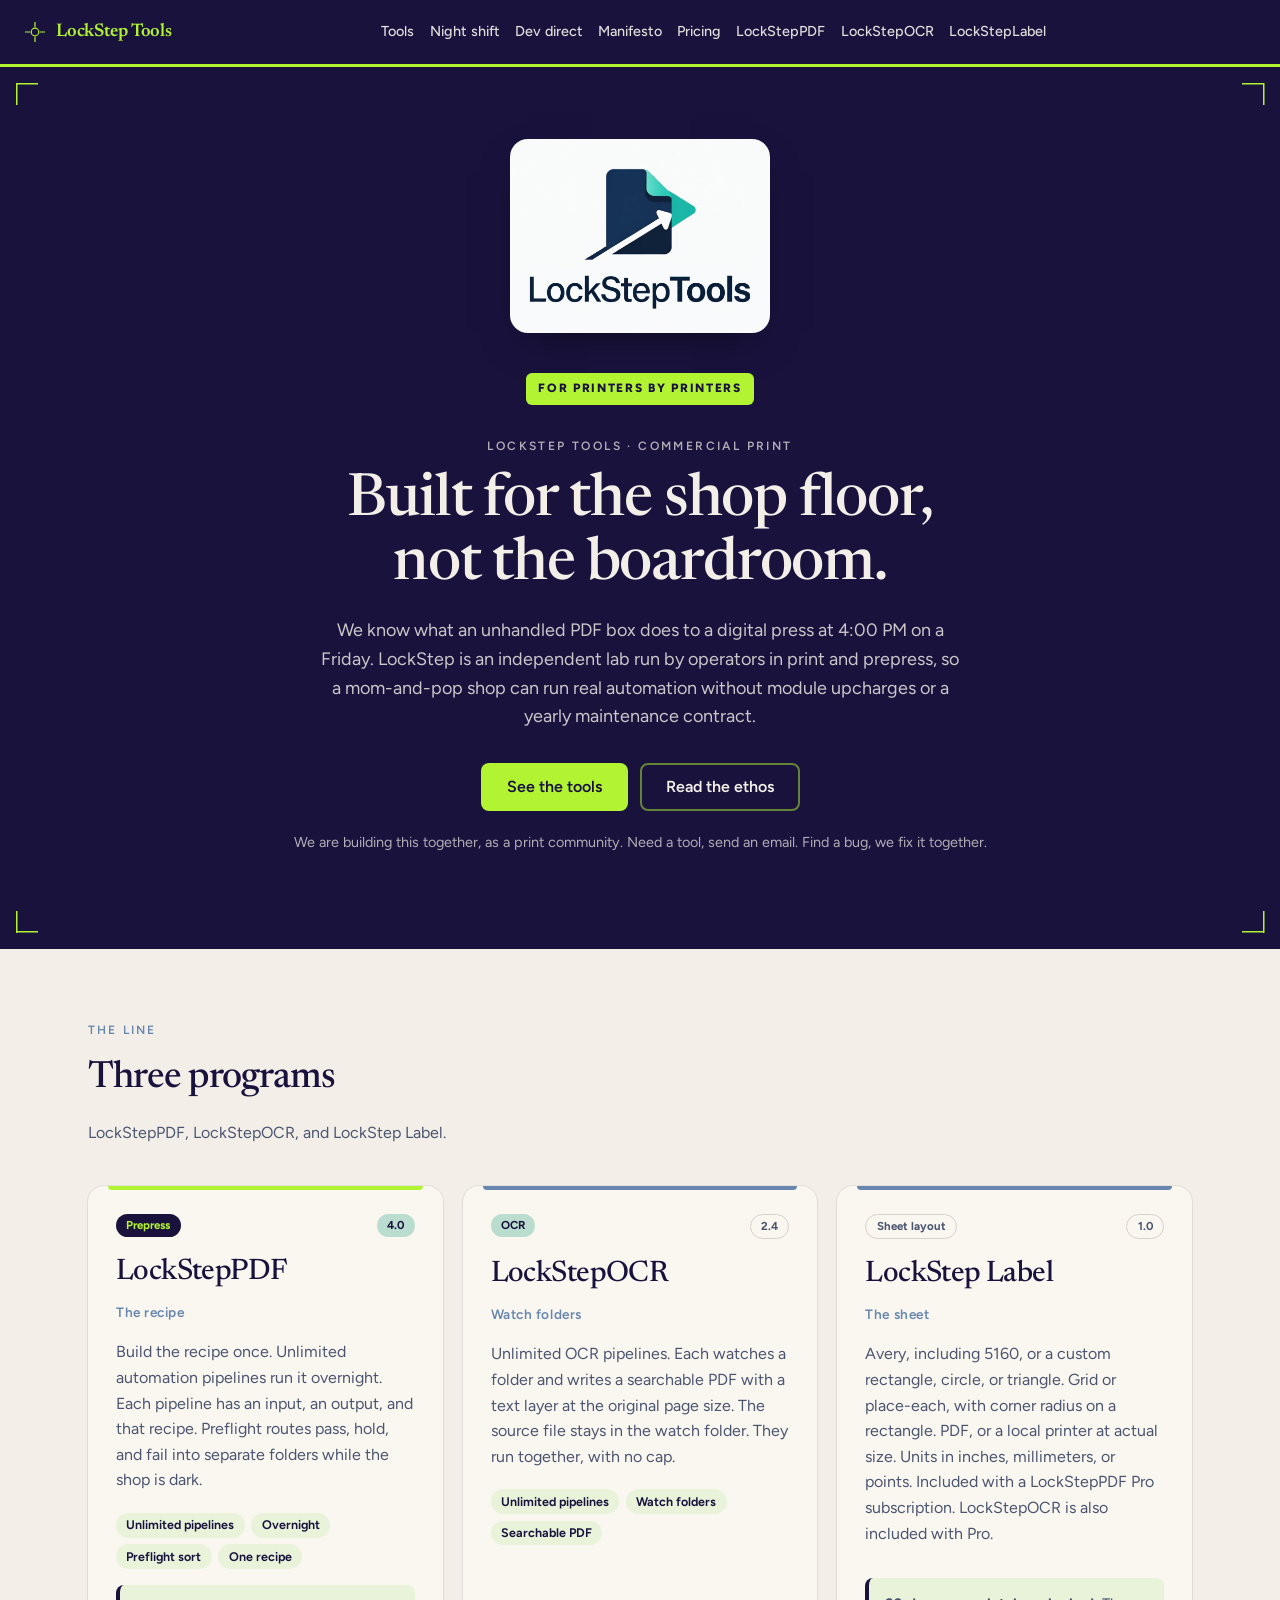
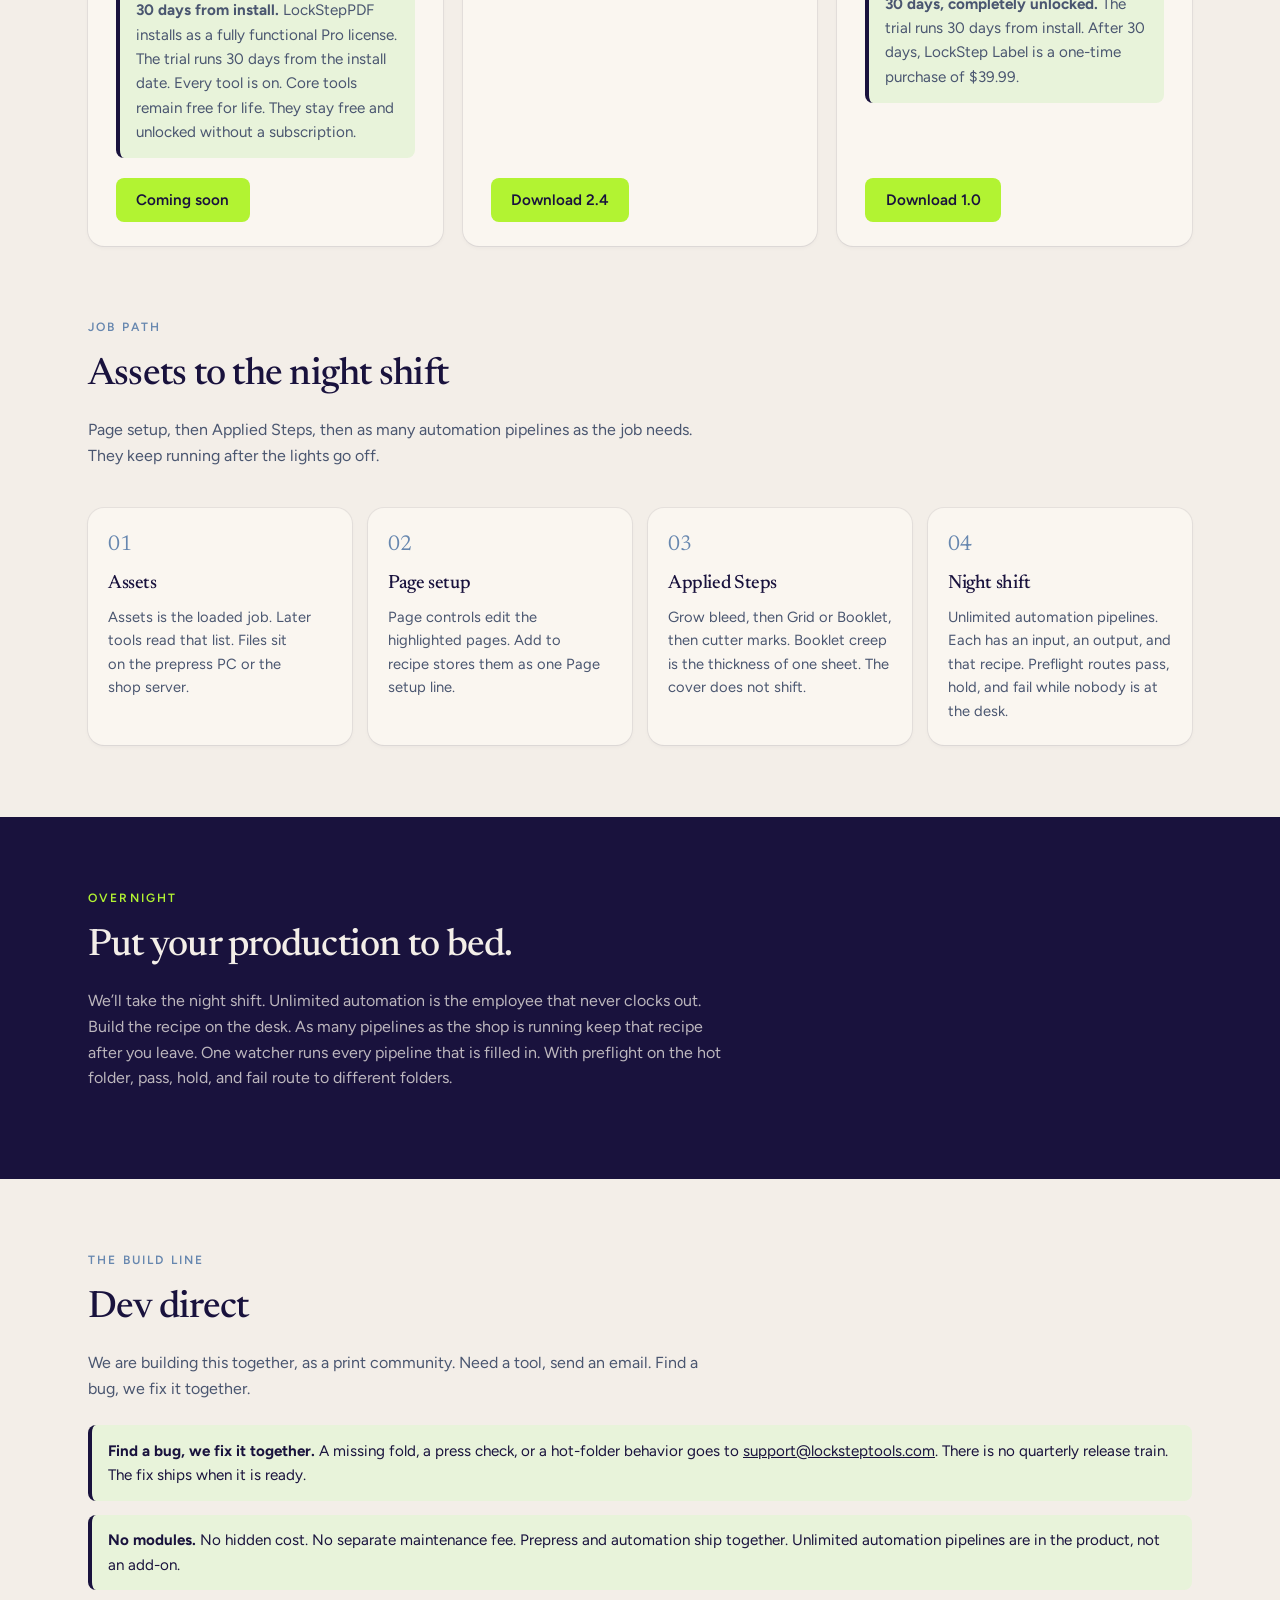
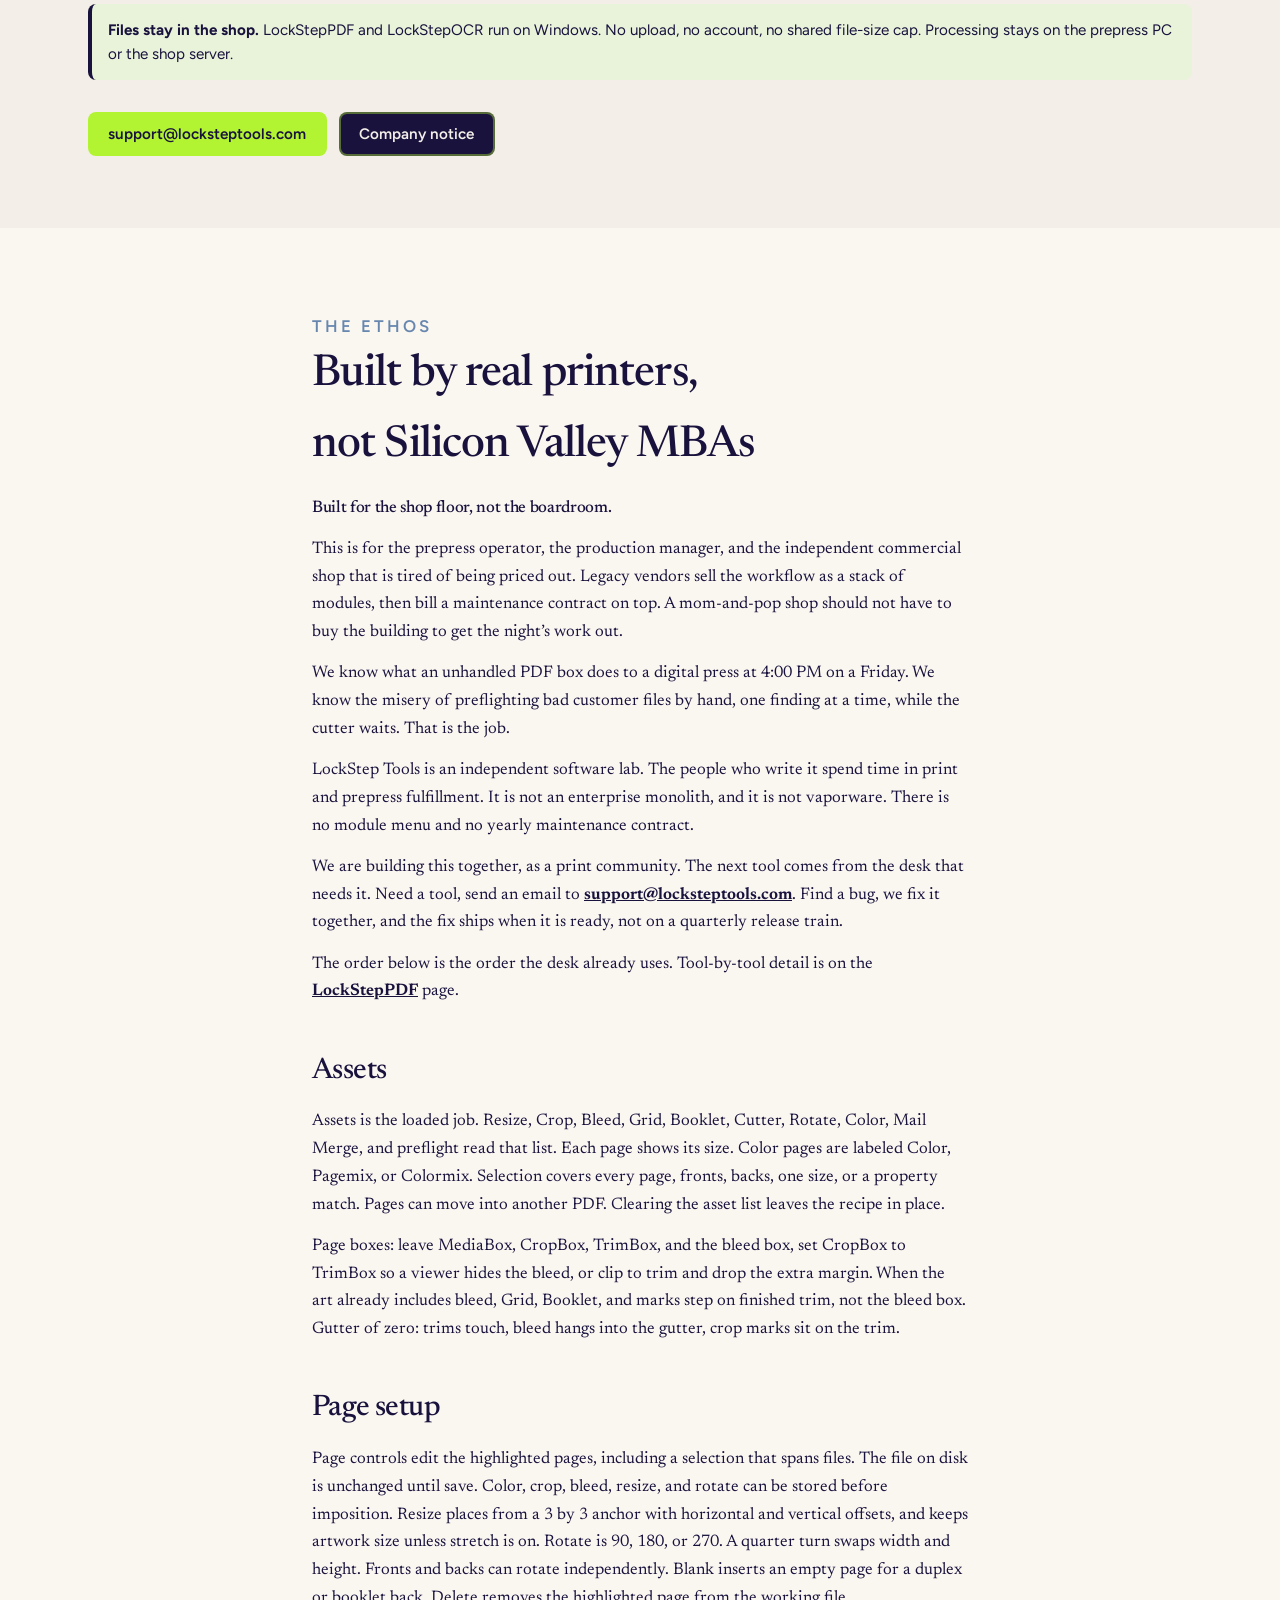
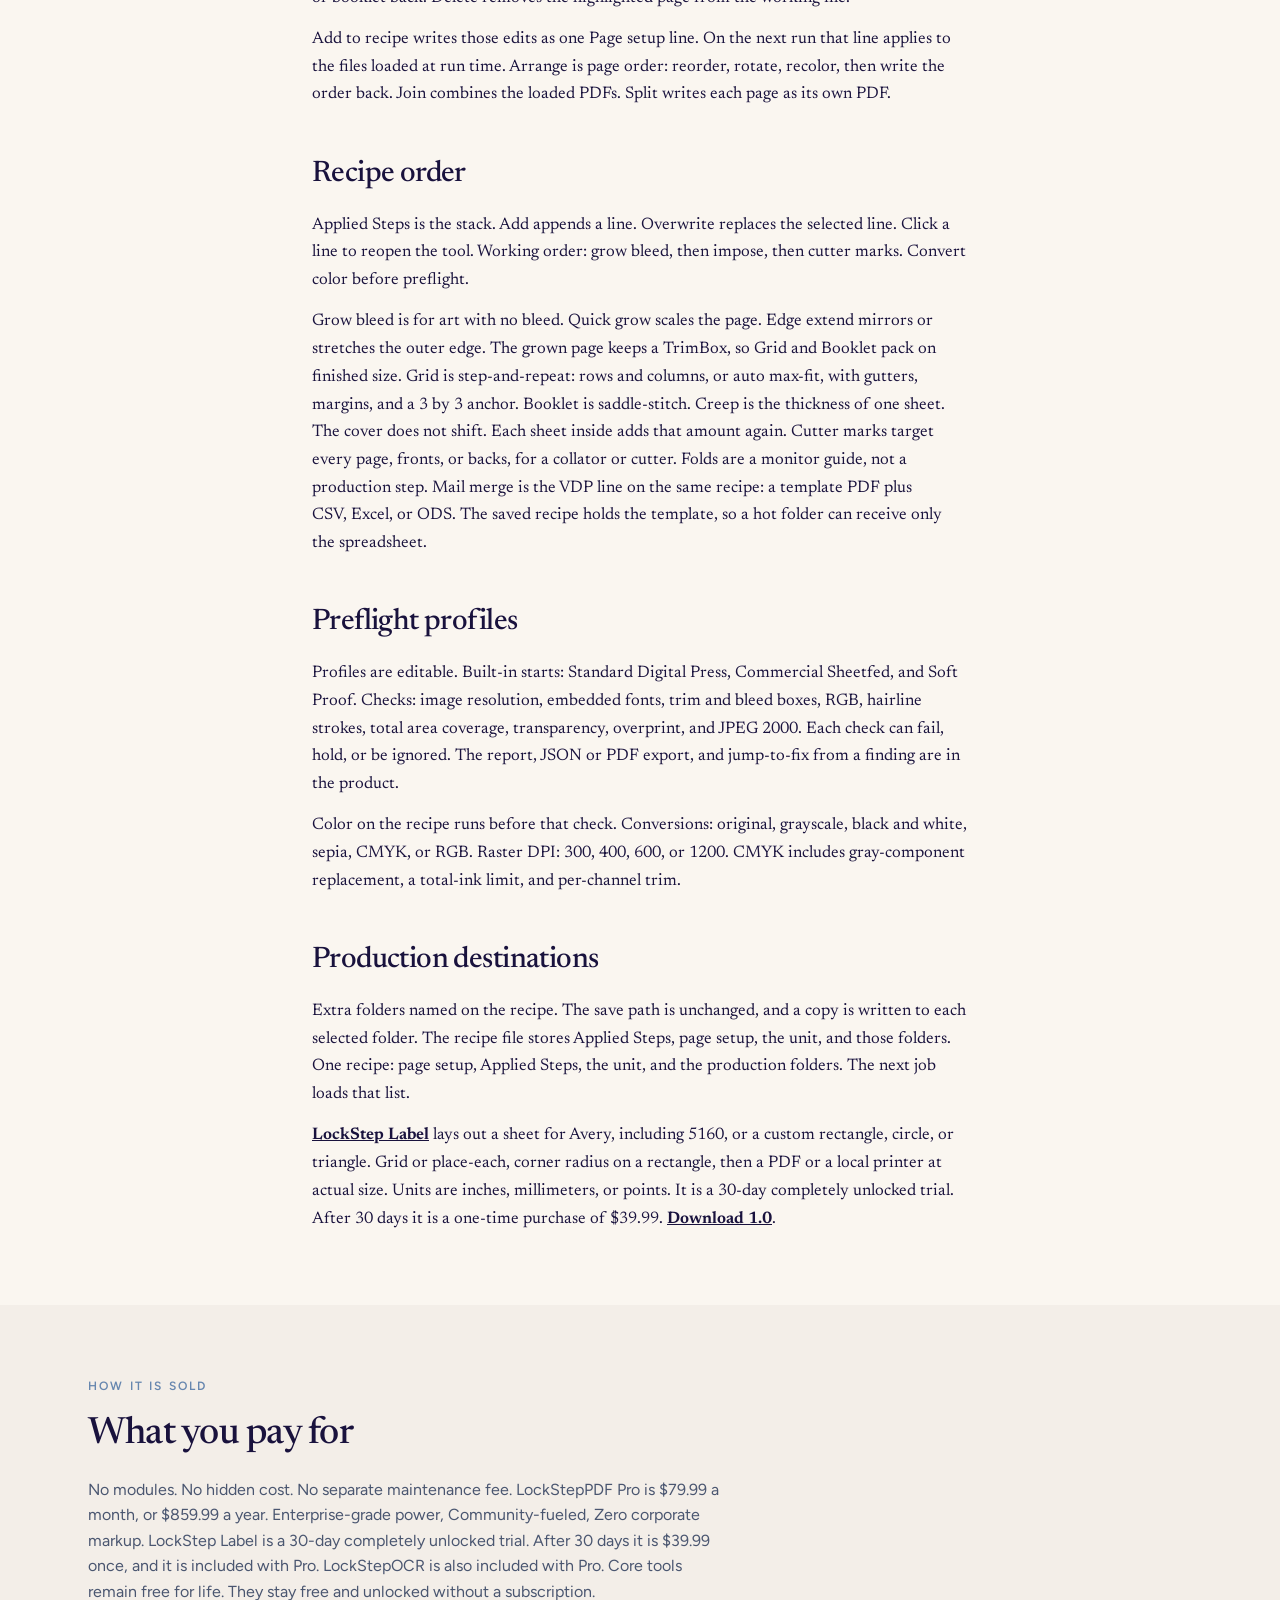
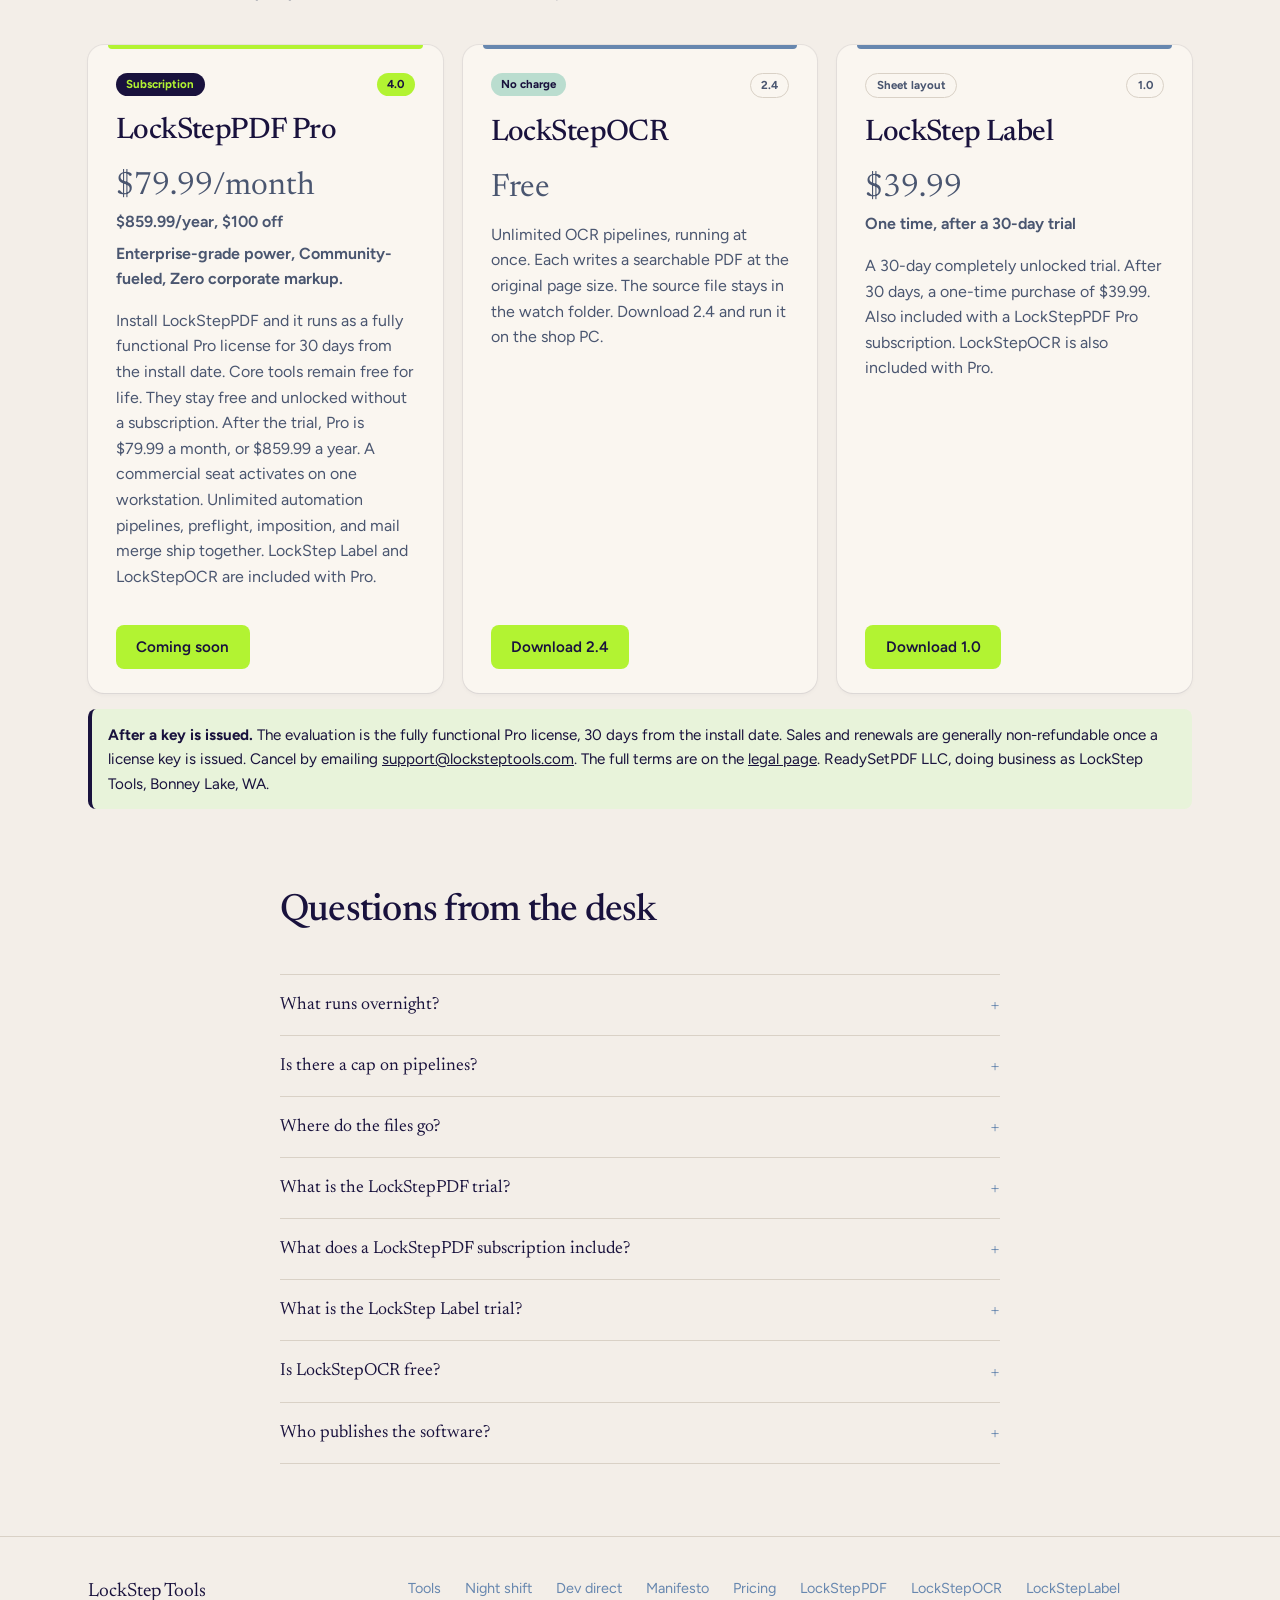
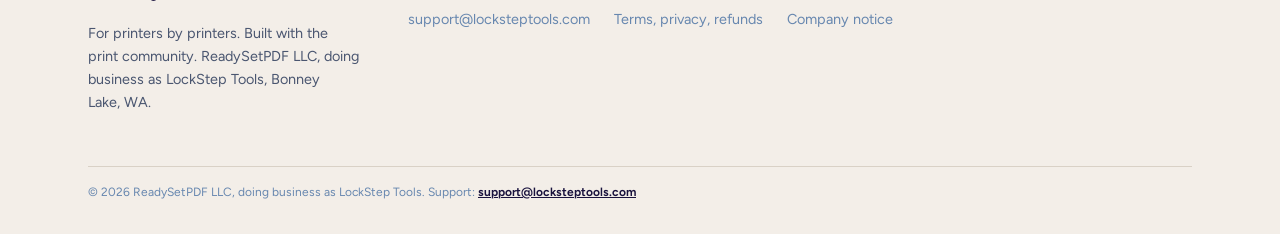
==== index.html @ b6f11dc0 "11.3.26A" ====
<!DOCTYPE html>
<html lang="en">
<head>
    <meta charset="UTF-8">
    <meta name="viewport" content="width=device-width, initial-scale=1.0">
    <title>LockStep Tools — Software for the Print Industry</title>
    <meta name="description" content="Built for the shop floor, not the boardroom. A print community building prepress software together. Need a tool, send an email. Find a bug, we fix it together.">
    <meta name="keywords" content="print industry software, prepress software, commercial print tools, LockStep Tools, LockStepPDF, LockStepOCR, imposition software, OCR for print shops">
    <meta name="author" content="LockStep Tools">
    <meta name="robots" content="index, follow, max-image-preview:large">
    <meta name="theme-color" content="#19123D">
    <meta name="google-site-verification" content="7j_TEK6WKBoPwYGm_FcRZWtwU9vM__-nwWVwKI1yAdY">
    <link rel="canonical" href="https://locksteptools.com/">
    <link rel="icon" type="image/svg+xml" href="favicon.svg">
    <link rel="preconnect" href="https://fonts.googleapis.com">
    <link rel="preconnect" href="https://fonts.gstatic.com" crossorigin>
    <link rel="stylesheet" href="https://fonts.googleapis.com/css2?family=Figtree:ital,wght@0,400;0,500;0,600;0,700;1,400&family=Newsreader:opsz,wght@6..72,400;6..72,500;6..72,600&display=swap">
    <link rel="stylesheet" href="assets/css/style.css">
    <meta property="og:title" content="LockStep Tools — Software for the Print Industry">
    <meta property="og:description" content="Built for the shop floor, with the print community. Need a tool, send an email. Find a bug, we fix it together.">
    <meta property="og:url" content="https://locksteptools.com/">
    <meta property="og:type" content="website">
    <meta property="og:site_name" content="LockStep Tools">
    <meta name="twitter:card" content="summary_large_image">
    <meta name="twitter:title" content="LockStep Tools — Software for the Print Industry">
    <meta name="twitter:description" content="Built for the shop floor, with the print community. Need a tool, send an email. Find a bug, we fix it together.">
    <script async src="https://www.googletagmanager.com/gtag/js?id=G-9R888JBBB0"></script>
    <script>
      window.dataLayer = window.dataLayer || [];
      function gtag(){dataLayer.push(arguments);}
      gtag('js', new Date());
      gtag('config', 'G-9R888JBBB0');
    </script>
    <script type="application/ld+json">
    {
      "@context": "https://schema.org",
      "@graph": [
        {
          "@type": "Organization",
          "@id": "https://locksteptools.com/#organization",
          "name": "LockStep Tools",
          "legalName": "ReadySetPDF LLC",
          "url": "https://locksteptools.com",
          "email": "support@locksteptools.com",
          "address": {
            "@type": "PostalAddress",
            "addressLocality": "Bonney Lake",
            "addressRegion": "WA",
            "addressCountry": "US"
          }
        },
        {
          "@type": "WebSite",
          "@id": "https://locksteptools.com/#website",
          "url": "https://locksteptools.com",
          "name": "LockStep Tools",
          "description": "Windows software for commercial print shops.",
          "publisher": { "@id": "https://locksteptools.com/#organization" },
          "inLanguage": "en-US"
        }
      ]
    }
    </script>
</head>
<body>
<a class="skip" href="#tools">Skip to content</a>

<header class="site-header">
    <div class="inner">
        <a class="brand" href="./">
            <svg width="22" height="22" viewBox="0 0 32 32" aria-hidden="true">
                <circle cx="16" cy="16" r="5.5" fill="none" stroke="currentColor" stroke-width="1.75"/>
                <path d="M16 1.5v7.5M16 23v7.5M1.5 16h7.5M23 16h7.5" stroke="currentColor" stroke-width="1.75"/>
            </svg>
            LockStep Tools
        </a>
        <nav class="nav-links" aria-label="Primary">
            <a href="#tools">Tools</a>
            <a href="#night-shift">Night shift</a>
            <a href="#dev-direct">Dev direct</a>
            <a href="#manifesto">Manifesto</a>
            <a href="#pricing">Pricing</a>
            <a href="pdf/">LockStepPDF</a>
            <a href="ocr/">LockStepOCR</a>
            <a href="label/">LockStepLabel</a>
        </nav>
        <div>
            <button class="menu-btn" type="button" aria-label="Open menu" aria-expanded="false" onclick="openDrawer()">
                <svg width="20" height="20" viewBox="0 0 24 24" fill="none" stroke="currentColor" stroke-width="2"><path d="M4 6h16M4 12h16M4 18h16"/></svg>
            </button>
        </div>
    </div>
</header>

<div class="drawer" id="drawer">
    <div class="drawer-bg" onclick="closeDrawer()"></div>
    <div class="drawer-panel">
        <h2>LockStep Tools</h2>
        <nav aria-label="Mobile">
            <a href="#tools" onclick="closeDrawer()">Tools</a>
            <a href="#night-shift" onclick="closeDrawer()">Night shift</a>
            <a href="#dev-direct" onclick="closeDrawer()">Dev direct</a>
            <a href="#manifesto" onclick="closeDrawer()">Manifesto</a>
            <a href="#pricing" onclick="closeDrawer()">Pricing</a>
            <a href="pdf/" onclick="closeDrawer()">LockStepPDF</a>
            <a href="ocr/" onclick="closeDrawer()">LockStepOCR</a>
            <a href="label/" onclick="closeDrawer()">LockStepLabel</a>
        </nav>
    </div>
</div>

<main id="top">
    <section class="hero">
        <div class="crop-frame">
            <div class="hero-inner">
                <div class="brand-lockup">
                    <img src="assets/img/locksteptools-logo.jpg" alt="LockStep Tools" width="260">
                </div>
                <p class="hook">For printers by printers</p>
                <p class="eyebrow" style="margin-top:1.25rem;">LockStep Tools · commercial print</p>
                <h1>Built for the shop floor, not the boardroom.</h1>
                <p class="lede">We know what an unhandled PDF box does to a digital press at 4:00 PM on a Friday. LockStep is an independent lab run by operators in print and prepress, so a mom-and-pop shop can run real automation without module upcharges or a yearly maintenance contract.</p>
                <div class="cta-row">
                    <a class="btn btn-lime btn-lg" href="#tools">See the tools</a>
                    <a class="btn btn-inverse btn-lg" href="#manifesto">Read the ethos</a>
                </div>
                <p class="meta-line">We are building this together, as a print community. Need a tool, send an email. Find a bug, we fix it together.</p>
            </div>
        </div>
    </section>

    <section class="section" id="tools">
        <div class="wrap">
            <p class="kicker">The line</p>
            <h2>Three programs</h2>
            <p class="sub">LockStepPDF, LockStepOCR, and LockStep Label.</p>
            <div class="suite">
                <article class="ticket">
                    <div class="row-between">
                        <span class="badge badge-navy">Prepress</span>
                        <span class="badge">4.0</span>
                    </div>
                    <h3>LockStepPDF</h3>
                    <p class="role">The recipe</p>
                    <p>Build the recipe once. Unlimited automation pipelines run it overnight. Each pipeline has an input, an output, and that recipe. Preflight routes pass, hold, and fail into separate folders while the shop is dark.</p>
                    <ul aria-label="What LockStepPDF is built to do">
                        <li>Unlimited pipelines</li>
                        <li>Overnight</li>
                        <li>Preflight sort</li>
                        <li>One recipe</li>
                    </ul>
                    <p class="dev-note"><strong>30 days from install.</strong> LockStepPDF installs as a fully functional Pro license. The trial runs 30 days from the install date. Every tool is on. Core tools remain free for life. They stay free and unlocked without a subscription.</p>
                    <div class="cta-row">
                        <button type="button" class="btn btn-lime" disabled aria-disabled="true">Coming soon</button>
                    </div>
                </article>
                <article class="ticket secondary">
                    <div class="row-between">
                        <span class="badge">OCR</span>
                        <span class="badge badge-outline">2.4</span>
                    </div>
                    <h3>LockStepOCR</h3>
                    <p class="role">Watch folders</p>
                    <p>Unlimited OCR pipelines. Each watches a folder and writes a searchable PDF with a text layer at the original page size. The source file stays in the watch folder. They run together, with no cap.</p>
                    <ul aria-label="LockStepOCR at a glance">
                        <li>Unlimited pipelines</li>
                        <li>Watch folders</li>
                        <li>Searchable PDF</li>
                    </ul>
                    <div class="cta-row">
                        <a class="btn btn-lime" href="https://github.com/pacnwtexan2112/ReadySetOCR/releases/download/LockStepOCR/LockStepOCR-Setup-2.4.0.exe">Download 2.4</a>
                    </div>
                </article>
                <article class="ticket secondary">
                    <div class="row-between">
                        <span class="badge badge-outline">Sheet layout</span>
                        <span class="badge badge-outline">1.0</span>
                    </div>
                    <h3>LockStep Label</h3>
                    <p class="role">The sheet</p>
                    <p>Avery, including 5160, or a custom rectangle, circle, or triangle. Grid or place-each, with corner radius on a rectangle. PDF, or a local printer at actual size. Units in inches, millimeters, or points. Included with a LockStepPDF Pro subscription. LockStepOCR is also included with Pro.</p>
                    <p class="dev-note"><strong>30 days, completely unlocked.</strong> The trial runs 30 days from install. After 30 days, LockStep Label is a one-time purchase of $39.99.</p>
                    <div class="cta-row">
                        <a class="btn btn-lime" href="https://github.com/pacnwtexan2112/LockStepLabel/releases/download/v1.0.0/LockStepLabel.exe">Download 1.0</a>
                    </div>
                </article>
            </div>
        </div>
    </section>

    <section class="section section-tight" id="night-shift">
        <div class="wrap">
            <p class="kicker">Job path</p>
            <h2>Assets to the night shift</h2>
            <p class="sub">Page setup, then Applied Steps, then as many automation pipelines as the job needs. They keep running after the lights go off.</p>
            <ol class="flow">
                <li>
                    <h3>Assets</h3>
                    <p>Assets is the loaded job. Later tools read that list. Files sit on the prepress PC or the shop server.</p>
                </li>
                <li>
                    <h3>Page setup</h3>
                    <p>Page controls edit the highlighted pages. Add to recipe stores them as one Page setup line.</p>
                </li>
                <li>
                    <h3>Applied Steps</h3>
                    <p>Grow bleed, then Grid or Booklet, then cutter marks. Booklet creep is the thickness of one sheet. The cover does not shift.</p>
                </li>
                <li>
                    <h3>Night shift</h3>
                    <p>Unlimited automation pipelines. Each has an input, an output, and that recipe. Preflight routes pass, hold, and fail while nobody is at the desk.</p>
                </li>
            </ol>
        </div>
    </section>

    <section class="band section">
        <div class="wrap">
            <p class="kicker">Overnight</p>
            <h2>Put your production to bed.</h2>
            <p class="sub">We’ll take the night shift. Unlimited automation is the employee that never clocks out. Build the recipe on the desk. As many pipelines as the shop is running keep that recipe after you leave. One watcher runs every pipeline that is filled in. With preflight on the hot folder, pass, hold, and fail route to different folders.</p>
        </div>
    </section>

    <section class="section" id="dev-direct">
        <div class="wrap">
            <p class="kicker">The build line</p>
            <h2>Dev direct</h2>
            <p class="sub">We are building this together, as a print community. Need a tool, send an email. Find a bug, we fix it together.</p>
            <div class="note-stack">
                <p class="dev-note"><strong>Find a bug, we fix it together.</strong> A missing fold, a press check, or a hot-folder behavior goes to <a href="mailto:support@locksteptools.com">support@locksteptools.com</a>. There is no quarterly release train. The fix ships when it is ready.</p>
                <p class="dev-note"><strong>No modules.</strong> No hidden cost. No separate maintenance fee. Prepress and automation ship together. Unlimited automation pipelines are in the product, not an add-on.</p>
                <p class="dev-note"><strong>Files stay in the shop.</strong> LockStepPDF and LockStepOCR run on Windows. No upload, no account, no shared file-size cap. Processing stays on the prepress PC or the shop server.</p>
            </div>
            <div class="cta-row" style="justify-content:flex-start;">
                <a class="btn btn-lime" href="mailto:support@locksteptools.com">support@locksteptools.com</a>
                <button class="btn btn-navy" type="button" onclick="openModal('company-modal')">Company notice</button>
            </div>
        </div>
    </section>

    <section class="section reading" id="manifesto">
        <div class="wrap reading-wrap">
            <p class="kicker">The ethos</p>
            <h2>Built by real printers, not Silicon Valley MBAs</h2>
            <p class="manifesto-lead">Built for the shop floor, not the boardroom.</p>
            <p>This is for the prepress operator, the production manager, and the independent commercial shop that is tired of being priced out. Legacy vendors sell the workflow as a stack of modules, then bill a maintenance contract on top. A mom-and-pop shop should not have to buy the building to get the night’s work out.</p>
            <p>We know what an unhandled PDF box does to a digital press at 4:00 PM on a Friday. We know the misery of preflighting bad customer files by hand, one finding at a time, while the cutter waits. That is the job.</p>
            <p>LockStep Tools is an independent software lab. The people who write it spend time in print and prepress fulfillment. It is not an enterprise monolith, and it is not vaporware. There is no module menu and no yearly maintenance contract.</p>
            <p>We are building this together, as a print community. The next tool comes from the desk that needs it. Need a tool, send an email to <a href="mailto:support@locksteptools.com">support@locksteptools.com</a>. Find a bug, we fix it together, and the fix ships when it is ready, not on a quarterly release train.</p>
            <p>The order below is the order the desk already uses. Tool-by-tool detail is on the <a href="pdf/#desk">LockStepPDF</a> page.</p>

            <h3>Assets</h3>
            <p>Assets is the loaded job. Resize, Crop, Bleed, Grid, Booklet, Cutter, Rotate, Color, Mail Merge, and preflight read that list. Each page shows its size. Color pages are labeled Color, Pagemix, or Colormix. Selection covers every page, fronts, backs, one size, or a property match. Pages can move into another PDF. Clearing the asset list leaves the recipe in place.</p>
            <p>Page boxes: leave MediaBox, CropBox, TrimBox, and the bleed box, set CropBox to TrimBox so a viewer hides the bleed, or clip to trim and drop the extra margin. When the art already includes bleed, Grid, Booklet, and marks step on finished trim, not the bleed box. Gutter of zero: trims touch, bleed hangs into the gutter, crop marks sit on the trim.</p>

            <h3>Page setup</h3>
            <p>Page controls edit the highlighted pages, including a selection that spans files. The file on disk is unchanged until save. Color, crop, bleed, resize, and rotate can be stored before imposition. Resize places from a 3 by 3 anchor with horizontal and vertical offsets, and keeps artwork size unless stretch is on. Rotate is 90, 180, or 270. A quarter turn swaps width and height. Fronts and backs can rotate independently. Blank inserts an empty page for a duplex or booklet back. Delete removes the highlighted page from the working file.</p>
            <p>Add to recipe writes those edits as one Page setup line. On the next run that line applies to the files loaded at run time. Arrange is page order: reorder, rotate, recolor, then write the order back. Join combines the loaded PDFs. Split writes each page as its own PDF.</p>

            <h3>Recipe order</h3>
            <p>Applied Steps is the stack. Add appends a line. Overwrite replaces the selected line. Click a line to reopen the tool. Working order: grow bleed, then impose, then cutter marks. Convert color before preflight.</p>
            <p>Grow bleed is for art with no bleed. Quick grow scales the page. Edge extend mirrors or stretches the outer edge. The grown page keeps a TrimBox, so Grid and Booklet pack on finished size. Grid is step-and-repeat: rows and columns, or auto max-fit, with gutters, margins, and a 3 by 3 anchor. Booklet is saddle-stitch. Creep is the thickness of one sheet. The cover does not shift. Each sheet inside adds that amount again. Cutter marks target every page, fronts, or backs, for a collator or cutter. Folds are a monitor guide, not a production step. Mail merge is the VDP line on the same recipe: a template PDF plus CSV, Excel, or ODS. The saved recipe holds the template, so a hot folder can receive only the spreadsheet.</p>

            <h3>Preflight profiles</h3>
            <p>Profiles are editable. Built-in starts: Standard Digital Press, Commercial Sheetfed, and Soft Proof. Checks: image resolution, embedded fonts, trim and bleed boxes, RGB, hairline strokes, total area coverage, transparency, overprint, and JPEG 2000. Each check can fail, hold, or be ignored. The report, JSON or PDF export, and jump-to-fix from a finding are in the product.</p>
            <p>Color on the recipe runs before that check. Conversions: original, grayscale, black and white, sepia, CMYK, or RGB. Raster DPI: 300, 400, 600, or 1200. CMYK includes gray-component replacement, a total-ink limit, and per-channel trim.</p>

            <h3>Production destinations</h3>
            <p>Extra folders named on the recipe. The save path is unchanged, and a copy is written to each selected folder. The recipe file stores Applied Steps, page setup, the unit, and those folders. One recipe: page setup, Applied Steps, the unit, and the production folders. The next job loads that list.</p>
            <p><a href="label/">LockStep Label</a> lays out a sheet for Avery, including 5160, or a custom rectangle, circle, or triangle. Grid or place-each, corner radius on a rectangle, then a PDF or a local printer at actual size. Units are inches, millimeters, or points. It is a 30-day completely unlocked trial. After 30 days it is a one-time purchase of $39.99. <a href="https://github.com/pacnwtexan2112/LockStepLabel/releases/download/v1.0.0/LockStepLabel.exe">Download 1.0</a>.</p>
        </div>
    </section>

    <section class="section" id="pricing">
        <div class="wrap">
            <p class="kicker">How it is sold</p>
            <h2>What you pay for</h2>
            <p class="sub">No modules. No hidden cost. No separate maintenance fee. LockStepPDF Pro is $79.99 a month, or $859.99 a year. Enterprise-grade power, Community-fueled, Zero corporate markup. LockStep Label is a 30-day completely unlocked trial. After 30 days it is $39.99 once, and it is included with Pro. LockStepOCR is also included with Pro. Core tools remain free for life. They stay free and unlocked without a subscription.</p>
            <div class="suite">
                <article class="ticket">
                    <div class="row-between">
                        <span class="badge badge-navy">Subscription</span>
                        <span class="badge badge-lime">4.0</span>
                    </div>
                    <h3>LockStepPDF Pro</h3>
                    <p class="price-tag">$79.99/month</p>
                    <p class="price-alt">$859.99/year, $100 off</p>
                    <p class="price-alt">Enterprise-grade power, Community-fueled, Zero corporate markup.</p>
                    <p>Install LockStepPDF and it runs as a fully functional Pro license for 30 days from the install date. Core tools remain free for life. They stay free and unlocked without a subscription. After the trial, Pro is $79.99 a month, or $859.99 a year. A commercial seat activates on one workstation. Unlimited automation pipelines, preflight, imposition, and mail merge ship together. LockStep Label and LockStepOCR are included with Pro.</p>
                    <div class="cta-row">
                        <button type="button" class="btn btn-lime" disabled aria-disabled="true">Coming soon</button>
                    </div>
                </article>
                <article class="ticket secondary">
                    <div class="row-between">
                        <span class="badge">No charge</span>
                        <span class="badge badge-outline">2.4</span>
                    </div>
                    <h3>LockStepOCR</h3>
                    <p class="price-tag">Free</p>
                    <p>Unlimited OCR pipelines, running at once. Each writes a searchable PDF at the original page size. The source file stays in the watch folder. Download 2.4 and run it on the shop PC.</p>
                    <div class="cta-row">
                        <a class="btn btn-lime" href="https://github.com/pacnwtexan2112/ReadySetOCR/releases/download/LockStepOCR/LockStepOCR-Setup-2.4.0.exe">Download 2.4</a>
                    </div>
                </article>
                <article class="ticket secondary">
                    <div class="row-between">
                        <span class="badge badge-outline">Sheet layout</span>
                        <span class="badge badge-outline">1.0</span>
                    </div>
                    <h3>LockStep Label</h3>
                    <p class="price-tag">$39.99</p>
                    <p class="price-alt">One time, after a 30-day trial</p>
                    <p>A 30-day completely unlocked trial. After 30 days, a one-time purchase of $39.99. Also included with a LockStepPDF Pro subscription. LockStepOCR is also included with Pro.</p>
                    <div class="cta-row">
                        <a class="btn btn-lime" href="https://github.com/pacnwtexan2112/LockStepLabel/releases/download/v1.0.0/LockStepLabel.exe">Download 1.0</a>
                    </div>
                </article>
            </div>
            <p class="dev-note"><strong>After a key is issued.</strong> The evaluation is the fully functional Pro license, 30 days from the install date. Sales and renewals are generally non-refundable once a license key is issued. Cancel by emailing <a href="mailto:support@locksteptools.com">support@locksteptools.com</a>. The full terms are on the <a href="legal/">legal page</a>. ReadySetPDF LLC, doing business as LockStep Tools, Bonney Lake, WA.</p>
        </div>
    </section>

    <section class="section" id="faq" style="padding-top:0;">
        <div class="wrap" style="max-width:768px;">
            <h2>Questions from the desk</h2>
            <div class="faq-list">
                <details>
                    <summary>What runs overnight?</summary>
                    <p>Unlimited automation pipelines. Each has an input, an output, and a saved recipe. One watcher runs every pipeline that is filled in. Preflight can route pass, hold, and fail to different folders after the shift ends.</p>
                </details>
                <details>
                    <summary>Is there a cap on pipelines?</summary>
                    <p>No. LockStepPDF runs unlimited automation pipelines at the same time. LockStepOCR runs unlimited OCR pipelines the same way. They are not sold as modules.</p>
                </details>
                <details>
                    <summary>Where do the files go?</summary>
                    <p>Onto the prepress PC or the shop server. LockStepPDF and LockStepOCR do not upload the job. There is no account and no shared file-size cap.</p>
                </details>
                <details>
                    <summary>What is the LockStepPDF trial?</summary>
                    <p>LockStepPDF installs as a fully functional Pro license. It runs for 30 days from the install date. Every tool is on: prepress, preflight, and unlimited automation pipelines. A commercial seat is one workstation. Core tools remain free for life. They stay free and unlocked without a subscription.</p>
                </details>
                <details>
                    <summary>What does a LockStepPDF subscription include?</summary>
                    <p>LockStepPDF Pro is $79.99 a month, or $859.99 a year ($100 off). Enterprise-grade power, Community-fueled, Zero corporate markup. The prepress recipe and unlimited automation pipelines ship together. LockStep Label and LockStepOCR are included with Pro. On its own, LockStep Label is a 30-day completely unlocked trial. After 30 days it is a one-time purchase of $39.99. Core tools remain free for life. They stay free and unlocked without a subscription. Email support@locksteptools.com.</p>
                </details>
                <details>
                    <summary>What is the LockStep Label trial?</summary>
                    <p>LockStep Label 1.0 is a 30-day completely unlocked trial. After 30 days it is available for a one-time purchase of $39.99. It is also included with a LockStepPDF Pro subscription. <a href="https://github.com/pacnwtexan2112/LockStepLabel/releases/download/v1.0.0/LockStepLabel.exe">Download 1.0</a>.</p>
                </details>
                <details>
                    <summary>Is LockStepOCR free?</summary>
                    <p>Yes. Version 2.4 is a free download, with unlimited OCR pipelines. Each pipeline writes a searchable PDF at the original page size and leaves the source file in the watch folder.</p>
                </details>
                <details>
                    <summary>Who publishes the software?</summary>
                    <p>ReadySetPDF LLC, doing business as LockStep Tools, Bonney Lake, WA. Support goes to support@locksteptools.com. Terms, privacy, and refunds are on the legal page.</p>
                </details>
            </div>
        </div>
    </section>
</main>

<footer>
    <div class="wrap">
        <div class="foot-top">
            <div>
                <p style="font-family:var(--font-display);font-size:1.2rem;margin:0;">LockStep Tools</p>
                <p style="color:var(--muted);font-size:0.9rem;max-width:28rem;margin-bottom:0;">For printers by printers. Built with the print community. ReadySetPDF LLC, doing business as LockStep Tools, Bonney Lake, WA.</p>
            </div>
            <nav class="foot-nav" aria-label="Footer">
                <a href="#tools">Tools</a>
                <a href="#night-shift">Night shift</a>
                <a href="#dev-direct">Dev direct</a>
                <a href="#manifesto">Manifesto</a>
                <a href="#pricing">Pricing</a>
                <a href="pdf/">LockStepPDF</a>
                <a href="ocr/">LockStepOCR</a>
                <a href="label/">LockStepLabel</a>
                <a href="mailto:support@locksteptools.com">support@locksteptools.com</a>
                <a href="legal/">Terms, privacy, refunds</a>
                <button type="button" onclick="openModal('company-modal')">Company notice</button>
            </nav>
        </div>
        <p class="foot-copy">© 2026 ReadySetPDF LLC, doing business as LockStep Tools. Support: <a href="mailto:support@locksteptools.com">support@locksteptools.com</a></p>
    </div>
</footer>

<div class="modal" id="company-modal" role="dialog" aria-modal="true" aria-labelledby="company-title">
    <div class="modal-content">
        <div class="modal-header">
            <h3 id="company-title">ReadySetPDF LLC, doing business as LockStep Tools</h3>
            <button class="close" type="button" aria-label="Close" onclick="closeModal('company-modal')">&times;</button>
        </div>
        <div class="tab-panel active">
            <p>ReadySetPDF LLC, doing business as LockStep Tools, Bonney Lake, WA, United States.</p>
            <p>Support: <a href="mailto:support@locksteptools.com">support@locksteptools.com</a></p>
            <p>A commercial seat activates on one workstation. LockStepPDF installs as a fully functional Pro license for 30 days from the install date. Core tools remain free for life. They stay free and unlocked without a subscription. Processing stays on your hardware. Sales are generally non-refundable once a license key is issued.</p>
            <p><a href="legal/#terms">Terms</a> · <a href="legal/#privacy">Privacy</a> · <a href="legal/#refunds">Refunds</a></p>
        </div>
    </div>
</div>

<script src="assets/js/site.js"></script>
</body>
</html>
---- assets/css/style.css ----
/* LockStep Tools — shared theme
   Navy, lime, cream. Crop marks. Figtree + Newsreader. */

:root {
    --navy: #19123D;
    --navy-2: #241b52;
    --lime: #B2F332;
    --cream: #F3EEE8;
    --steel: #6787AF;
    --mint: #BADDCF;
    --pale: #E8F3DA;
    --paper: #FAF6F0;
    --muted: #4A5670;
    --border: #D9D1C6;
    --font-sans: "Figtree", ui-sans-serif, system-ui, sans-serif;
    --font-display: "Newsreader", "Iowan Old Style", Palatino, Georgia, serif;
    --shadow: 0 0 0 1px rgb(25 18 61 / 0.06), 0 1px 2px -1px rgb(25 18 61 / 0.06), 0 2px 4px rgb(25 18 61 / 0.04);
    --shadow-hover: 0 0 0 1px rgb(25 18 61 / 0.1), 0 8px 24px -8px rgb(25 18 61 / 0.16);
    --ease: cubic-bezier(0.22, 1, 0.36, 1);
}

* { box-sizing: border-box; }

html {
    -webkit-font-smoothing: antialiased;
    scroll-behavior: smooth;
}

body {
    margin: 0;
    background: var(--cream);
    color: var(--navy);
    font-family: var(--font-sans);
    line-height: 1.6;
}

h1, h2, h3, h4 {
    font-family: var(--font-display);
    text-wrap: balance;
    font-weight: 500;
    letter-spacing: -0.02em;
}

p, li { text-wrap: pretty; }

a { color: inherit; }

img { max-width: 100%; height: auto; display: block; }

button, summary { font-family: inherit; cursor: pointer; }

:focus-visible {
    outline: 2px solid var(--lime);
    outline-offset: 3px;
}

.skip {
    position: absolute;
    left: -999px;
    top: 0;
}

.skip:focus {
    left: 1rem;
    top: 1rem;
    z-index: 80;
    background: var(--lime);
    color: var(--navy);
    padding: 0.5rem 0.75rem;
    border-radius: 6px;
    font-weight: 600;
}

.wrap {
    max-width: 1152px;
    margin: 0 auto;
    padding: 0 1.5rem;
}

.sr-only {
    position: absolute;
    width: 1px;
    height: 1px;
    padding: 0;
    margin: -1px;
    overflow: hidden;
    clip: rect(0, 0, 0, 0);
    white-space: nowrap;
    border: 0;
}

/* Header */

.site-header {
    position: sticky;
    top: 0;
    z-index: 40;
    background: var(--navy);
    color: var(--cream);
    border-bottom: 3px solid var(--lime);
}

.site-header .inner {
    max-width: 1280px;
    margin: 0 auto;
    height: 64px;
    padding: 0 1.5rem;
    display: flex;
    align-items: center;
    justify-content: space-between;
    gap: 1rem;
}

.brand {
    display: inline-flex;
    align-items: center;
    gap: 0.65rem;
    color: var(--lime);
    font-family: var(--font-display);
    font-size: 1.15rem;
    font-weight: 600;
    text-decoration: none;
    letter-spacing: -0.02em;
}

.brand svg { display: block; flex: 0 0 auto; }

.nav-links {
    display: flex;
    gap: 0.95rem;
    font-size: 0.9rem;
    font-weight: 500;
}

.nav-links a {
    color: rgba(243, 238, 232, 0.92);
    text-decoration: none;
    white-space: nowrap;
}

.nav-links a:hover,
.nav-links a[aria-current="page"] { color: var(--lime); }

.menu-btn {
    display: none;
    width: 44px;
    height: 44px;
    border-radius: 8px;
    border: 2px solid rgba(178, 243, 50, 0.5);
    background: transparent;
    color: var(--cream);
    align-items: center;
    justify-content: center;
}

.drawer { display: none; position: fixed; inset: 0; z-index: 50; }
.drawer.open { display: block; }
.drawer-bg { position: absolute; inset: 0; background: rgba(25, 18, 61, 0.7); }

.drawer-panel {
    position: absolute;
    top: 0;
    right: 0;
    bottom: 0;
    width: min(20rem, 88vw);
    background: var(--navy);
    color: var(--cream);
    padding: 1.5rem;
}

.drawer-panel h2 { color: var(--lime); margin: 0 0 1.5rem; }

.drawer-panel nav { display: flex; flex-direction: column; gap: 0.25rem; }

.drawer-panel a {
    color: var(--cream);
    text-decoration: none;
    padding: 0.75rem;
    border-radius: 8px;
}

.drawer-panel a:hover,
.drawer-panel a[aria-current="page"] {
    background: rgba(243, 238, 232, 0.08);
    color: var(--lime);
}

/* Buttons and badges */

.btn {
    display: inline-flex;
    align-items: center;
    justify-content: center;
    gap: 0.5rem;
    height: 44px;
    padding: 0 1.15rem;
    border-radius: 8px;
    font-weight: 600;
    font-size: 0.95rem;
    text-decoration: none;
    border: 2px solid transparent;
    transition: background 0.15s var(--ease), color 0.15s var(--ease), border-color 0.15s var(--ease), transform 0.15s var(--ease);
}

.btn:active { transform: scale(0.96); }
.btn-lime { background: var(--lime); color: var(--navy); }
.btn-lime:hover { filter: brightness(0.96); }
.btn-navy { background: var(--navy); color: var(--cream); border-color: rgba(178, 243, 50, 0.4); }
.btn-navy:hover { background: var(--navy-2); }
.btn-outline { background: transparent; color: var(--navy); border-color: var(--border); }
.btn-outline:hover { background: #E7E0D6; }
.btn-inverse { background: transparent; color: var(--cream); border-color: rgba(178, 243, 50, 0.5); }
.btn-inverse:hover { background: var(--lime); color: var(--navy); }
.btn-lg { height: 48px; padding: 0 1.5rem; font-size: 1rem; }
.btn-sm { height: 36px; padding: 0 0.9rem; font-size: 0.85rem; }
.btn-soon,
.btn-soon:hover,
.btn-soon:active {
    background: #C8C2B8;
    color: #5C564E;
    border-color: #C8C2B8;
    cursor: not-allowed;
    pointer-events: none;
    filter: none;
    transform: none;
}

button.btn {
    appearance: none;
    line-height: 1.2;
}

button.btn:disabled,
button.btn[aria-disabled="true"] {
    opacity: 1;
    cursor: not-allowed;
}

button.btn.btn-lime:disabled,
button.btn.btn-lime[aria-disabled="true"] {
    background: var(--lime);
    color: var(--navy);
    filter: none;
}

.badge {
    display: inline-flex;
    align-items: center;
    border-radius: 999px;
    padding: 0.15rem 0.65rem;
    font-size: 0.72rem;
    font-weight: 700;
    background: var(--mint);
    color: var(--navy);
    white-space: nowrap;
}

.badge-navy { background: var(--navy); color: var(--lime); }
.badge-outline { background: transparent; border: 1px solid var(--border); color: var(--muted); }
.badge-lime { background: var(--lime); color: var(--navy); }

/* Hero */

.hero { background: var(--navy); color: var(--cream); }

.crop-frame {
    padding: 4.5rem 1.5rem 5rem;
    background-image:
        linear-gradient(var(--lime), var(--lime)), linear-gradient(var(--lime), var(--lime)),
        linear-gradient(var(--lime), var(--lime)), linear-gradient(var(--lime), var(--lime)),
        linear-gradient(var(--lime), var(--lime)), linear-gradient(var(--lime), var(--lime)),
        linear-gradient(var(--lime), var(--lime)), linear-gradient(var(--lime), var(--lime));
    background-repeat: no-repeat;
    background-size: 22px 1.5px, 1.5px 22px, 22px 1.5px, 1.5px 22px, 22px 1.5px, 1.5px 22px, 22px 1.5px, 1.5px 22px;
    background-position:
        left 16px top 16px, left 16px top 16px,
        right 16px top 16px, right 16px top 16px,
        left 16px bottom 16px, left 16px bottom 16px,
        right 16px bottom 16px, right 16px bottom 16px;
}

.hero-inner { max-width: 820px; margin: 0 auto; text-align: center; }
.hero-inner.left { text-align: left; margin: 0; max-width: 40rem; }

.brand-lockup {
    display: flex;
    justify-content: center;
    margin: 0 auto 1.75rem;
}

.brand-lockup img {
    width: 260px;
    max-width: min(260px, 78vw);
    height: auto;
    background: #fff;
    border-radius: 18px;
    box-shadow: 0 16px 40px -18px rgb(0 0 0 / 0.55);
}

.hook {
    display: inline-block;
    background: var(--lime);
    color: var(--navy);
    padding: 0.4rem 0.8rem;
    border-radius: 6px;
    font-size: 0.75rem;
    font-weight: 800;
    letter-spacing: 0.14em;
    text-transform: uppercase;
}

.eyebrow {
    font-size: 0.75rem;
    font-weight: 600;
    letter-spacing: 0.2em;
    text-transform: uppercase;
    color: rgba(243, 238, 232, 0.7);
    margin: 0 0 0.75rem;
}

.hero h1 {
    font-size: clamp(2.15rem, 5vw, 3.7rem);
    line-height: 1.08;
    margin: 0.85rem 0 0;
    color: var(--cream);
}

.lede {
    font-size: 1.125rem;
    color: rgba(243, 238, 232, 0.82);
    max-width: 40rem;
    margin: 1.15rem auto 0;
}

.hero-inner.left .lede { margin-left: 0; }

.cta-row {
    display: flex;
    flex-wrap: wrap;
    justify-content: center;
    gap: 0.75rem;
    margin-top: 2rem;
}

.hero-inner.left .cta-row { justify-content: flex-start; }

.meta-line {
    margin-top: 1.25rem;
    font-size: 0.9rem;
    color: rgba(243, 238, 232, 0.7);
}

.meta-line a { color: var(--lime); font-weight: 600; text-decoration: none; }
.meta-line a:hover { text-decoration: underline; }

/* Sections */

.section { padding: 4.5rem 0; }
.section-tight { padding-top: 0; }

.kicker {
    font-size: 0.75rem;
    font-weight: 600;
    letter-spacing: 0.18em;
    text-transform: uppercase;
    color: var(--steel);
    margin: 0 0 0.5rem;
}

h2 { font-size: clamp(1.75rem, 3vw, 2.35rem); margin: 0; }

.sub { color: var(--muted); max-width: 40rem; margin-top: 0.75rem; }

.reading { background: var(--paper); }
.reading-wrap { max-width: 44rem; }
.reading h2 { font-size: clamp(2rem, 4vw, 2.75rem); }
.reading h3 {
    font-size: clamp(1.45rem, 2.4vw, 1.85rem);
    margin: 2.6rem 0 0;
}
.reading p { font-size: 1.05rem; margin: 0.85rem 0 0; }
.reading .sub { font-size: 1.08rem; max-width: none; color: var(--muted); }
.reading a { color: var(--navy); font-weight: 650; }

.grid-2 {
    display: grid;
    gap: 1.25rem;
    grid-template-columns: 1fr 1fr;
    margin-top: 2.5rem;
}

.grid-3 {
    display: grid;
    gap: 1.25rem;
    grid-template-columns: repeat(3, 1fr);
    margin-top: 2.5rem;
}

.card {
    background: var(--paper);
    border-radius: 16px;
    padding: 1.75rem;
    box-shadow: var(--shadow);
}

.card h3 { margin: 0.85rem 0 0; font-size: 1.35rem; }
.card p { color: var(--muted); font-size: 0.95rem; }
.card p:last-child { margin-bottom: 0; }

.row-between {
    display: flex;
    align-items: flex-start;
    justify-content: space-between;
    gap: 0.75rem;
}

.icon-box {
    width: 40px;
    height: 40px;
    border-radius: 8px;
    background: var(--pale);
    display: flex;
    align-items: center;
    justify-content: center;
    color: var(--navy);
    flex: 0 0 auto;
}

.icon-box svg { width: 20px; height: 20px; }

/* Company page */

.suite {
    display: grid;
    grid-template-columns: repeat(3, 1fr);
    gap: 1.25rem;
    margin-top: 2.5rem;
}

.ticket {
    background: var(--paper);
    border-radius: 16px;
    padding: 1.75rem 1.75rem 1.5rem;
    box-shadow: var(--shadow);
    display: flex;
    flex-direction: column;
    min-height: 100%;
    position: relative;
}

.ticket::before {
    content: "";
    position: absolute;
    left: 1.25rem;
    right: 1.25rem;
    top: 0;
    height: 4px;
    border-radius: 0 0 4px 4px;
    background: var(--lime);
}

.ticket.secondary::before { background: var(--steel); }
.ticket.pending::before { background: var(--border); }

.dev-note {
    margin: 1rem 0 0;
    padding: 0.85rem 1rem;
    background: var(--pale);
    border-left: 4px solid var(--navy);
    border-radius: 8px;
    color: var(--navy);
    font-size: 0.95rem;
}

.dev-note strong { font-weight: 700; }

.ticket h3 { margin: 0.75rem 0 0; font-size: 1.85rem; }

.ticket .role {
    margin: 0.35rem 0 0;
    color: var(--steel);
    font-size: 0.85rem;
    font-weight: 600;
    letter-spacing: 0.04em;
}

.ticket p { color: var(--muted); }

.ticket ul {
    margin: 0.25rem 0 0;
    padding: 0;
    list-style: none;
    display: flex;
    flex-wrap: wrap;
    gap: 0.4rem;
}

.ticket li {
    background: var(--pale);
    color: var(--navy);
    border-radius: 999px;
    padding: 0.15rem 0.65rem;
    font-size: 0.78rem;
    font-weight: 650;
}

.ticket .cta-row { margin-top: auto; padding-top: 1.25rem; justify-content: flex-start; }

.flow {
    list-style: none;
    padding: 0;
    margin: 2.5rem 0 0;
    display: grid;
    grid-template-columns: repeat(4, 1fr);
    gap: 1rem;
    counter-reset: step;
}

.flow li {
    background: var(--paper);
    border-radius: 16px;
    padding: 1.25rem 1.25rem 1.35rem;
    box-shadow: var(--shadow);
}

.flow li::before {
    counter-increment: step;
    content: counter(step, decimal-leading-zero);
    display: block;
    font-family: var(--font-display);
    font-size: 1.35rem;
    color: var(--steel);
    margin-bottom: 0.35rem;
}

.flow h3 { margin: 0; font-size: 1.2rem; }
.flow p { margin: 0.4rem 0 0; color: var(--muted); font-size: 0.92rem; }

.principles {
    display: grid;
    grid-template-columns: 1fr 1fr;
    gap: 1.25rem 2rem;
    margin-top: 2rem;
}

.principles h3 { margin: 0; font-size: 1.25rem; }
.principles p { margin: 0.35rem 0 0; color: var(--muted); }

.band {
    background: var(--navy);
    color: var(--cream);
}

.band h2 { color: var(--cream); }
.band .kicker { color: var(--lime); }
.band .sub { color: rgba(243, 238, 232, 0.75); }

.band-grid {
    display: grid;
    grid-template-columns: 1.2fr 0.8fr;
    gap: 2rem;
    align-items: end;
}

/* ROI, shots, FAQ, forms — product pages */

.roi {
    background: var(--pale);
    border-left: 4px solid var(--steel);
    border-radius: 16px;
    padding: 2rem;
}

.stats {
    display: grid;
    grid-template-columns: repeat(4, 1fr);
    gap: 1.5rem;
    margin-top: 2rem;
}

.stats dt { font-family: var(--font-display); font-size: 1.25rem; }
.stats dd { margin: 0.25rem 0 0; font-size: 0.9rem; color: var(--muted); }

.shots { background: var(--navy); color: var(--cream); padding: 4.5rem 0; }
.shots h2 { color: var(--lime); text-align: center; }
.shots .sub { margin: 0.75rem auto 0; text-align: center; color: rgba(243, 238, 232, 0.75); }
.shots figure { margin: 2.5rem 0 0; }
.shots img {
    width: 100%;
    border-radius: 10px;
    outline: 1px solid rgba(243, 238, 232, 0.15);
    outline-offset: -1px;
}
.shots figcaption {
    text-align: center;
    margin-top: 0.75rem;
    font-size: 0.9rem;
    color: rgba(243, 238, 232, 0.7);
}

.faq-list {
    margin-top: 2rem;
    border-top: 1px solid var(--border);
}

details { border-bottom: 1px solid var(--border); padding: 1rem 0; }

summary {
    list-style: none;
    font-family: var(--font-display);
    font-size: 1.1rem;
    display: flex;
    justify-content: space-between;
    gap: 1rem;
    align-items: center;
}

summary::-webkit-details-marker { display: none; }
summary::after { content: "+"; color: var(--steel); font-size: 1.25rem; line-height: 1; }
details[open] summary::after { content: "–"; }
details p { color: var(--muted); font-size: 0.95rem; margin: 0.75rem 0 0; }

.cta-box {
    background: var(--paper);
    border-radius: 16px;
    padding: 3rem 2rem;
    text-align: center;
    box-shadow: var(--shadow);
}

.cta-box .sub { margin-left: auto; margin-right: auto; }
.cta-box .cta-row { justify-content: center; }

.dl-form {
    display: flex;
    flex-wrap: wrap;
    justify-content: center;
    align-items: center;
    gap: 0.75rem;
    margin-top: 2rem;
}

.dl-form input[type="email"] {
    height: 48px;
    min-width: min(100%, 280px);
    flex: 1 1 220px;
    max-width: 360px;
    border-radius: 8px;
    border: 2px solid rgba(243, 238, 232, 0.35);
    background: rgba(243, 238, 232, 0.08);
    color: var(--cream);
    padding: 0 0.9rem;
    font: inherit;
}

.dl-form input[type="email"]::placeholder { color: rgba(243, 238, 232, 0.55); }
.dl-form.on-light { justify-content: center; }
.dl-form.on-light input[type="email"] { background: #fff; color: var(--navy); border-color: var(--border); }
.dl-form.on-light input[type="email"]::placeholder { color: var(--muted); }
.dl-form button:disabled { opacity: 0.7; cursor: wait; }

.dl-note {
    font-size: 0.88rem;
    margin: 0.35rem 0 0;
    width: 100%;
    color: var(--steel);
}

.text-link { color: var(--navy); font-weight: 650; }

/* Footer and modal */

footer { border-top: 1px solid var(--border); }

.foot-top {
    display: flex;
    justify-content: space-between;
    gap: 2rem;
    padding: 2.5rem 0;
}

.foot-nav {
    display: flex;
    flex-wrap: wrap;
    align-content: flex-start;
    gap: 0.5rem 1.5rem;
    font-size: 0.9rem;
}

.foot-nav a,
.foot-nav button {
    color: var(--steel);
    text-decoration: none;
    background: none;
    border: none;
    padding: 0;
    font-size: 0.9rem;
}

.foot-nav a:hover,
.foot-nav button:hover { color: var(--navy); }

.foot-copy {
    border-top: 1px solid var(--border);
    padding: 1rem 0 1.25rem;
    font-size: 0.75rem;
    color: var(--steel);
}

.foot-copy a { color: var(--navy); font-weight: 650; }

section[id] { scroll-margin-top: 4.75rem; }

#manifesto p:not(.kicker),
#manifesto li {
    font-family: var(--font-display);
    line-height: 1.65;
}

.manifesto-lead {
    font-family: var(--font-display);
    font-size: clamp(1.55rem, 2.8vw, 2.05rem);
    line-height: 1.35;
    font-weight: 500;
    letter-spacing: -0.02em;
    margin: 1.25rem 0 0;
    max-width: 38rem;
}

.price-tag {
    font-family: var(--font-display);
    font-size: 2rem;
    line-height: 1.1;
    margin: 0.85rem 0 0;
}

.price-alt {
    margin: 0.35rem 0 0;
    color: var(--steel);
    font-weight: 650;
}

.note-stack { display: grid; gap: 0.85rem; margin-top: 1.5rem; }
.note-stack .dev-note { margin: 0; }

.modal {
    display: none;
    position: fixed;
    inset: 0;
    z-index: 60;
    background: rgba(25, 18, 61, 0.75);
    align-items: center;
    justify-content: center;
    padding: 1rem;
}

.modal.open { display: flex; }

.modal-content {
    background: var(--cream);
    width: min(720px, 100%);
    max-height: 85vh;
    overflow: hidden;
    border-radius: 16px;
    display: flex;
    flex-direction: column;
    position: relative;
}

.modal-header {
    background: var(--navy);
    color: var(--cream);
    padding: 0.9rem 3rem 0.9rem 1.25rem;
}

.modal-header h3 { margin: 0; font-size: 1.15rem; color: var(--cream); }

.close {
    position: absolute;
    top: 0.55rem;
    right: 0.7rem;
    background: none;
    border: none;
    color: var(--cream);
    font-size: 1.6rem;
    line-height: 1;
    width: 44px;
    height: 44px;
}

.close:hover { color: var(--lime); }

.modal-tabs { display: flex; background: #E7E0D6; border-bottom: 1px solid var(--border); }

.tab-btn {
    padding: 0.75rem 1.25rem;
    border: none;
    background: none;
    font-weight: 600;
    color: var(--muted);
}

.tab-btn.active { background: var(--cream); color: var(--navy); border-bottom: 3px solid var(--lime); }

.tab-panel { display: none; padding: 1.5rem; overflow-y: auto; background: var(--paper); font-size: 0.95rem; }
.tab-panel.active { display: block; }
.tab-panel a { color: var(--navy); font-weight: 650; }

@media (max-width: 900px) {
    .nav-links, .desk-download { display: none; }
    .menu-btn { display: inline-flex; }
}

@media (max-width: 980px) {
    .suite, .band-grid, .grid-2 { grid-template-columns: 1fr; }
    .grid-3, .flow { grid-template-columns: 1fr 1fr; }
    .stats { grid-template-columns: 1fr 1fr; }
}

@media (max-width: 680px) {
    .grid-3, .flow, .principles, .stats { grid-template-columns: 1fr; }
    .foot-top { flex-direction: column; }
    .crop-frame { padding: 3.25rem 1rem 3.5rem; }
    .cta-row .btn { width: 100%; }
    .hero-inner.left .cta-row { justify-content: stretch; }
    .section { padding: 3.25rem 0; }
}

@media (prefers-reduced-motion: reduce) {
    html { scroll-behavior: auto; }
    .btn { transition: none; }
}
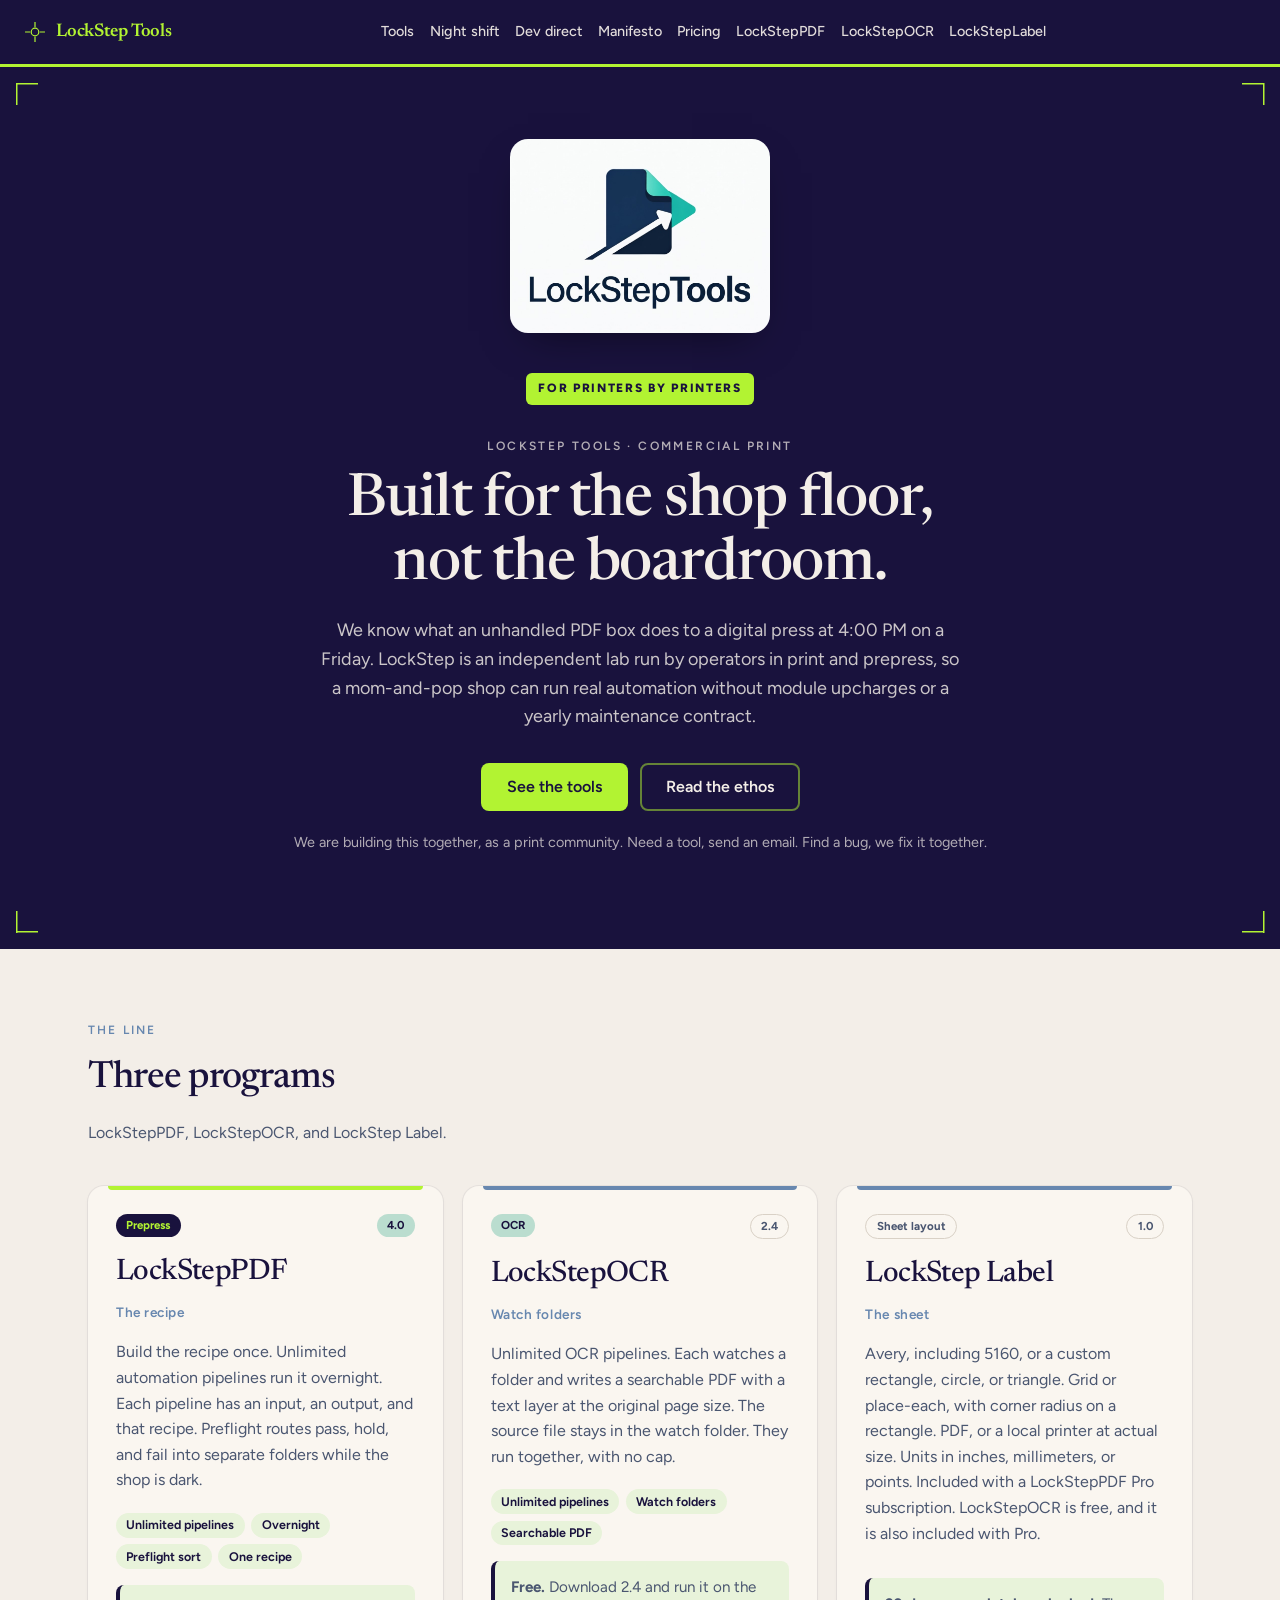
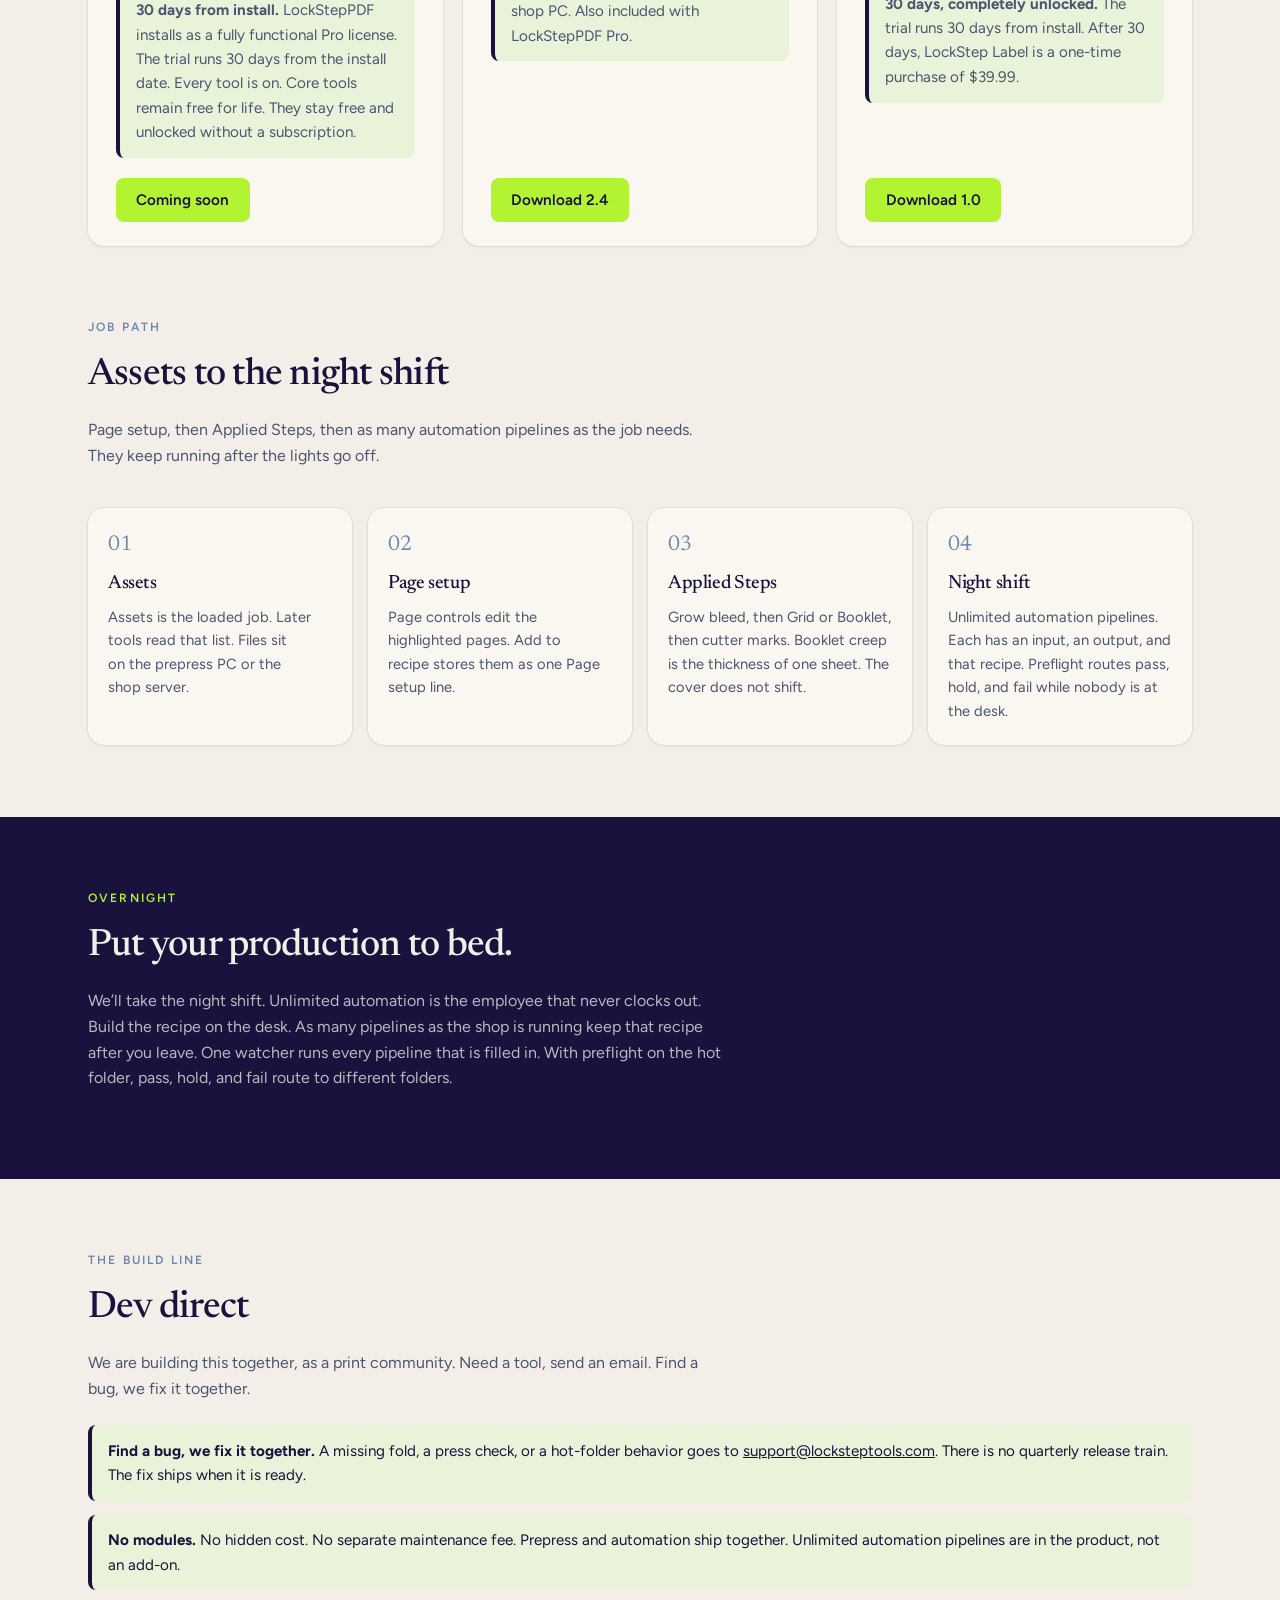
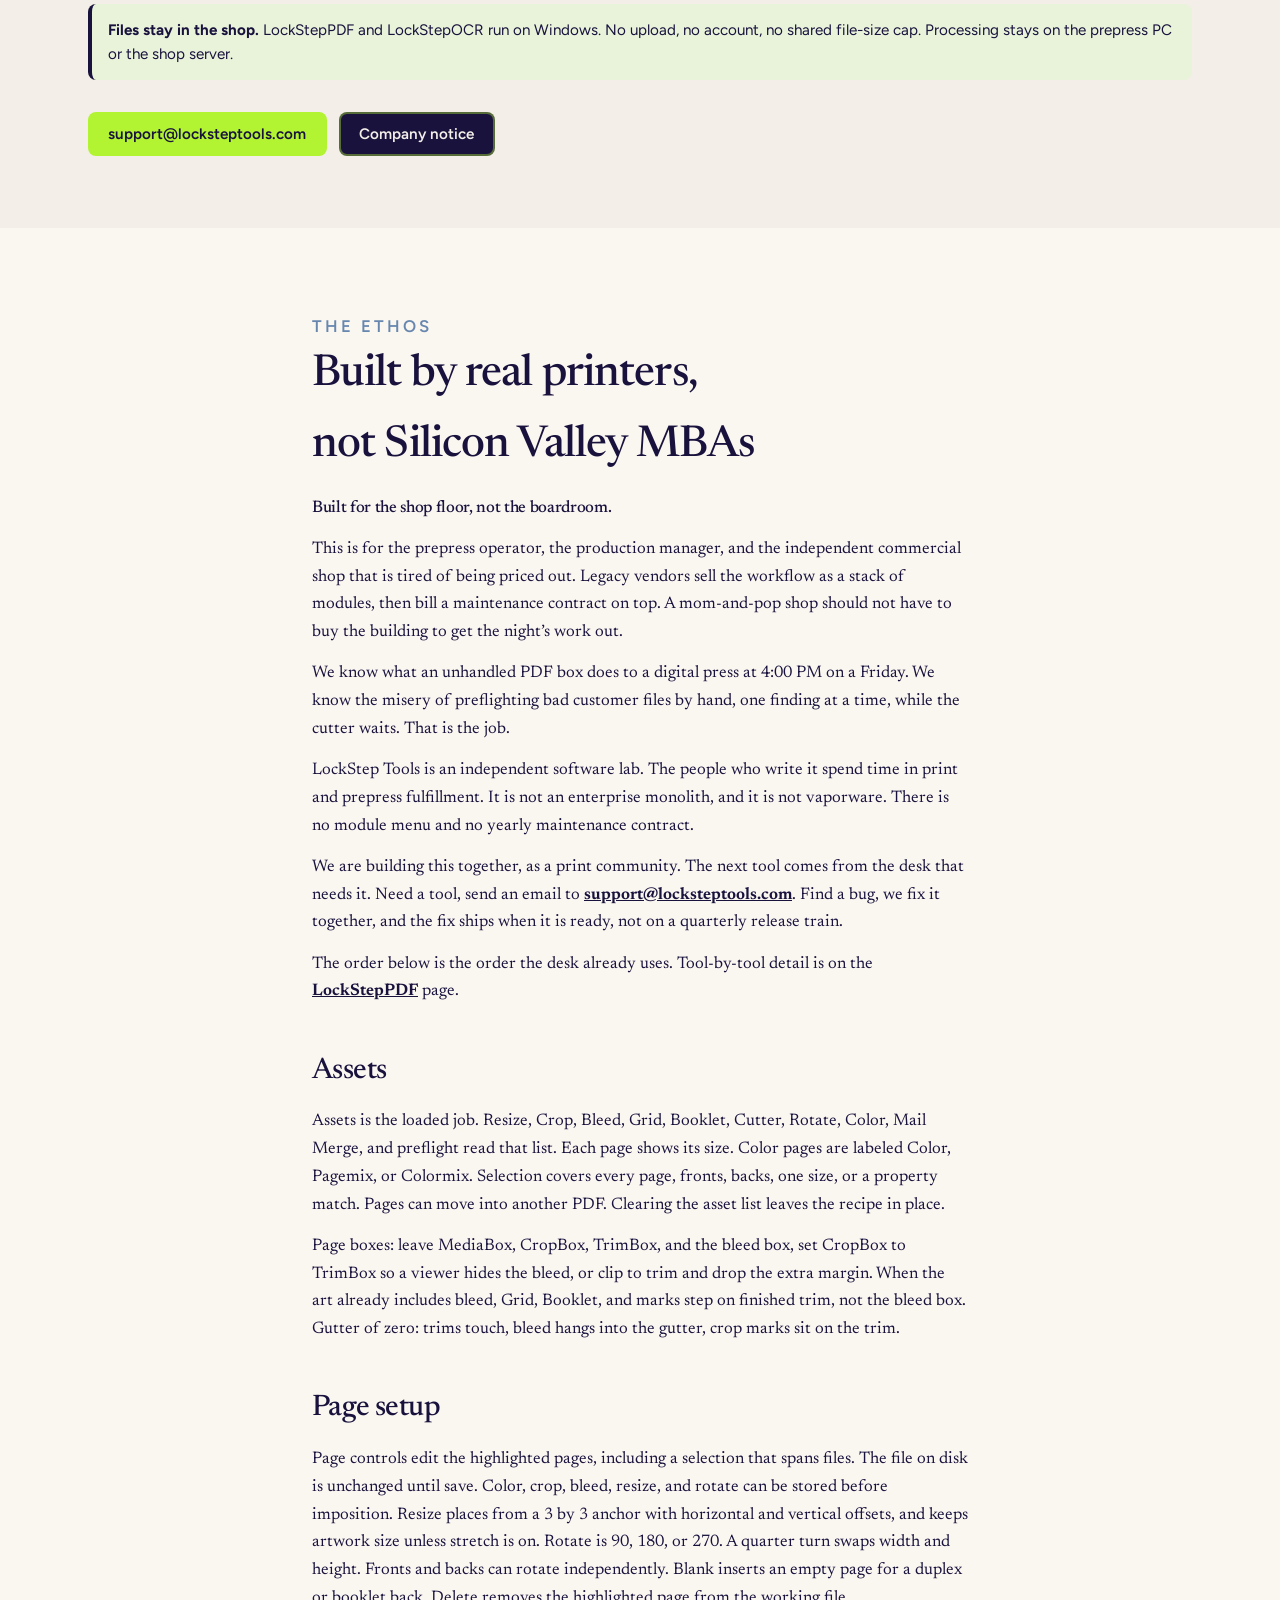
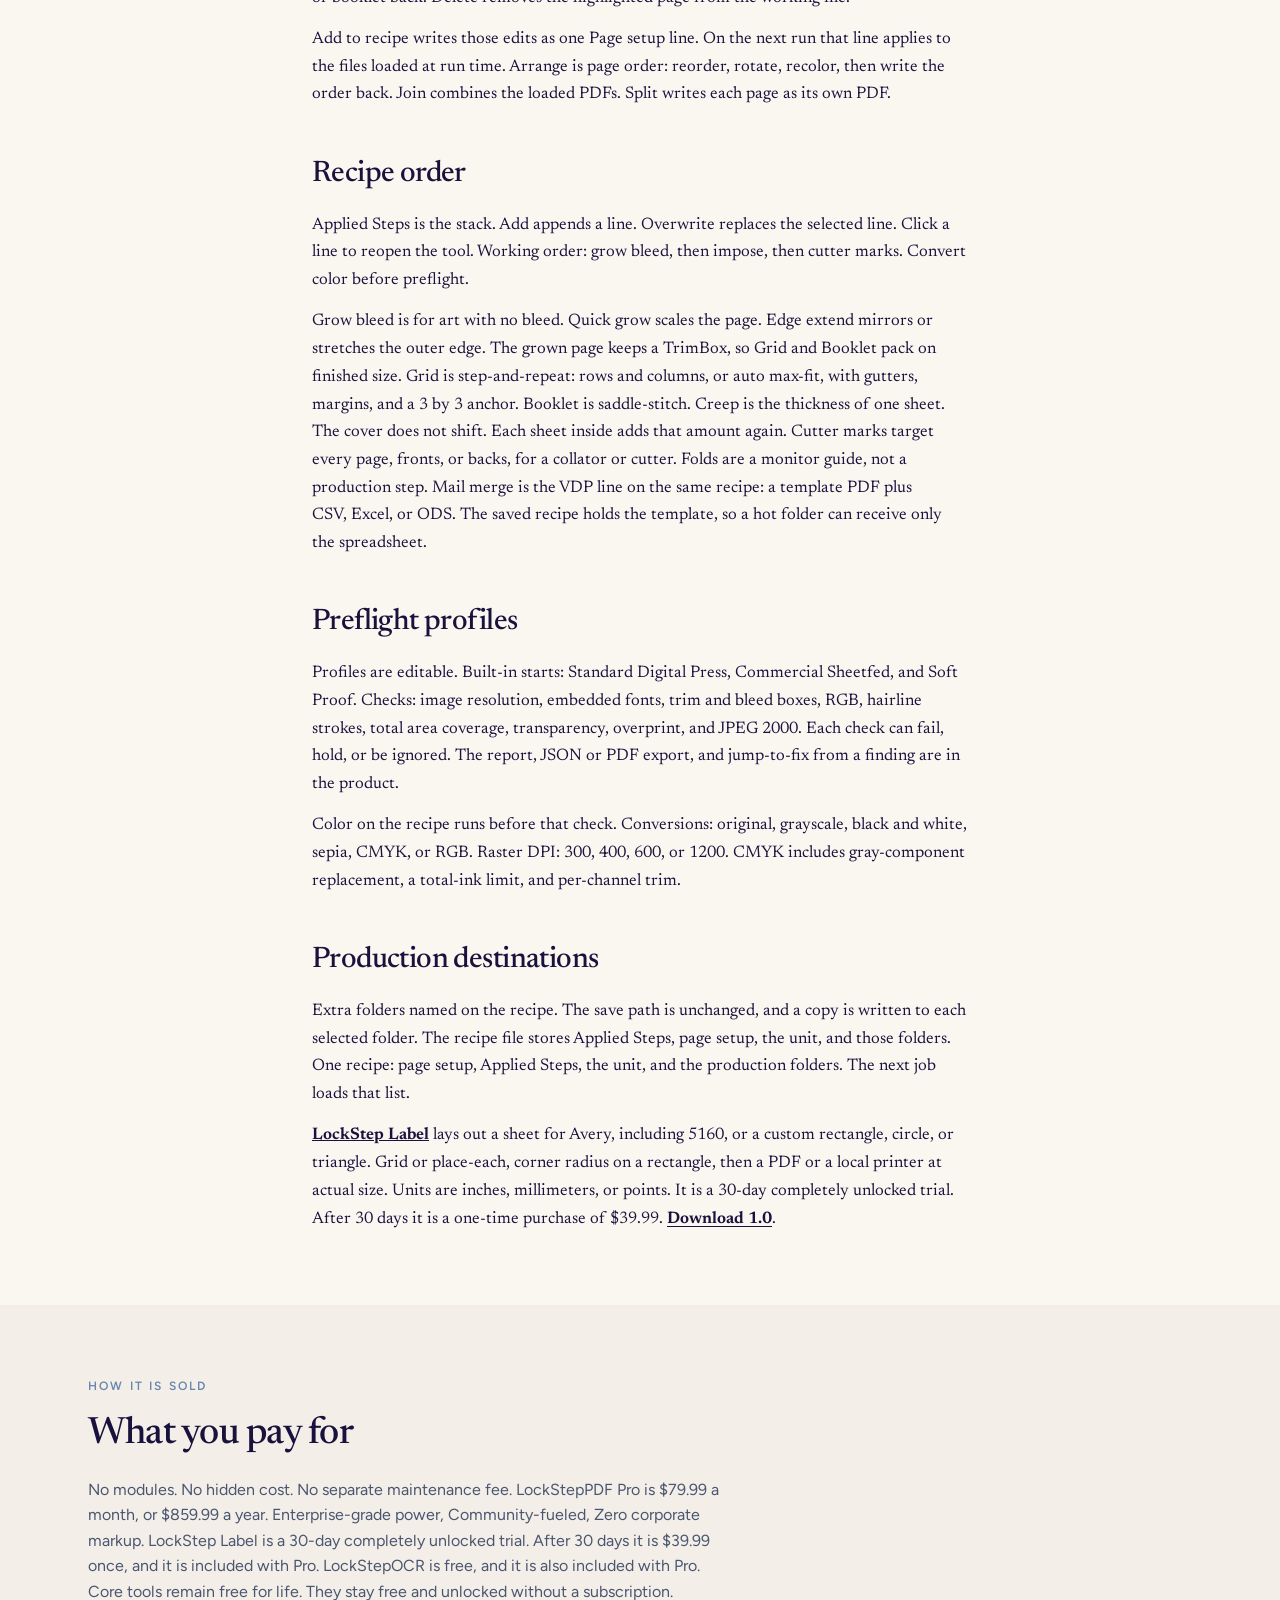
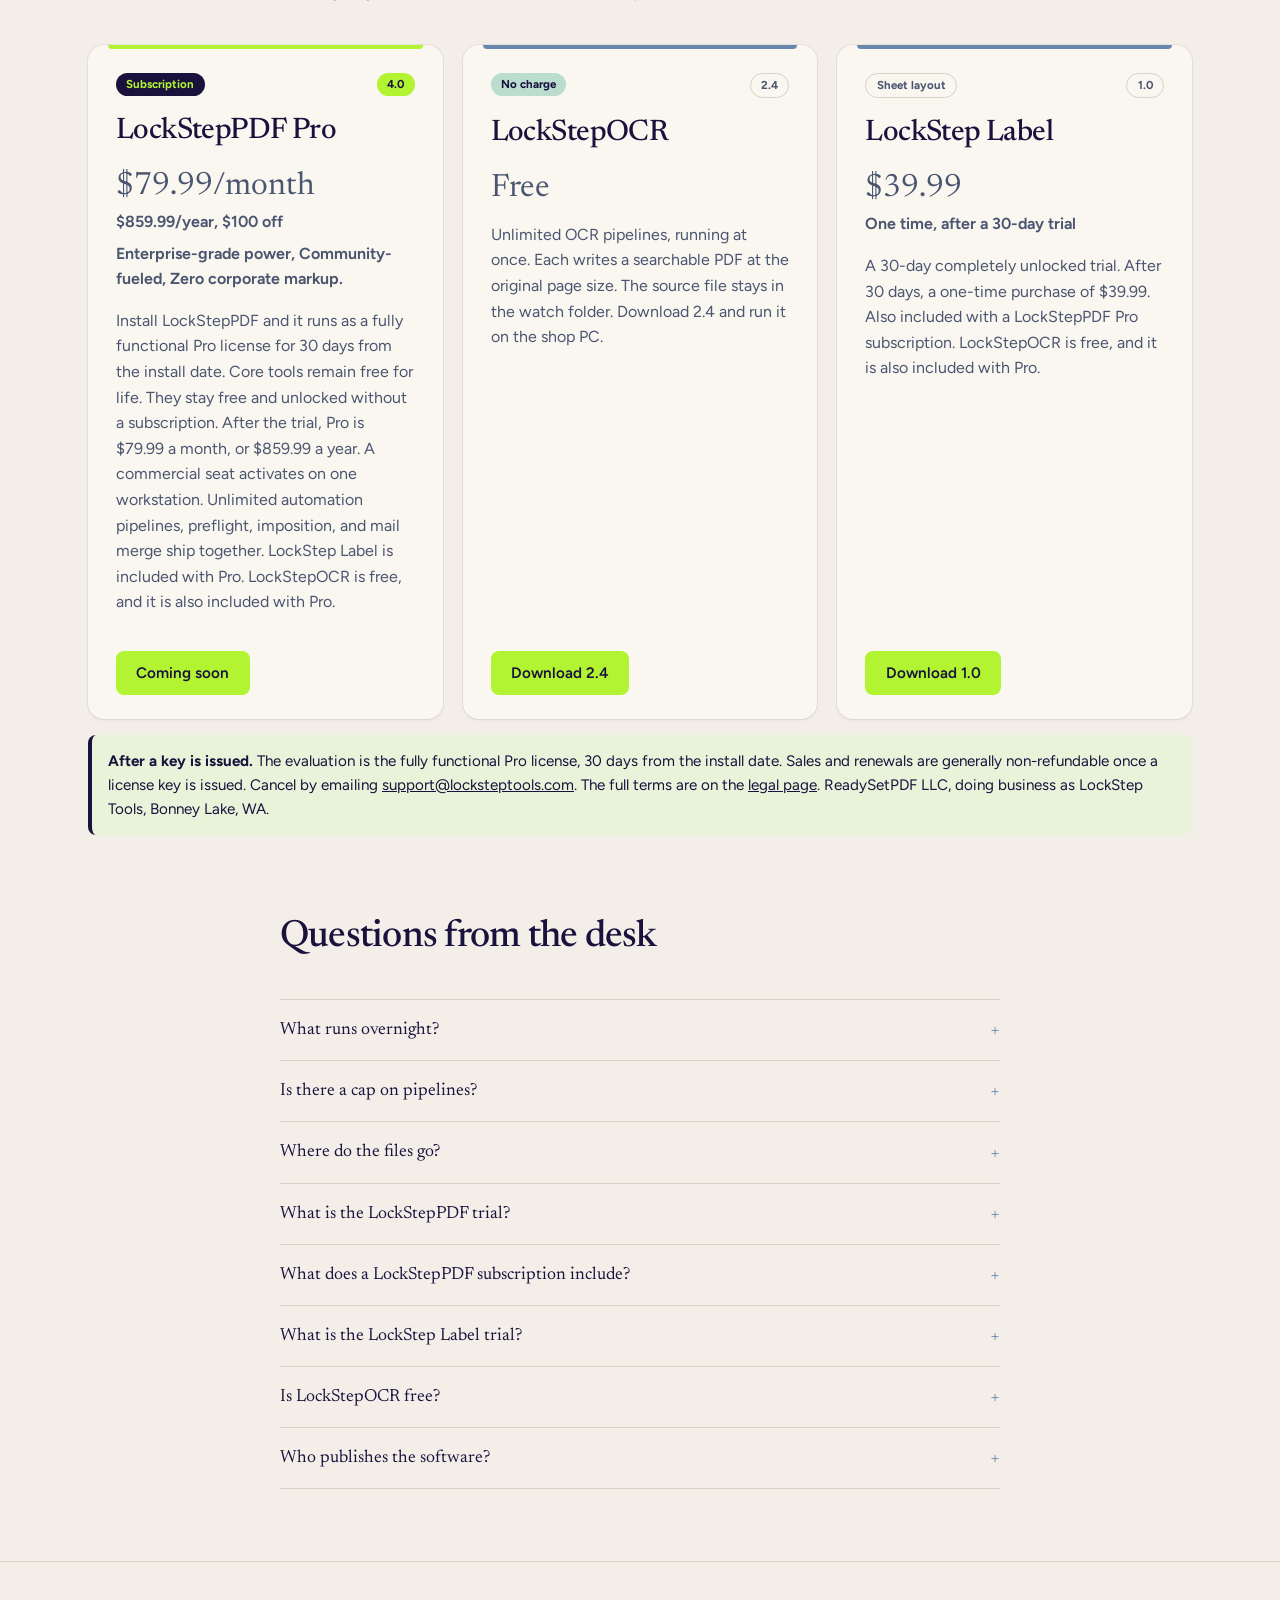
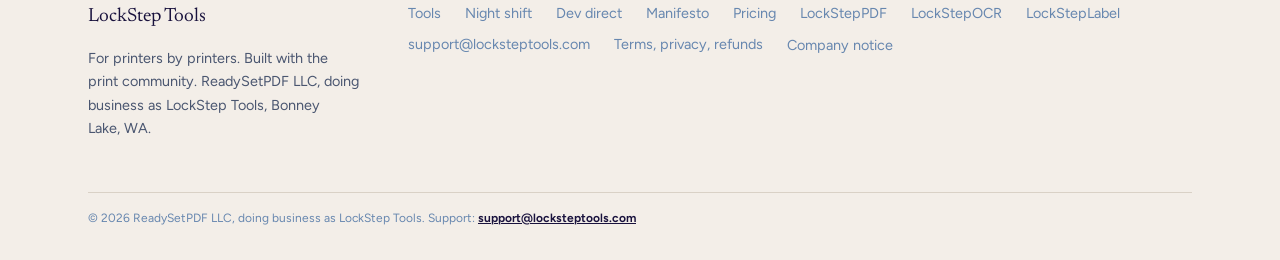
==== commit 1bde38e5: "11.3.26B" ====
--- a/index.html
+++ b/index.html
@@ -167,8 +167,9 @@
                         <li>Watch folders</li>
                         <li>Searchable PDF</li>
                     </ul>
-                    <div class="cta-row">
-                        <a class="btn btn-lime" href="https://github.com/pacnwtexan2112/ReadySetOCR/releases/download/LockStepOCR/LockStepOCR-Setup-2.4.0.exe">Download 2.4</a>
+                    <p class="dev-note"><strong>Free.</strong> Download 2.4 and run it on the shop PC. Also included with LockStepPDF Pro.</p>
+                    <div class="cta-row">
+                        <button type="button" class="btn btn-lime js-download" data-app="LockStepOCR">Download 2.4</button>
                     </div>
                 </article>
                 <article class="ticket secondary">
@@ -178,10 +179,10 @@
                     </div>
                     <h3>LockStep Label</h3>
                     <p class="role">The sheet</p>
-                    <p>Avery, including 5160, or a custom rectangle, circle, or triangle. Grid or place-each, with corner radius on a rectangle. PDF, or a local printer at actual size. Units in inches, millimeters, or points. Included with a LockStepPDF Pro subscription. LockStepOCR is also included with Pro.</p>
+                    <p>Avery, including 5160, or a custom rectangle, circle, or triangle. Grid or place-each, with corner radius on a rectangle. PDF, or a local printer at actual size. Units in inches, millimeters, or points. Included with a LockStepPDF Pro subscription. LockStepOCR is free, and it is also included with Pro.</p>
                     <p class="dev-note"><strong>30 days, completely unlocked.</strong> The trial runs 30 days from install. After 30 days, LockStep Label is a one-time purchase of $39.99.</p>
                     <div class="cta-row">
-                        <a class="btn btn-lime" href="https://github.com/pacnwtexan2112/LockStepLabel/releases/download/v1.0.0/LockStepLabel.exe">Download 1.0</a>
+                        <button type="button" class="btn btn-lime js-download" data-app="LockStep Label">Download 1.0</button>
                     </div>
                 </article>
             </div>
@@ -268,7 +269,7 @@
 
             <h3>Production destinations</h3>
             <p>Extra folders named on the recipe. The save path is unchanged, and a copy is written to each selected folder. The recipe file stores Applied Steps, page setup, the unit, and those folders. One recipe: page setup, Applied Steps, the unit, and the production folders. The next job loads that list.</p>
-            <p><a href="label/">LockStep Label</a> lays out a sheet for Avery, including 5160, or a custom rectangle, circle, or triangle. Grid or place-each, corner radius on a rectangle, then a PDF or a local printer at actual size. Units are inches, millimeters, or points. It is a 30-day completely unlocked trial. After 30 days it is a one-time purchase of $39.99. <a href="https://github.com/pacnwtexan2112/LockStepLabel/releases/download/v1.0.0/LockStepLabel.exe">Download 1.0</a>.</p>
+            <p><a href="label/">LockStep Label</a> lays out a sheet for Avery, including 5160, or a custom rectangle, circle, or triangle. Grid or place-each, corner radius on a rectangle, then a PDF or a local printer at actual size. Units are inches, millimeters, or points. It is a 30-day completely unlocked trial. After 30 days it is a one-time purchase of $39.99. <button type="button" class="text-link js-download" data-app="LockStep Label">Download 1.0</button>.</p>
         </div>
     </section>
 
@@ -276,7 +277,7 @@
         <div class="wrap">
             <p class="kicker">How it is sold</p>
             <h2>What you pay for</h2>
-            <p class="sub">No modules. No hidden cost. No separate maintenance fee. LockStepPDF Pro is $79.99 a month, or $859.99 a year. Enterprise-grade power, Community-fueled, Zero corporate markup. LockStep Label is a 30-day completely unlocked trial. After 30 days it is $39.99 once, and it is included with Pro. LockStepOCR is also included with Pro. Core tools remain free for life. They stay free and unlocked without a subscription.</p>
+            <p class="sub">No modules. No hidden cost. No separate maintenance fee. LockStepPDF Pro is $79.99 a month, or $859.99 a year. Enterprise-grade power, Community-fueled, Zero corporate markup. LockStep Label is a 30-day completely unlocked trial. After 30 days it is $39.99 once, and it is included with Pro. LockStepOCR is free, and it is also included with Pro. Core tools remain free for life. They stay free and unlocked without a subscription.</p>
             <div class="suite">
                 <article class="ticket">
                     <div class="row-between">
@@ -287,7 +288,7 @@
                     <p class="price-tag">$79.99/month</p>
                     <p class="price-alt">$859.99/year, $100 off</p>
                     <p class="price-alt">Enterprise-grade power, Community-fueled, Zero corporate markup.</p>
-                    <p>Install LockStepPDF and it runs as a fully functional Pro license for 30 days from the install date. Core tools remain free for life. They stay free and unlocked without a subscription. After the trial, Pro is $79.99 a month, or $859.99 a year. A commercial seat activates on one workstation. Unlimited automation pipelines, preflight, imposition, and mail merge ship together. LockStep Label and LockStepOCR are included with Pro.</p>
+                    <p>Install LockStepPDF and it runs as a fully functional Pro license for 30 days from the install date. Core tools remain free for life. They stay free and unlocked without a subscription. After the trial, Pro is $79.99 a month, or $859.99 a year. A commercial seat activates on one workstation. Unlimited automation pipelines, preflight, imposition, and mail merge ship together. LockStep Label is included with Pro. LockStepOCR is free, and it is also included with Pro.</p>
                     <div class="cta-row">
                         <button type="button" class="btn btn-lime" disabled aria-disabled="true">Coming soon</button>
                     </div>
@@ -301,7 +302,7 @@
                     <p class="price-tag">Free</p>
                     <p>Unlimited OCR pipelines, running at once. Each writes a searchable PDF at the original page size. The source file stays in the watch folder. Download 2.4 and run it on the shop PC.</p>
                     <div class="cta-row">
-                        <a class="btn btn-lime" href="https://github.com/pacnwtexan2112/ReadySetOCR/releases/download/LockStepOCR/LockStepOCR-Setup-2.4.0.exe">Download 2.4</a>
+                        <button type="button" class="btn btn-lime js-download" data-app="LockStepOCR">Download 2.4</button>
                     </div>
                 </article>
                 <article class="ticket secondary">
@@ -312,9 +313,9 @@
                     <h3>LockStep Label</h3>
                     <p class="price-tag">$39.99</p>
                     <p class="price-alt">One time, after a 30-day trial</p>
-                    <p>A 30-day completely unlocked trial. After 30 days, a one-time purchase of $39.99. Also included with a LockStepPDF Pro subscription. LockStepOCR is also included with Pro.</p>
-                    <div class="cta-row">
-                        <a class="btn btn-lime" href="https://github.com/pacnwtexan2112/LockStepLabel/releases/download/v1.0.0/LockStepLabel.exe">Download 1.0</a>
+                    <p>A 30-day completely unlocked trial. After 30 days, a one-time purchase of $39.99. Also included with a LockStepPDF Pro subscription. LockStepOCR is free, and it is also included with Pro.</p>
+                    <div class="cta-row">
+                        <button type="button" class="btn btn-lime js-download" data-app="LockStep Label">Download 1.0</button>
                     </div>
                 </article>
             </div>
@@ -344,11 +345,11 @@
                 </details>
                 <details>
                     <summary>What does a LockStepPDF subscription include?</summary>
-                    <p>LockStepPDF Pro is $79.99 a month, or $859.99 a year ($100 off). Enterprise-grade power, Community-fueled, Zero corporate markup. The prepress recipe and unlimited automation pipelines ship together. LockStep Label and LockStepOCR are included with Pro. On its own, LockStep Label is a 30-day completely unlocked trial. After 30 days it is a one-time purchase of $39.99. Core tools remain free for life. They stay free and unlocked without a subscription. Email support@locksteptools.com.</p>
+                    <p>LockStepPDF Pro is $79.99 a month, or $859.99 a year ($100 off). Enterprise-grade power, Community-fueled, Zero corporate markup. The prepress recipe and unlimited automation pipelines ship together. LockStep Label is included with Pro. LockStepOCR is free, and it is also included with Pro. On its own, LockStep Label is a 30-day completely unlocked trial. After 30 days it is a one-time purchase of $39.99. Core tools remain free for life. They stay free and unlocked without a subscription. Email support@locksteptools.com.</p>
                 </details>
                 <details>
                     <summary>What is the LockStep Label trial?</summary>
-                    <p>LockStep Label 1.0 is a 30-day completely unlocked trial. After 30 days it is available for a one-time purchase of $39.99. It is also included with a LockStepPDF Pro subscription. <a href="https://github.com/pacnwtexan2112/LockStepLabel/releases/download/v1.0.0/LockStepLabel.exe">Download 1.0</a>.</p>
+                    <p>LockStep Label 1.0 is a 30-day completely unlocked trial. After 30 days it is available for a one-time purchase of $39.99. It is also included with a LockStepPDF Pro subscription. <button type="button" class="text-link js-download" data-app="LockStep Label">Download 1.0</button>.</p>
                 </details>
                 <details>
                     <summary>Is LockStepOCR free?</summary>
--- a/assets/css/style.css
+++ b/assets/css/style.css
@@ -806,6 +806,63 @@
 .tab-panel.active { display: block; }
 .tab-panel a { color: var(--navy); font-weight: 650; }
 
+button.text-link {
+    background: none;
+    border: 0;
+    padding: 0;
+    font: inherit;
+    font-weight: 650;
+    color: var(--navy);
+    text-decoration: underline;
+    text-underline-offset: 0.15em;
+}
+
+.download-gate .modal-content { width: min(440px, 100%); }
+
+.download-gate form {
+    display: grid;
+    gap: 0.7rem;
+    padding: 1.2rem 1.3rem 1.35rem;
+    background: var(--cream);
+}
+
+.download-gate .gate-note {
+    margin: 0 0 0.2rem;
+    color: var(--muted);
+    font-size: 0.95rem;
+}
+
+.download-gate label {
+    font-size: 0.72rem;
+    font-weight: 700;
+    letter-spacing: 0.12em;
+    text-transform: uppercase;
+    color: var(--steel);
+}
+
+.download-gate input[type="email"] {
+    width: 100%;
+    height: 48px;
+    border: 1px solid var(--border);
+    border-radius: 8px;
+    padding: 0 0.85rem;
+    font: inherit;
+    color: var(--navy);
+    background: var(--paper);
+}
+
+.download-gate .gate-status {
+    min-height: 1.3em;
+    margin: 0;
+    font-size: 0.9rem;
+    font-weight: 650;
+}
+
+.download-gate .gate-status.is-error { color: #8c2f2f; }
+.download-gate .gate-status.is-ok { color: var(--navy); }
+
+.download-gate .btn { width: 100%; }
+
 @media (max-width: 900px) {
     .nav-links, .desk-download { display: none; }
     .menu-btn { display: inline-flex; }
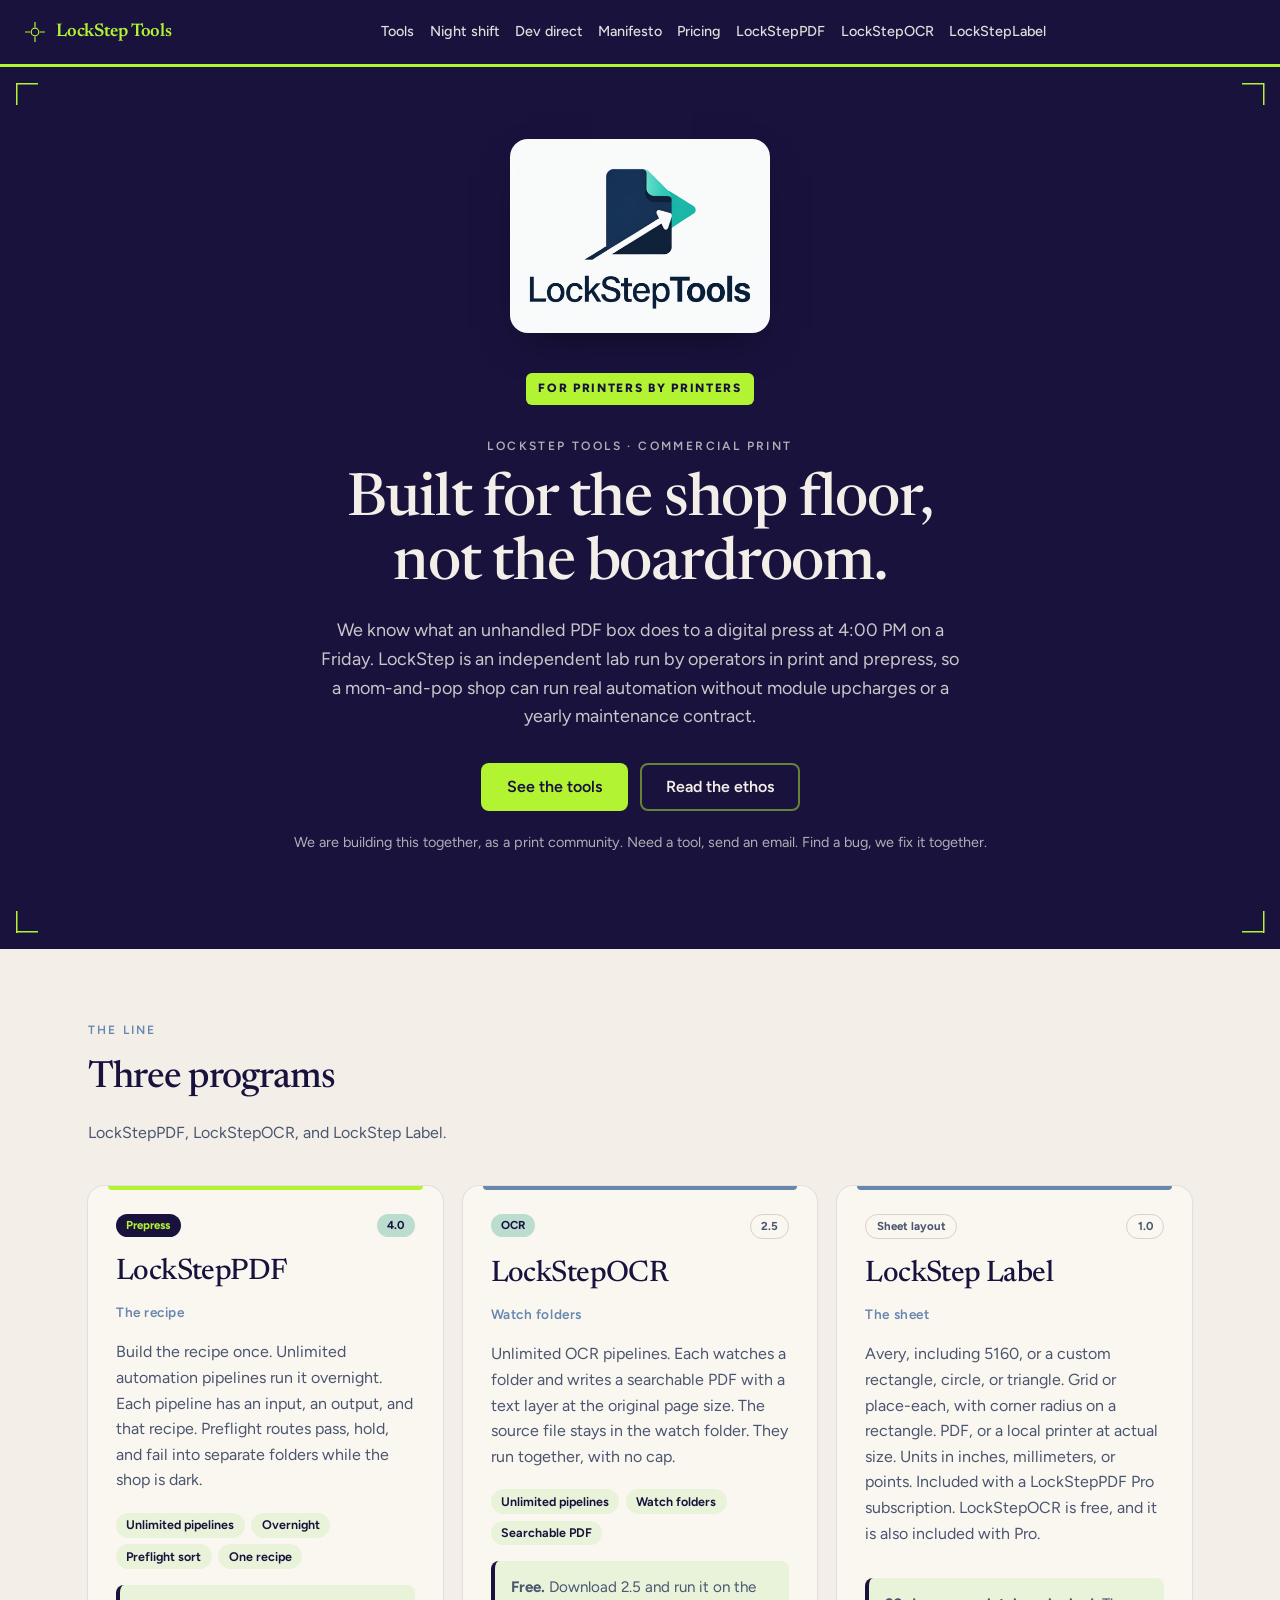
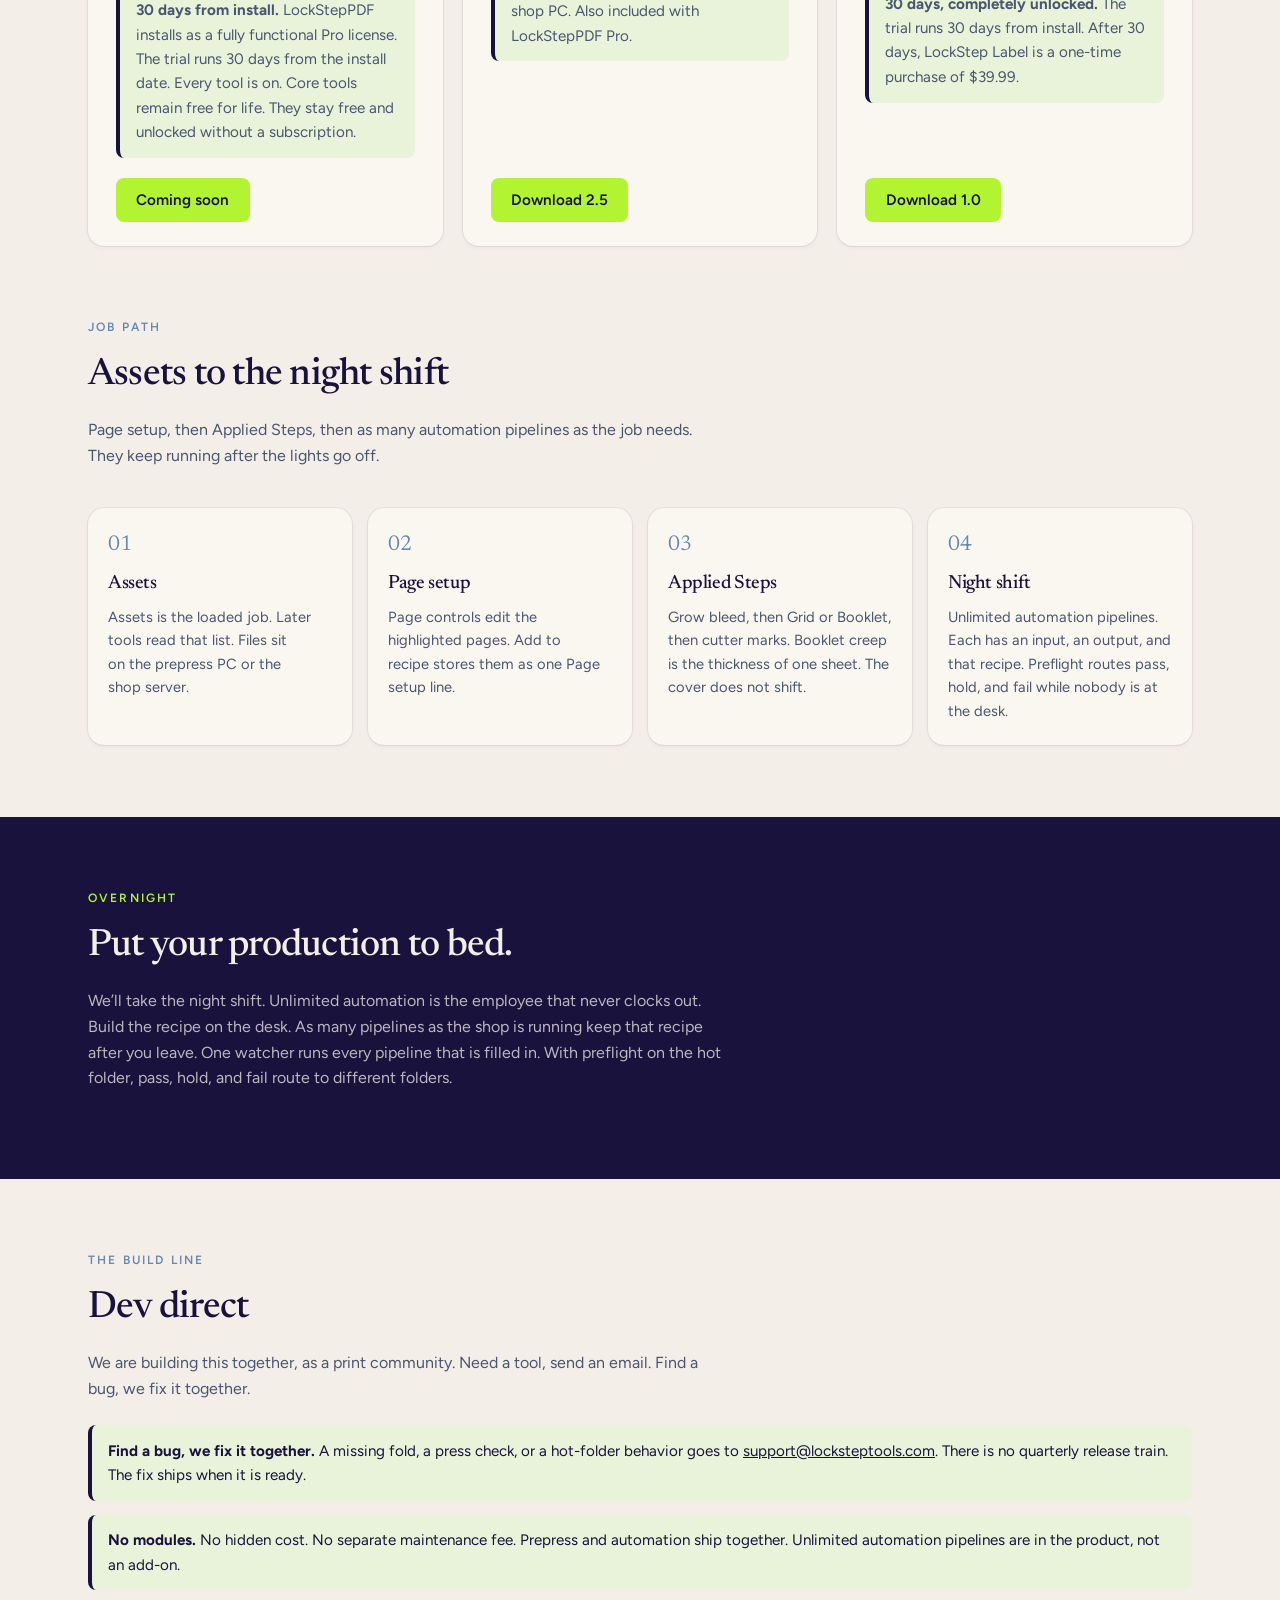
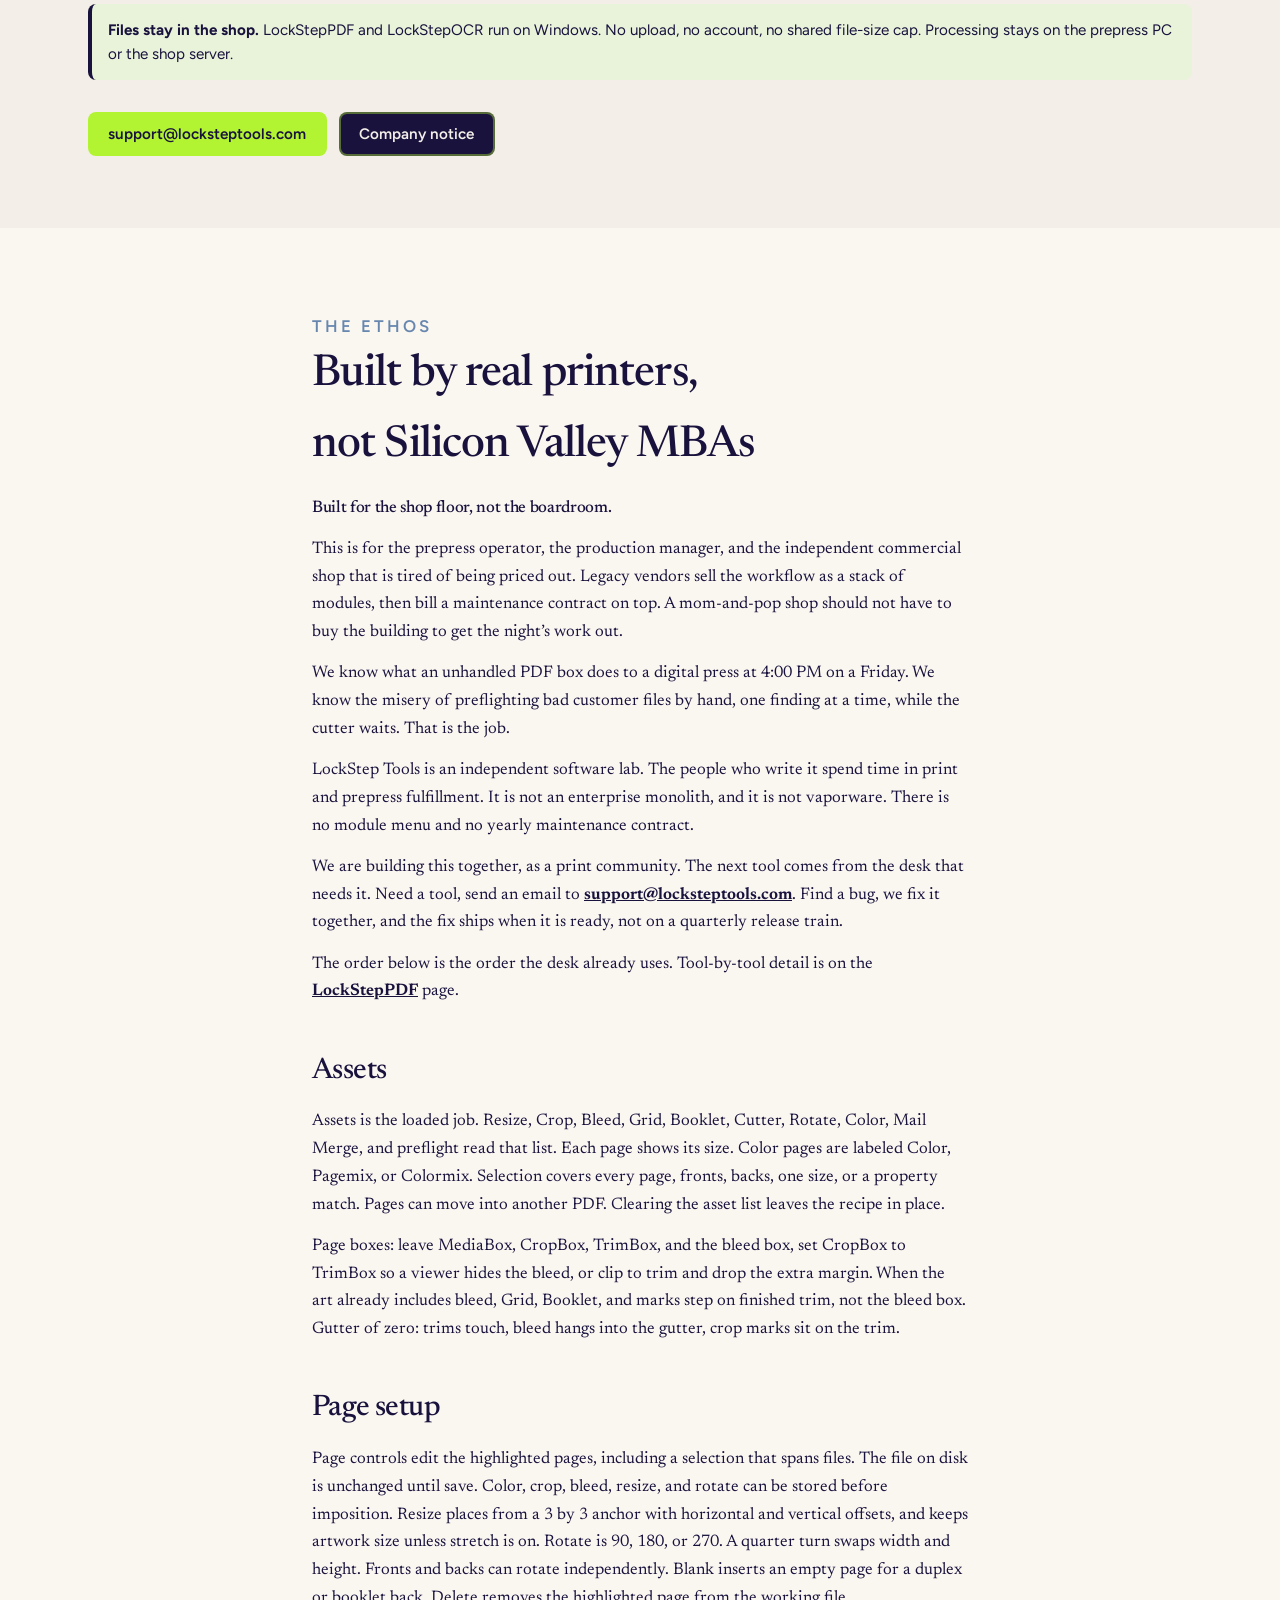
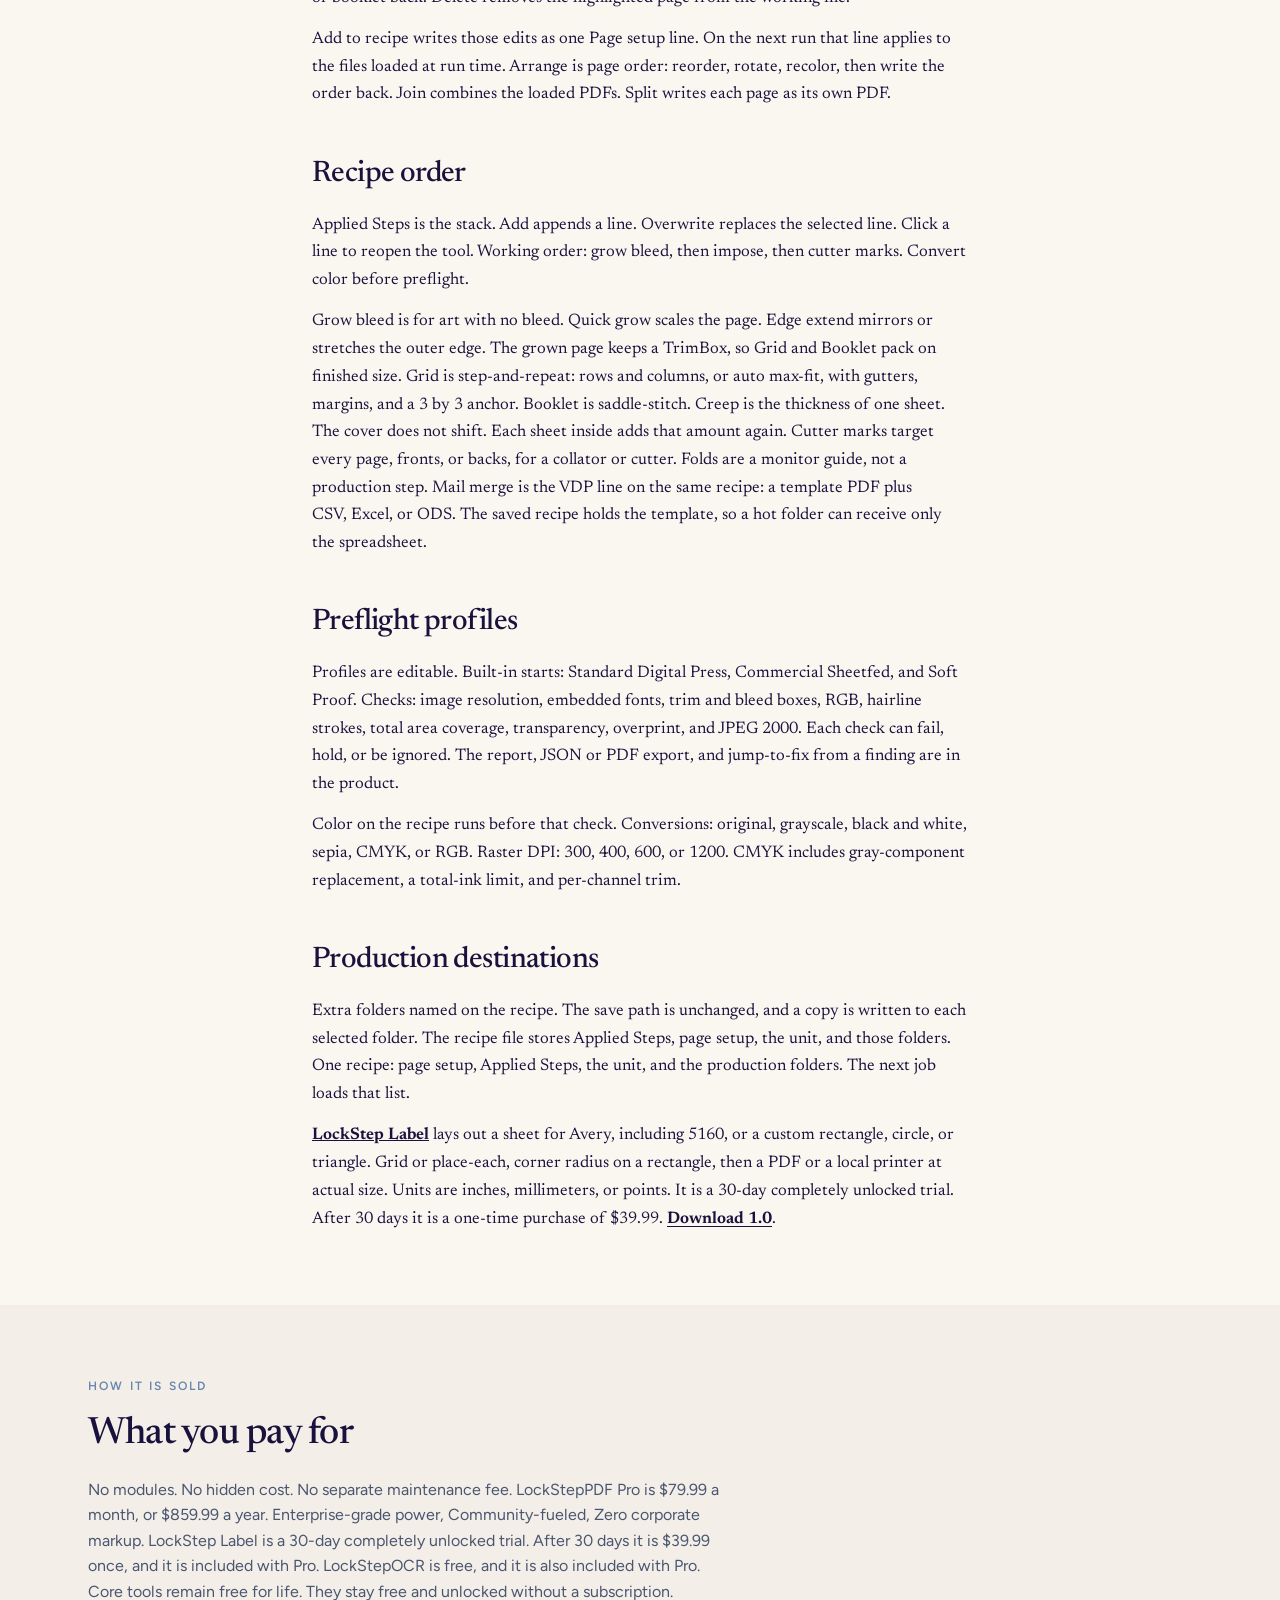
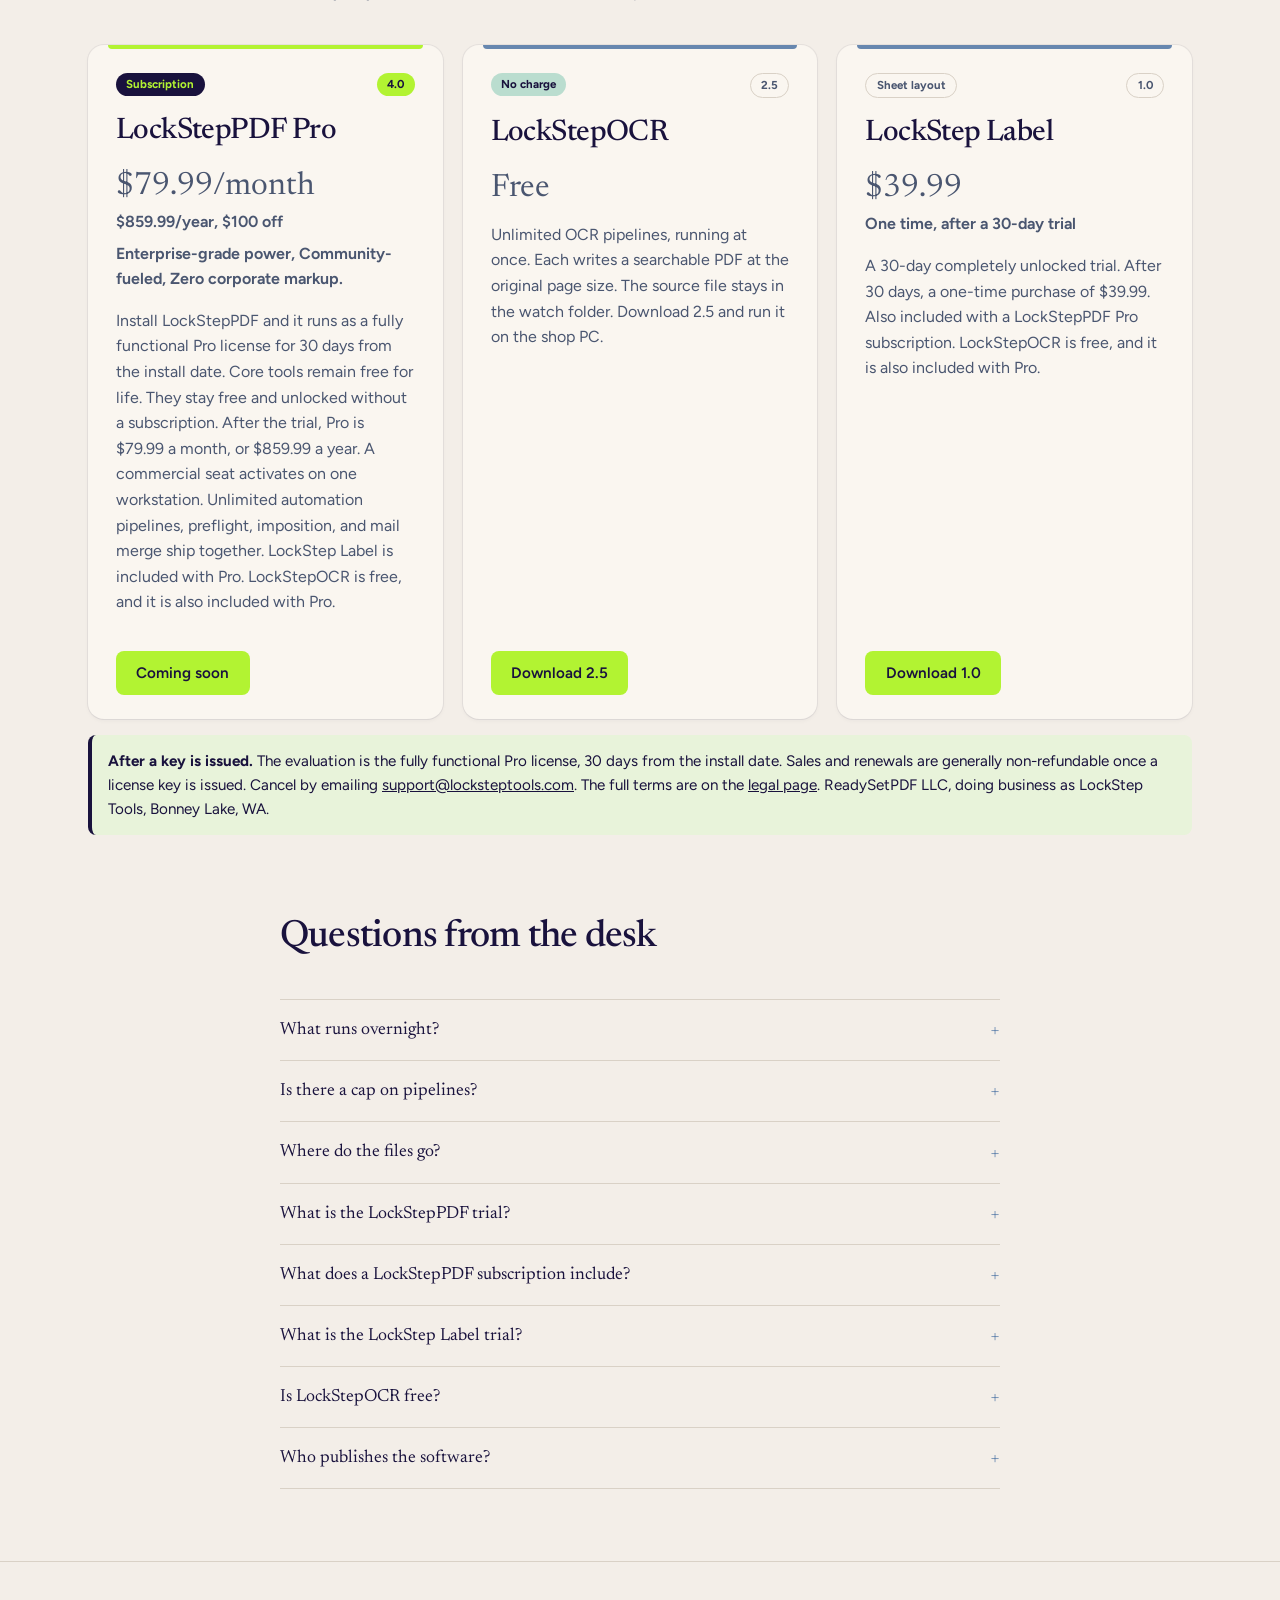
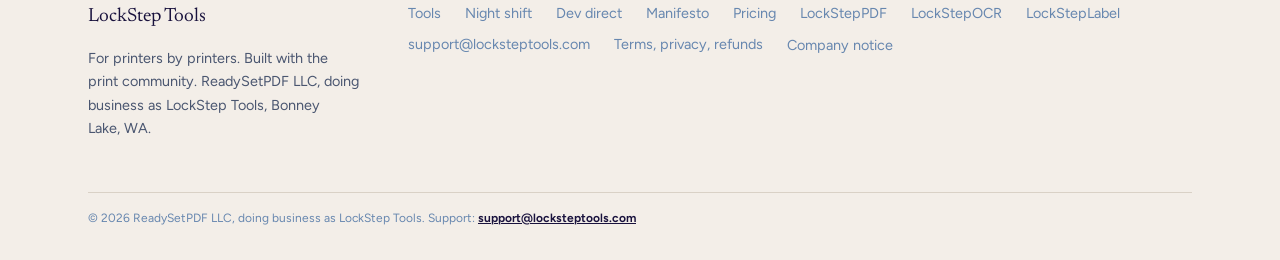
==== commit 57c53d0b: "11.3.26C" ====
--- a/index.html
+++ b/index.html
@@ -15,7 +15,7 @@
     <link rel="preconnect" href="https://fonts.googleapis.com">
     <link rel="preconnect" href="https://fonts.gstatic.com" crossorigin>
     <link rel="stylesheet" href="https://fonts.googleapis.com/css2?family=Figtree:ital,wght@0,400;0,500;0,600;0,700;1,400&family=Newsreader:opsz,wght@6..72,400;6..72,500;6..72,600&display=swap">
-    <link rel="stylesheet" href="assets/css/style.css">
+    <link rel="stylesheet" href="assets/css/style.css?v=25">
     <meta property="og:title" content="LockStep Tools — Software for the Print Industry">
     <meta property="og:description" content="Built for the shop floor, with the print community. Need a tool, send an email. Find a bug, we fix it together.">
     <meta property="og:url" content="https://locksteptools.com/">
@@ -24,12 +24,12 @@
     <meta name="twitter:card" content="summary_large_image">
     <meta name="twitter:title" content="LockStep Tools — Software for the Print Industry">
     <meta name="twitter:description" content="Built for the shop floor, with the print community. Need a tool, send an email. Find a bug, we fix it together.">
-    <script async src="https://www.googletagmanager.com/gtag/js?id=G-9R888JBBB0"></script>
+    <script async src="https://www.googletagmanager.com/gtag/js?id=G-634LT4NJEN"></script>
     <script>
       window.dataLayer = window.dataLayer || [];
       function gtag(){dataLayer.push(arguments);}
       gtag('js', new Date());
-      gtag('config', 'G-9R888JBBB0');
+      gtag('config', 'G-634LT4NJEN');
     </script>
     <script type="application/ld+json">
     {
@@ -157,7 +157,7 @@
                 <article class="ticket secondary">
                     <div class="row-between">
                         <span class="badge">OCR</span>
-                        <span class="badge badge-outline">2.4</span>
+                        <span class="badge badge-outline">2.5</span>
                     </div>
                     <h3>LockStepOCR</h3>
                     <p class="role">Watch folders</p>
@@ -167,9 +167,9 @@
                         <li>Watch folders</li>
                         <li>Searchable PDF</li>
                     </ul>
-                    <p class="dev-note"><strong>Free.</strong> Download 2.4 and run it on the shop PC. Also included with LockStepPDF Pro.</p>
-                    <div class="cta-row">
-                        <button type="button" class="btn btn-lime js-download" data-app="LockStepOCR">Download 2.4</button>
+                    <p class="dev-note"><strong>Free.</strong> Download 2.5 and run it on the shop PC. Also included with LockStepPDF Pro.</p>
+                    <div class="cta-row">
+                        <button type="button" class="btn btn-lime js-download" data-app="LockStepOCR">Download 2.5</button>
                     </div>
                 </article>
                 <article class="ticket secondary">
@@ -296,13 +296,13 @@
                 <article class="ticket secondary">
                     <div class="row-between">
                         <span class="badge">No charge</span>
-                        <span class="badge badge-outline">2.4</span>
+                        <span class="badge badge-outline">2.5</span>
                     </div>
                     <h3>LockStepOCR</h3>
                     <p class="price-tag">Free</p>
-                    <p>Unlimited OCR pipelines, running at once. Each writes a searchable PDF at the original page size. The source file stays in the watch folder. Download 2.4 and run it on the shop PC.</p>
-                    <div class="cta-row">
-                        <button type="button" class="btn btn-lime js-download" data-app="LockStepOCR">Download 2.4</button>
+                    <p>Unlimited OCR pipelines, running at once. Each writes a searchable PDF at the original page size. The source file stays in the watch folder. Download 2.5 and run it on the shop PC.</p>
+                    <div class="cta-row">
+                        <button type="button" class="btn btn-lime js-download" data-app="LockStepOCR">Download 2.5</button>
                     </div>
                 </article>
                 <article class="ticket secondary">
@@ -353,7 +353,7 @@
                 </details>
                 <details>
                     <summary>Is LockStepOCR free?</summary>
-                    <p>Yes. Version 2.4 is a free download, with unlimited OCR pipelines. Each pipeline writes a searchable PDF at the original page size and leaves the source file in the watch folder.</p>
+                    <p>Yes. Version 2.5 is a free download, with unlimited OCR pipelines. Each pipeline writes a searchable PDF at the original page size and leaves the source file in the watch folder.</p>
                 </details>
                 <details>
                     <summary>Who publishes the software?</summary>
@@ -404,6 +404,6 @@
     </div>
 </div>
 
-<script src="assets/js/site.js"></script>
+<script src="assets/js/site.js?v=25"></script>
 </body>
 </html>
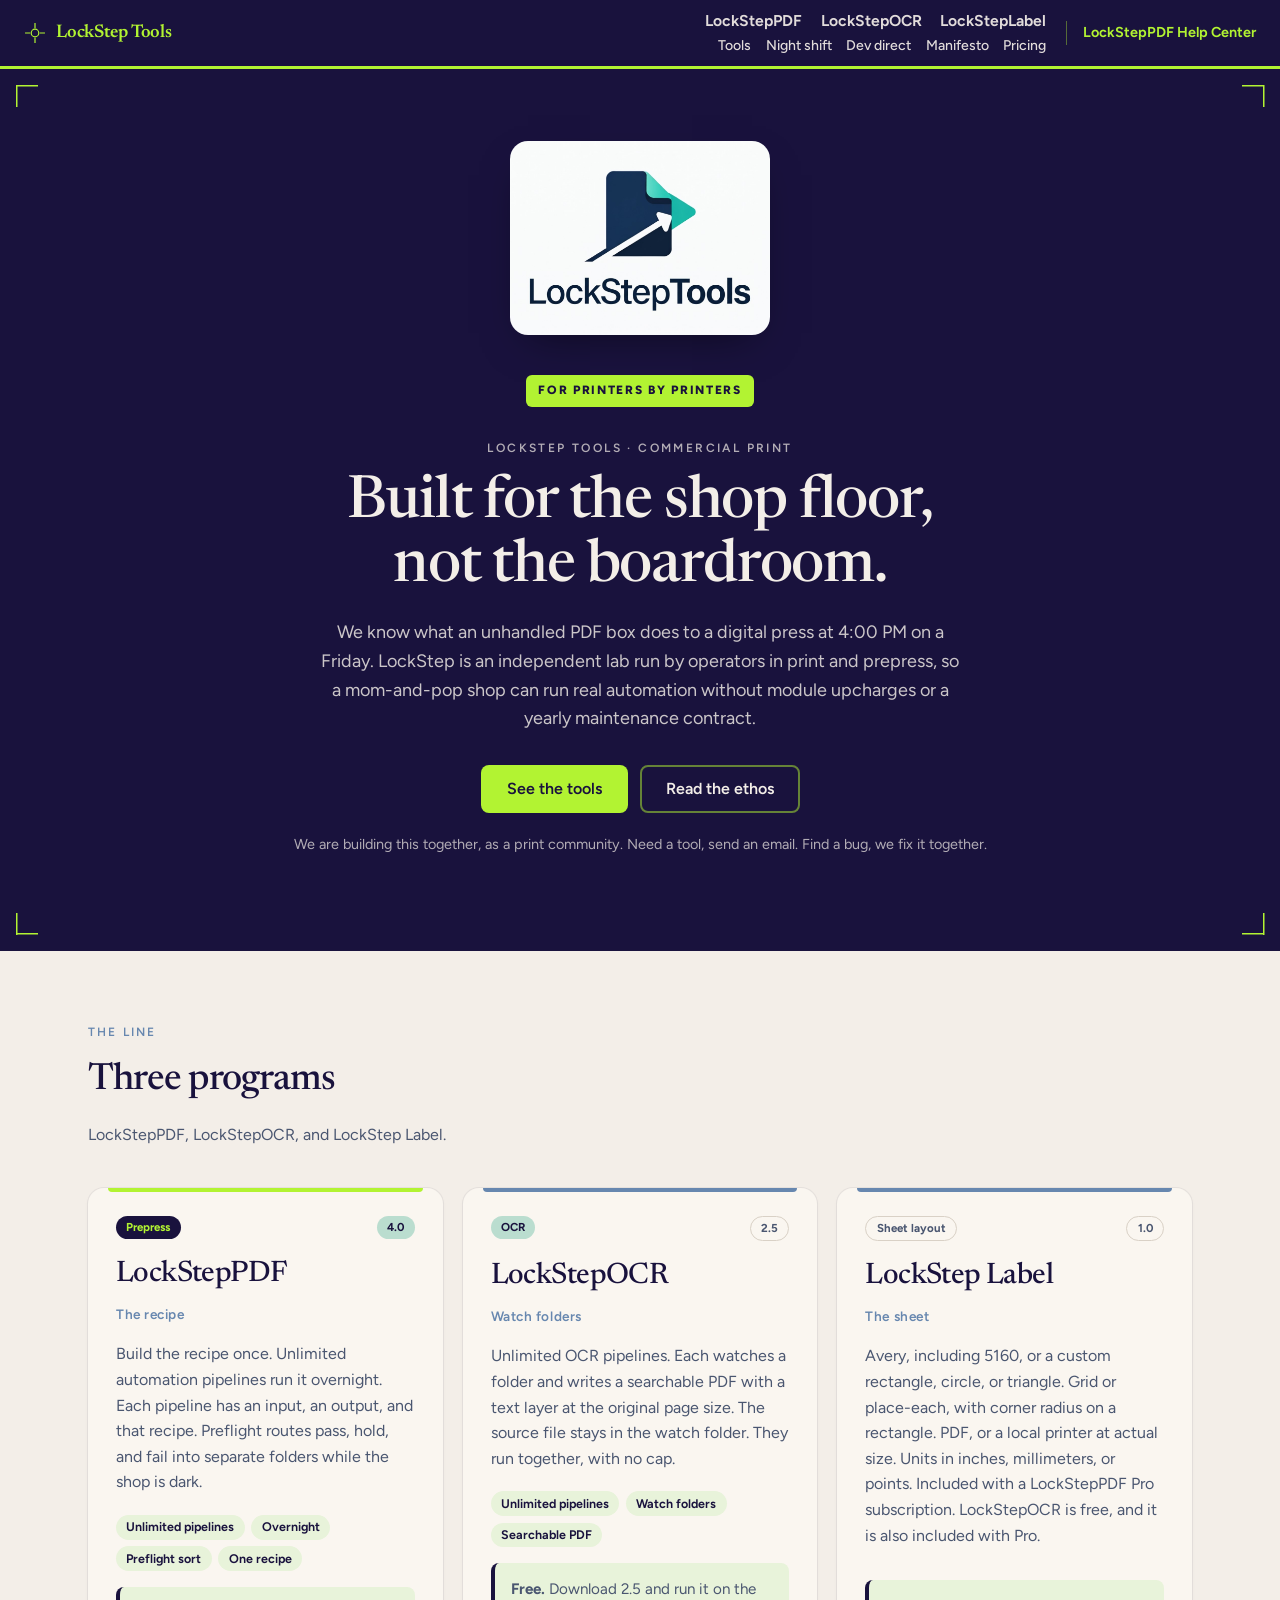
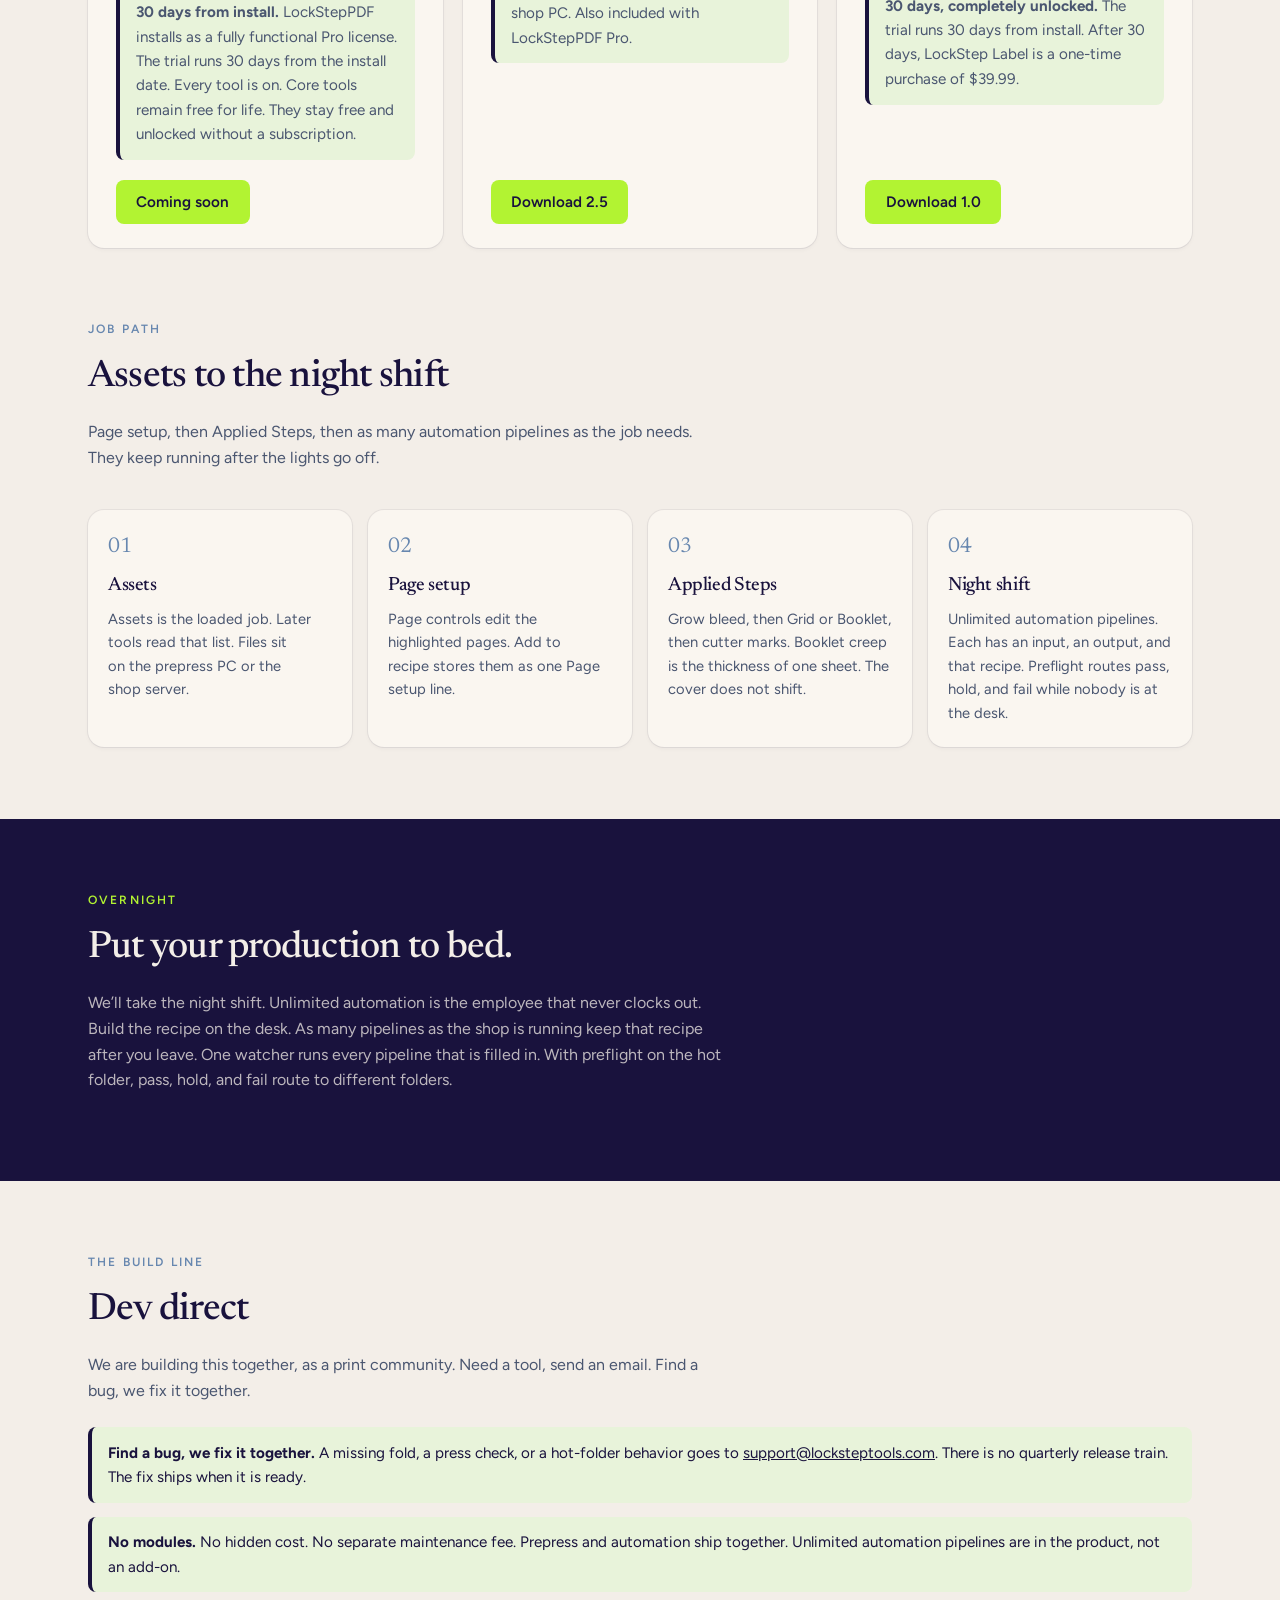
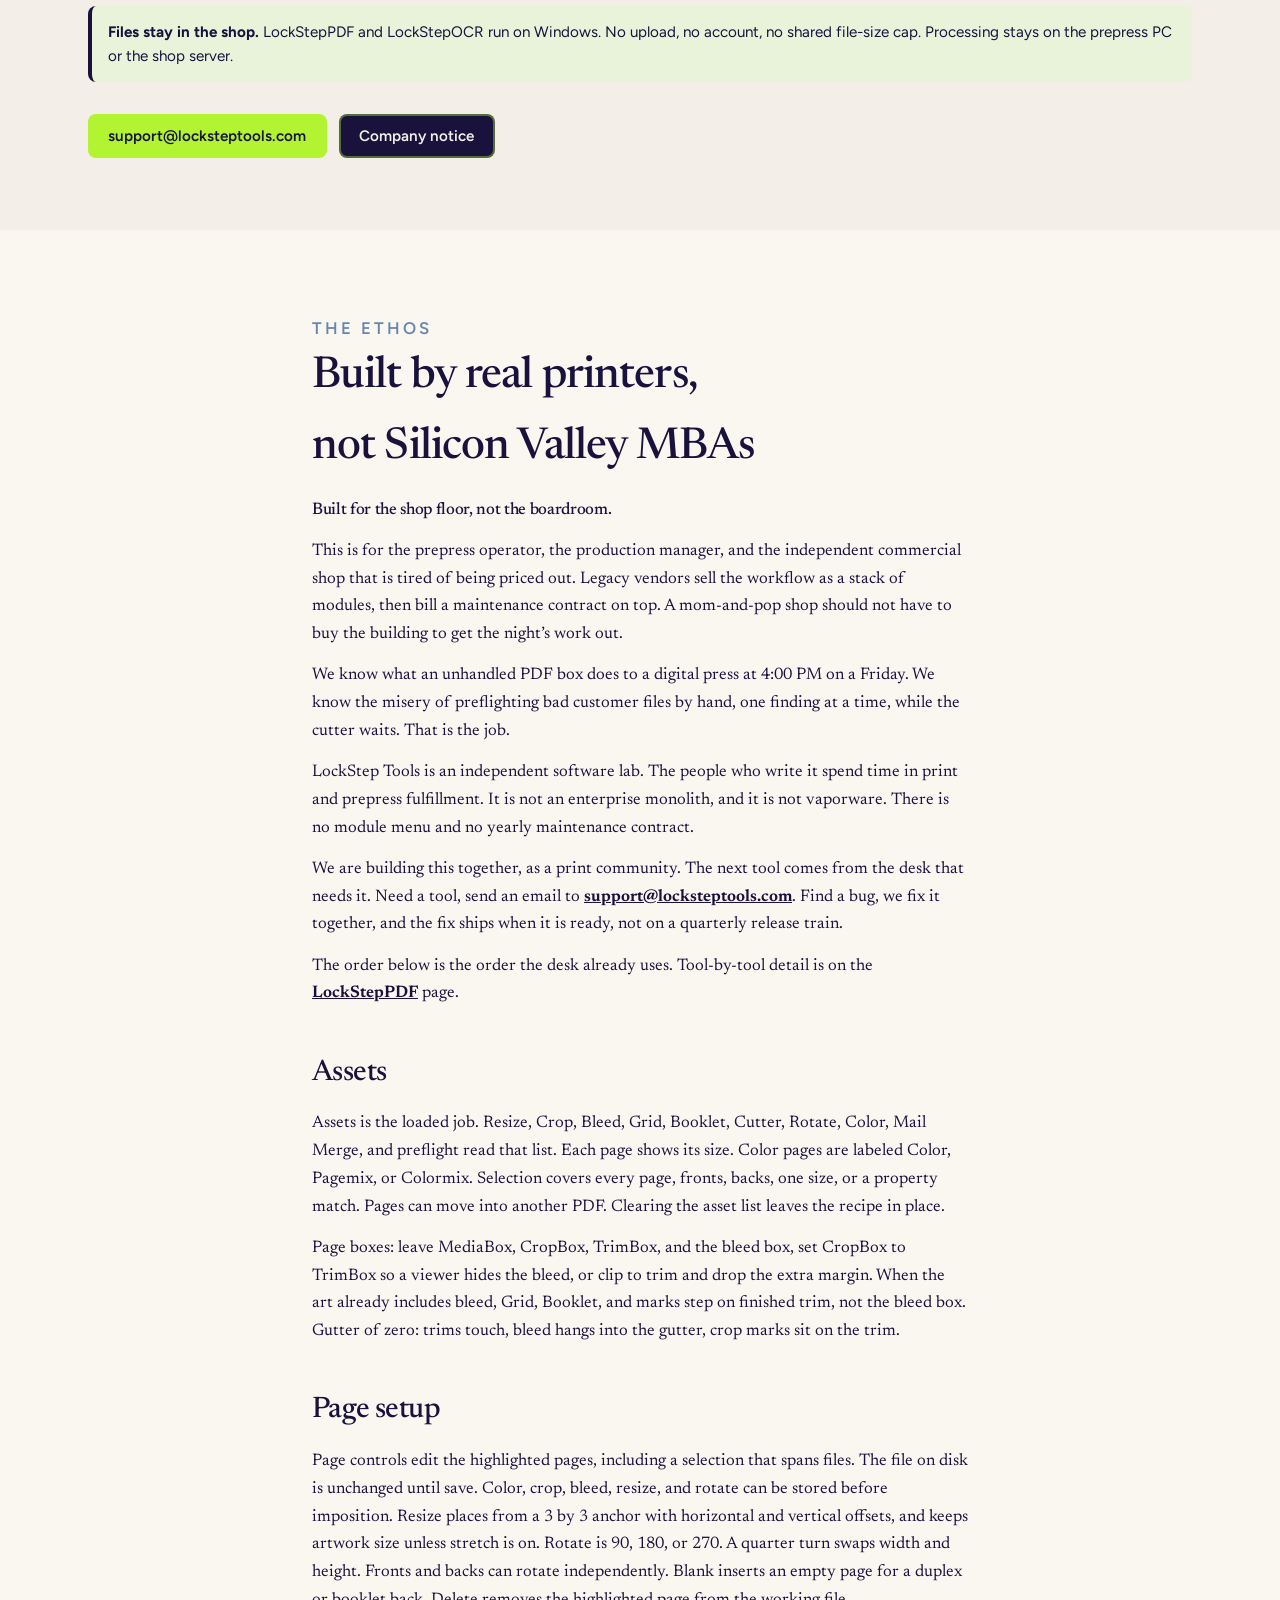
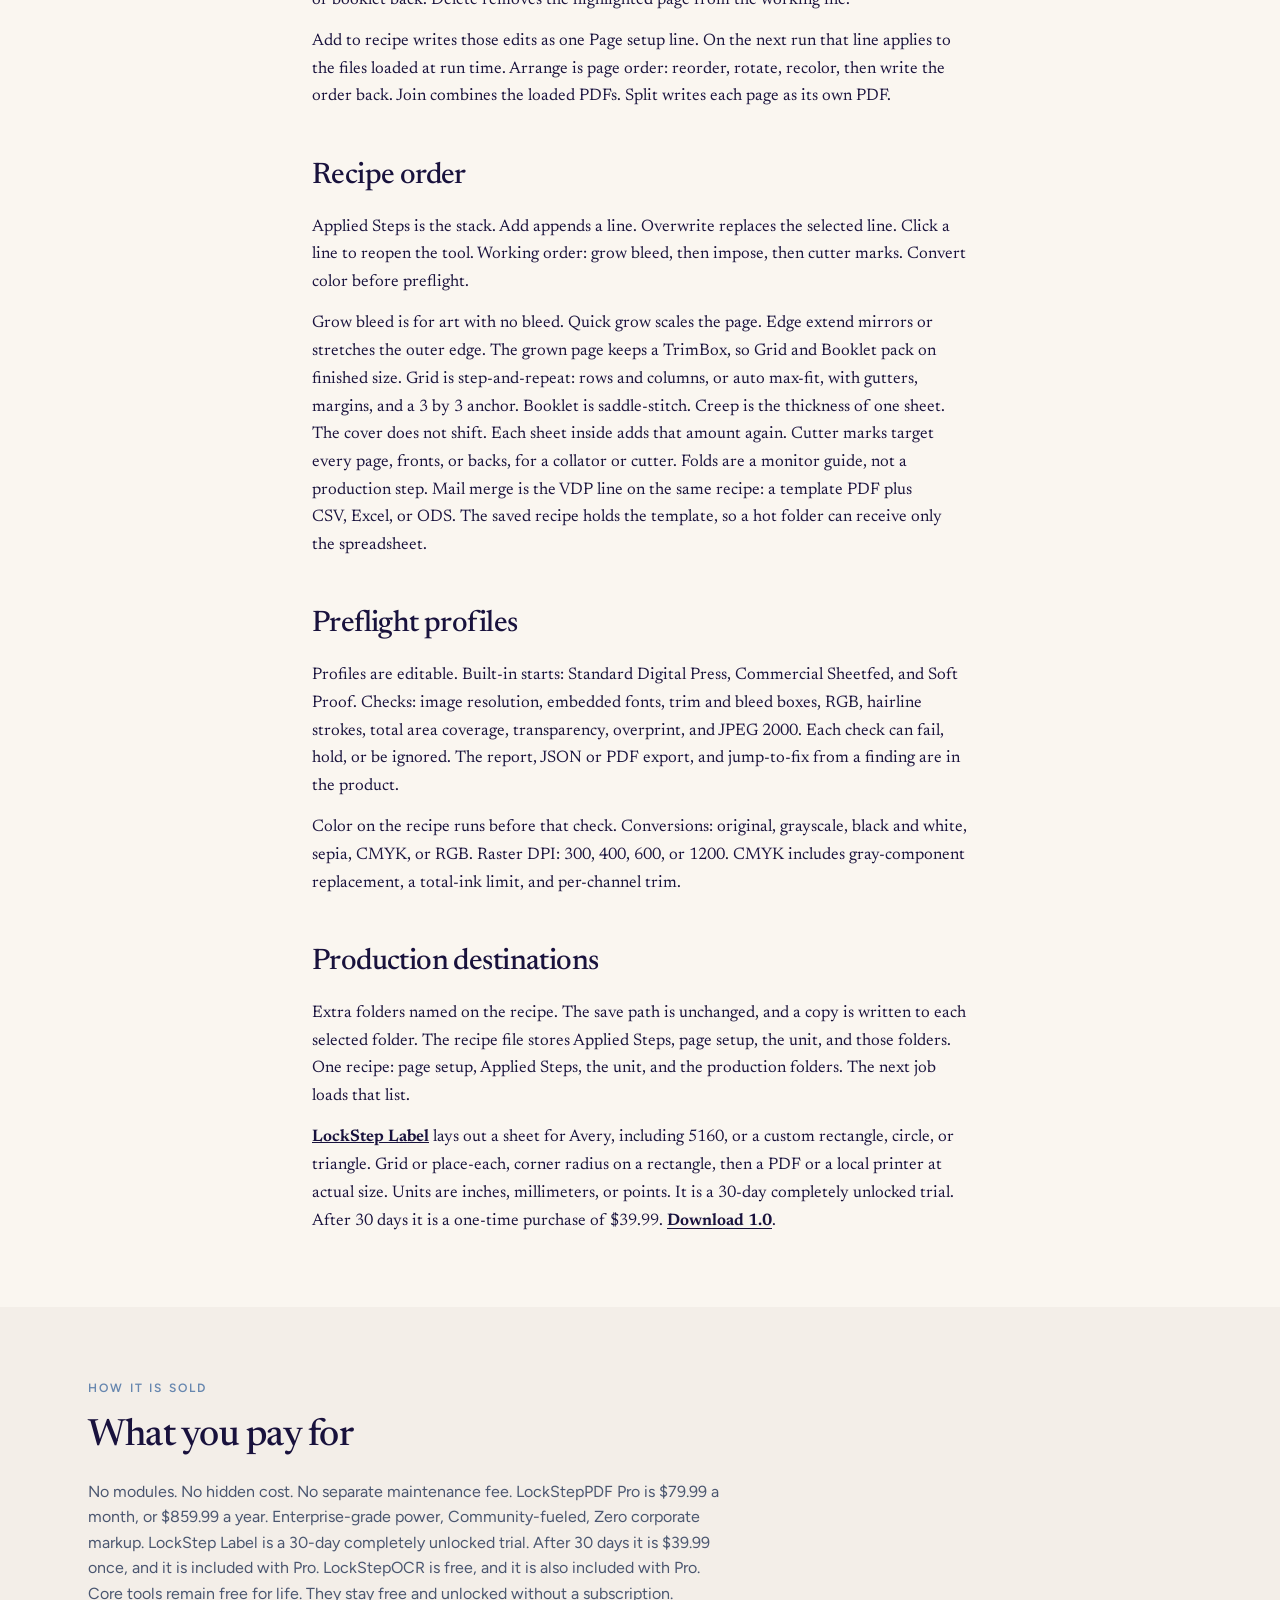
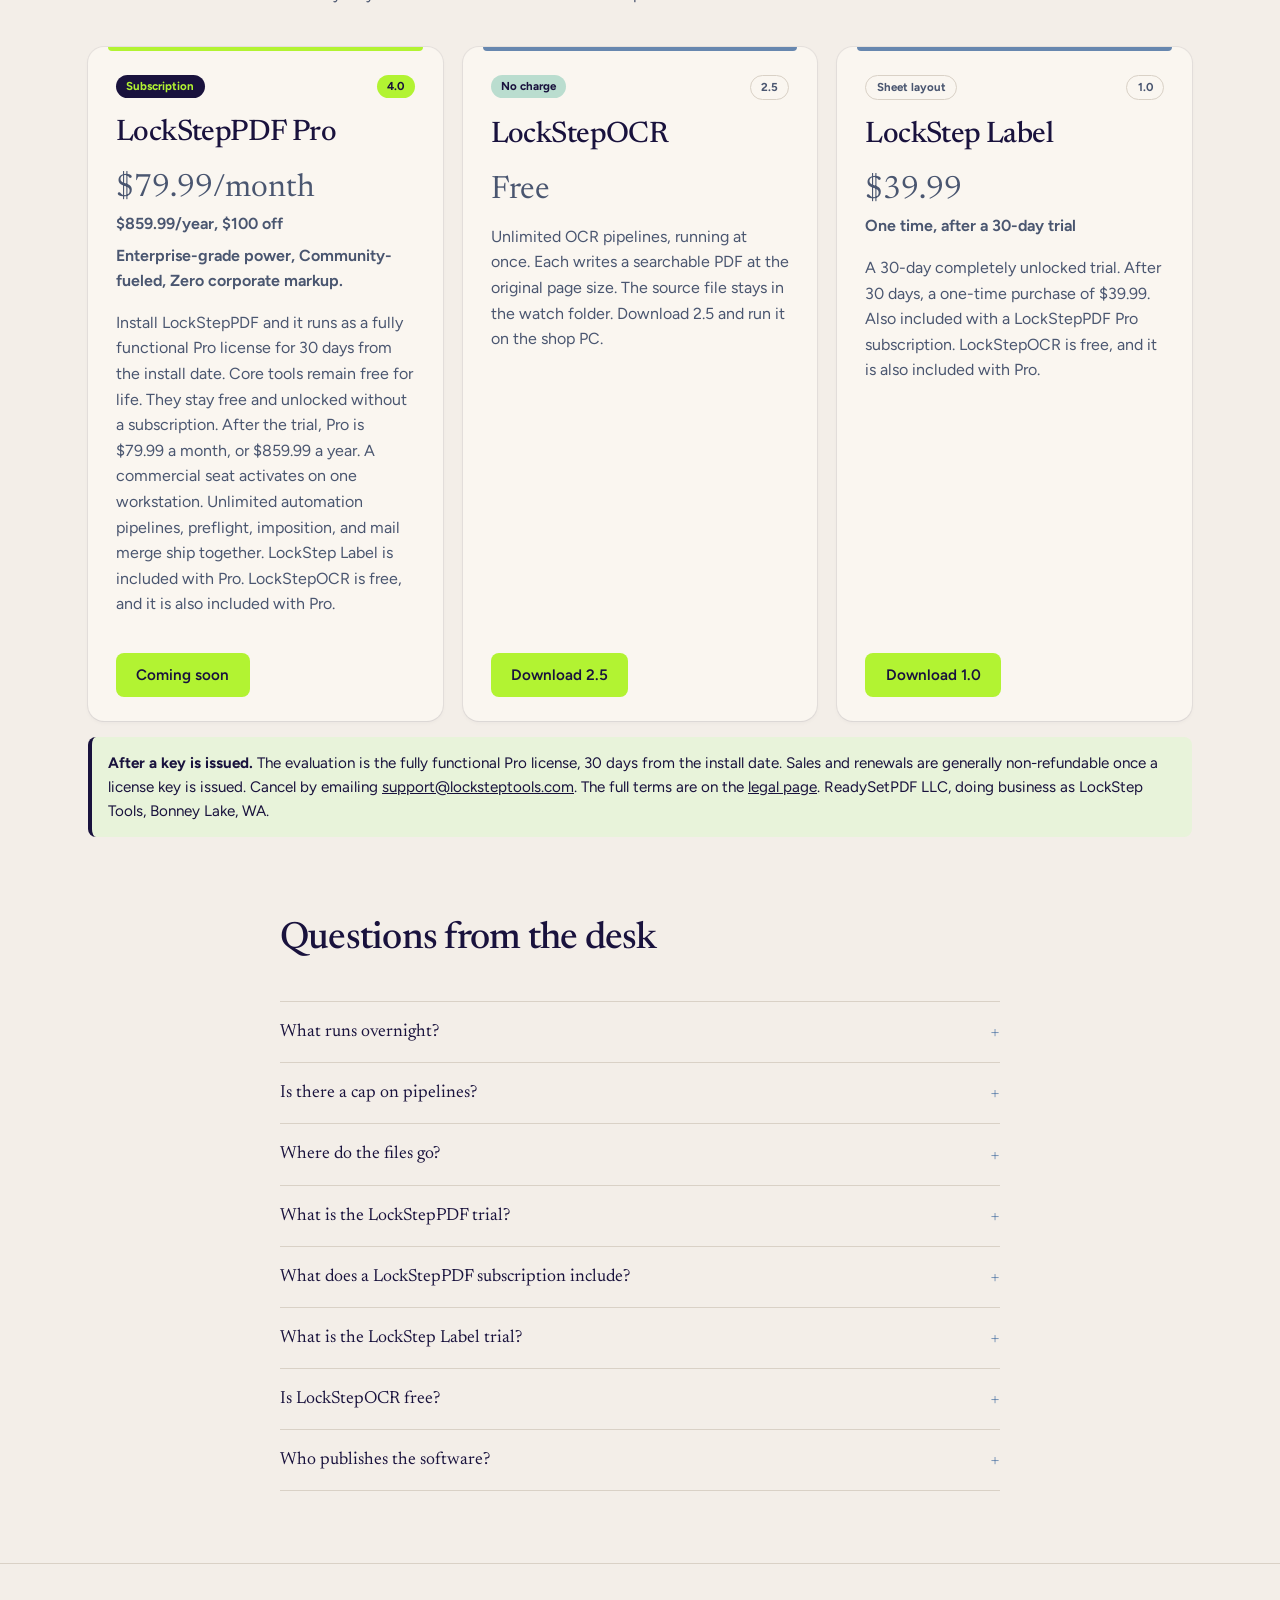
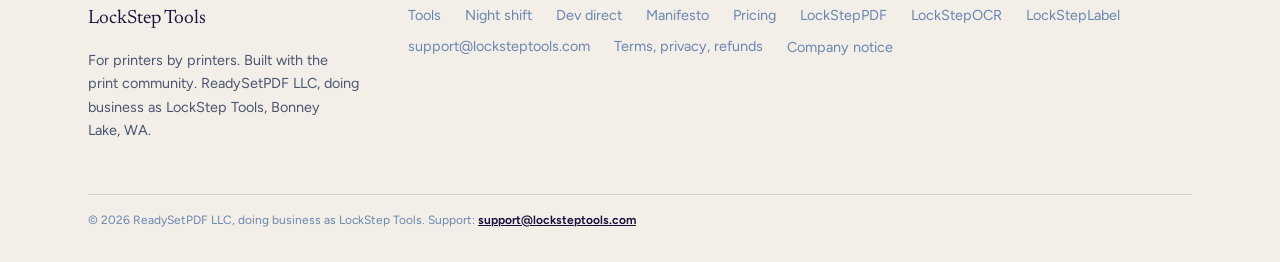
==== commit 6916c132: "11.3.26D" ====
--- a/index.html
+++ b/index.html
@@ -15,7 +15,7 @@
     <link rel="preconnect" href="https://fonts.googleapis.com">
     <link rel="preconnect" href="https://fonts.gstatic.com" crossorigin>
     <link rel="stylesheet" href="https://fonts.googleapis.com/css2?family=Figtree:ital,wght@0,400;0,500;0,600;0,700;1,400&family=Newsreader:opsz,wght@6..72,400;6..72,500;6..72,600&display=swap">
-    <link rel="stylesheet" href="assets/css/style.css?v=25">
+    <link rel="stylesheet" href="assets/css/style.css?v=26">
     <meta property="og:title" content="LockStep Tools — Software for the Print Industry">
     <meta property="og:description" content="Built for the shop floor, with the print community. Need a tool, send an email. Find a bug, we fix it together.">
     <meta property="og:url" content="https://locksteptools.com/">
@@ -74,17 +74,22 @@
             </svg>
             LockStep Tools
         </a>
-        <nav class="nav-links" aria-label="Primary">
-            <a href="#tools">Tools</a>
-            <a href="#night-shift">Night shift</a>
-            <a href="#dev-direct">Dev direct</a>
-            <a href="#manifesto">Manifesto</a>
-            <a href="#pricing">Pricing</a>
-            <a href="pdf/">LockStepPDF</a>
-            <a href="ocr/">LockStepOCR</a>
-            <a href="label/">LockStepLabel</a>
-        </nav>
-        <div>
+        <div class="header-nav">
+            <nav class="nav-links nav-products" aria-label="Products">
+                <a href="pdf/">LockStepPDF</a>
+                <a href="ocr/">LockStepOCR</a>
+                <a href="label/">LockStepLabel</a>
+            </nav>
+            <nav class="nav-links nav-sections" aria-label="Site">
+                <a href="#tools">Tools</a>
+                <a href="#night-shift">Night shift</a>
+                <a href="#dev-direct">Dev direct</a>
+                <a href="#manifesto">Manifesto</a>
+                <a href="#pricing">Pricing</a>
+            </nav>
+        </div>
+        <div class="header-side">
+            <a class="nav-help" href="pdf/help/">LockStepPDF Help Center</a>
             <button class="menu-btn" type="button" aria-label="Open menu" aria-expanded="false" onclick="openDrawer()">
                 <svg width="20" height="20" viewBox="0 0 24 24" fill="none" stroke="currentColor" stroke-width="2"><path d="M4 6h16M4 12h16M4 18h16"/></svg>
             </button>
@@ -97,14 +102,16 @@
     <div class="drawer-panel">
         <h2>LockStep Tools</h2>
         <nav aria-label="Mobile">
+            <a href="pdf/" onclick="closeDrawer()">LockStepPDF</a>
+            <a href="ocr/" onclick="closeDrawer()">LockStepOCR</a>
+            <a href="label/" onclick="closeDrawer()">LockStepLabel</a>
+            <a class="drawer-help" href="pdf/help/" onclick="closeDrawer()">LockStepPDF Help Center</a>
+            <span class="drawer-rule"></span>
             <a href="#tools" onclick="closeDrawer()">Tools</a>
             <a href="#night-shift" onclick="closeDrawer()">Night shift</a>
             <a href="#dev-direct" onclick="closeDrawer()">Dev direct</a>
             <a href="#manifesto" onclick="closeDrawer()">Manifesto</a>
             <a href="#pricing" onclick="closeDrawer()">Pricing</a>
-            <a href="pdf/" onclick="closeDrawer()">LockStepPDF</a>
-            <a href="ocr/" onclick="closeDrawer()">LockStepOCR</a>
-            <a href="label/" onclick="closeDrawer()">LockStepLabel</a>
         </nav>
     </div>
 </div>
--- a/assets/css/style.css
+++ b/assets/css/style.css
@@ -103,17 +103,17 @@
 .site-header .inner {
     max-width: 1280px;
     margin: 0 auto;
-    height: 64px;
-    padding: 0 1.5rem;
+    min-height: 64px;
+    padding: 0.5rem 1.5rem;
     display: flex;
     align-items: center;
-    justify-content: space-between;
-    gap: 1rem;
+    gap: 1.25rem;
 }
 
 .brand {
     display: inline-flex;
     align-items: center;
+    flex: 0 0 auto;
     gap: 0.65rem;
     color: var(--lime);
     font-family: var(--font-display);
@@ -125,12 +125,53 @@
 
 .brand svg { display: block; flex: 0 0 auto; }
 
+.header-nav {
+    display: flex;
+    flex-direction: column;
+    align-items: flex-end;
+    gap: 0.15rem;
+    margin-left: auto;
+}
+
+.header-side {
+    display: flex;
+    align-items: center;
+    gap: 0.75rem;
+    flex: 0 0 auto;
+}
+
 .nav-links {
     display: flex;
     gap: 0.95rem;
     font-size: 0.9rem;
     font-weight: 500;
 }
+
+.nav-products {
+    gap: 1.15rem;
+    font-size: 0.98rem;
+    font-weight: 650;
+}
+
+.nav-sections {
+    gap: 0.9rem;
+    font-size: 0.88rem;
+}
+
+.nav-sections a { color: rgba(243, 238, 232, 0.92); }
+
+.nav-help {
+    color: var(--lime);
+    font-size: 0.9rem;
+    font-weight: 650;
+    text-decoration: none;
+    white-space: nowrap;
+    padding-left: 1rem;
+    border-left: 1px solid rgba(178, 243, 50, 0.4);
+}
+
+.nav-help:hover,
+.nav-help[aria-current="page"] { color: var(--cream); }
 
 .nav-links a {
     color: rgba(243, 238, 232, 0.92);
@@ -183,6 +224,14 @@
 .drawer-panel a[aria-current="page"] {
     background: rgba(243, 238, 232, 0.08);
     color: var(--lime);
+}
+
+.drawer-panel a.drawer-help { color: var(--lime); }
+
+.drawer-rule {
+    height: 1px;
+    margin: 0.35rem 0.75rem;
+    background: rgba(243, 238, 232, 0.16);
 }
 
 /* Buttons and badges */
@@ -709,7 +758,7 @@
 
 .foot-copy a { color: var(--navy); font-weight: 650; }
 
-section[id] { scroll-margin-top: 4.75rem; }
+section[id] { scroll-margin-top: 6.25rem; }
 
 #manifesto p:not(.kicker),
 #manifesto li {
@@ -863,9 +912,10 @@
 
 .download-gate .btn { width: 100%; }
 
-@media (max-width: 900px) {
-    .nav-links, .desk-download { display: none; }
+@media (max-width: 980px) {
+    .header-nav, .nav-help, .desk-download { display: none; }
     .menu-btn { display: inline-flex; }
+    .header-side { margin-left: auto; }
 }
 
 @media (max-width: 980px) {
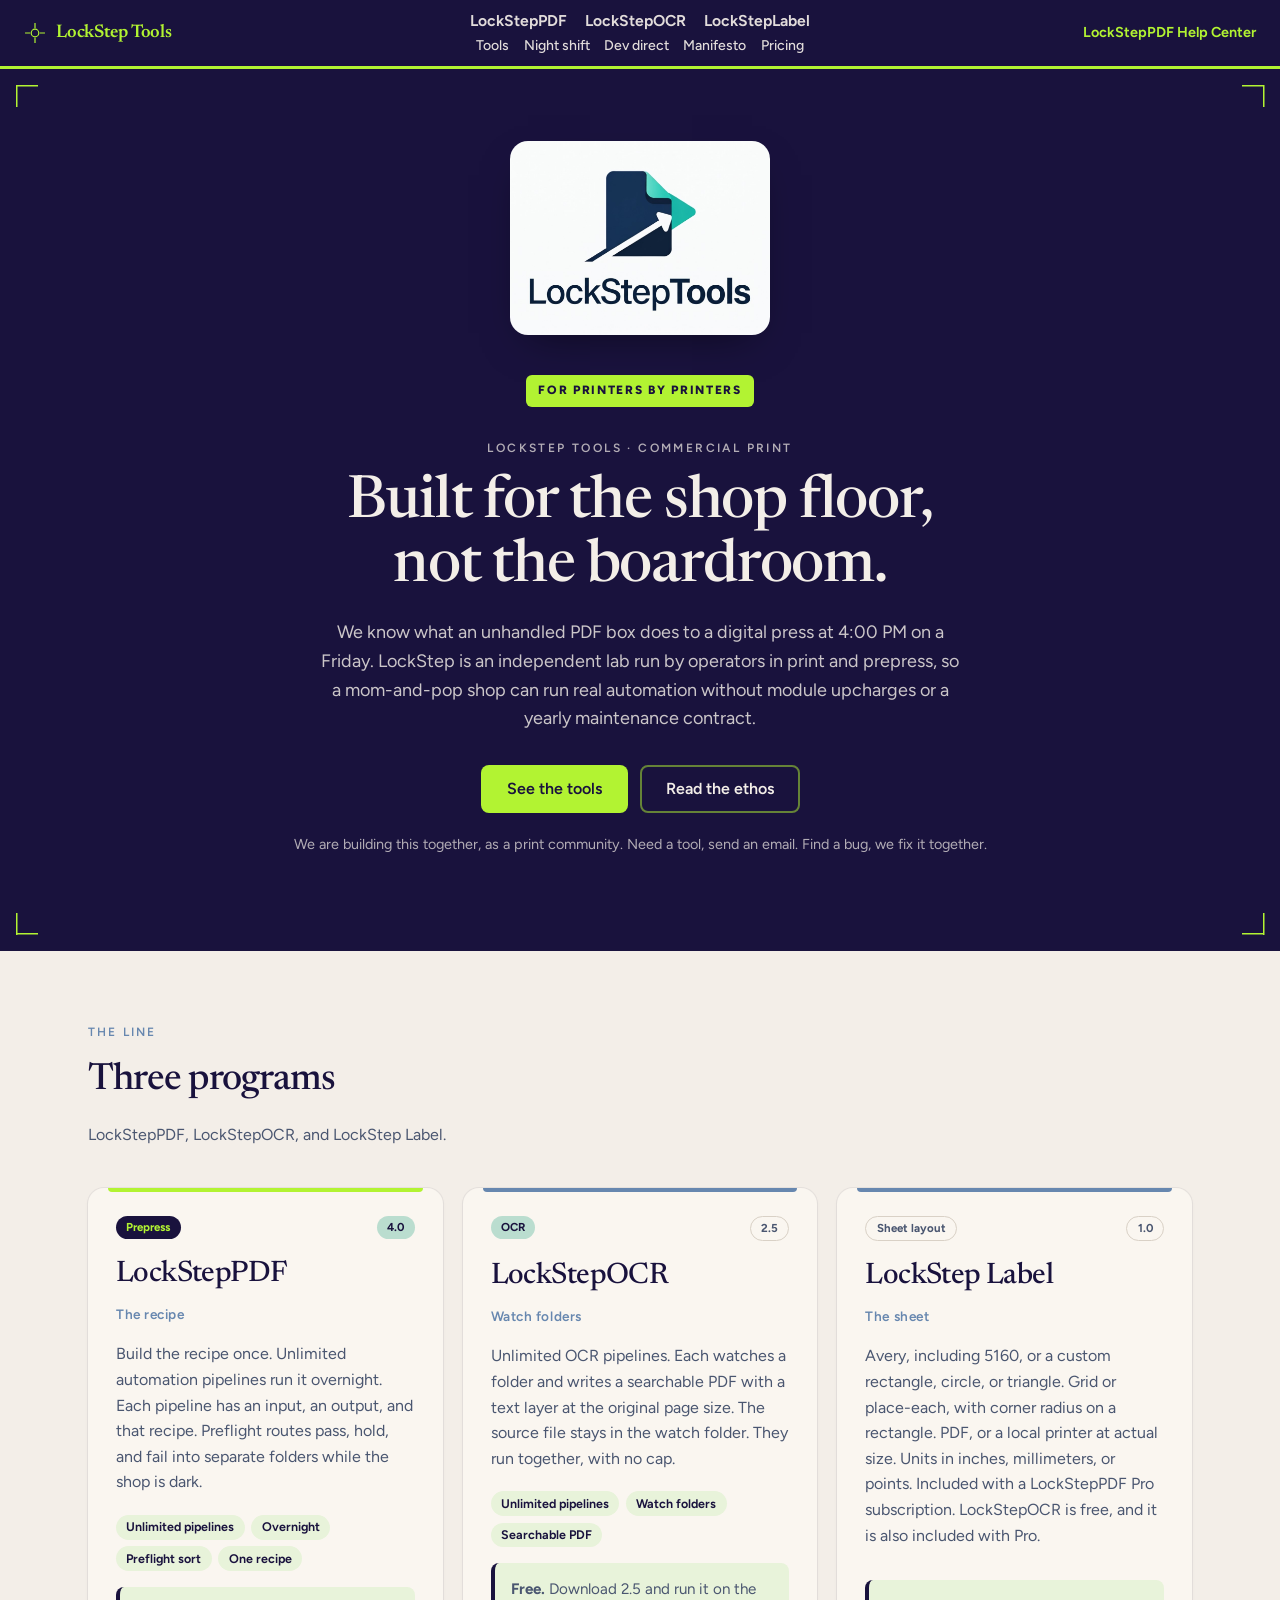
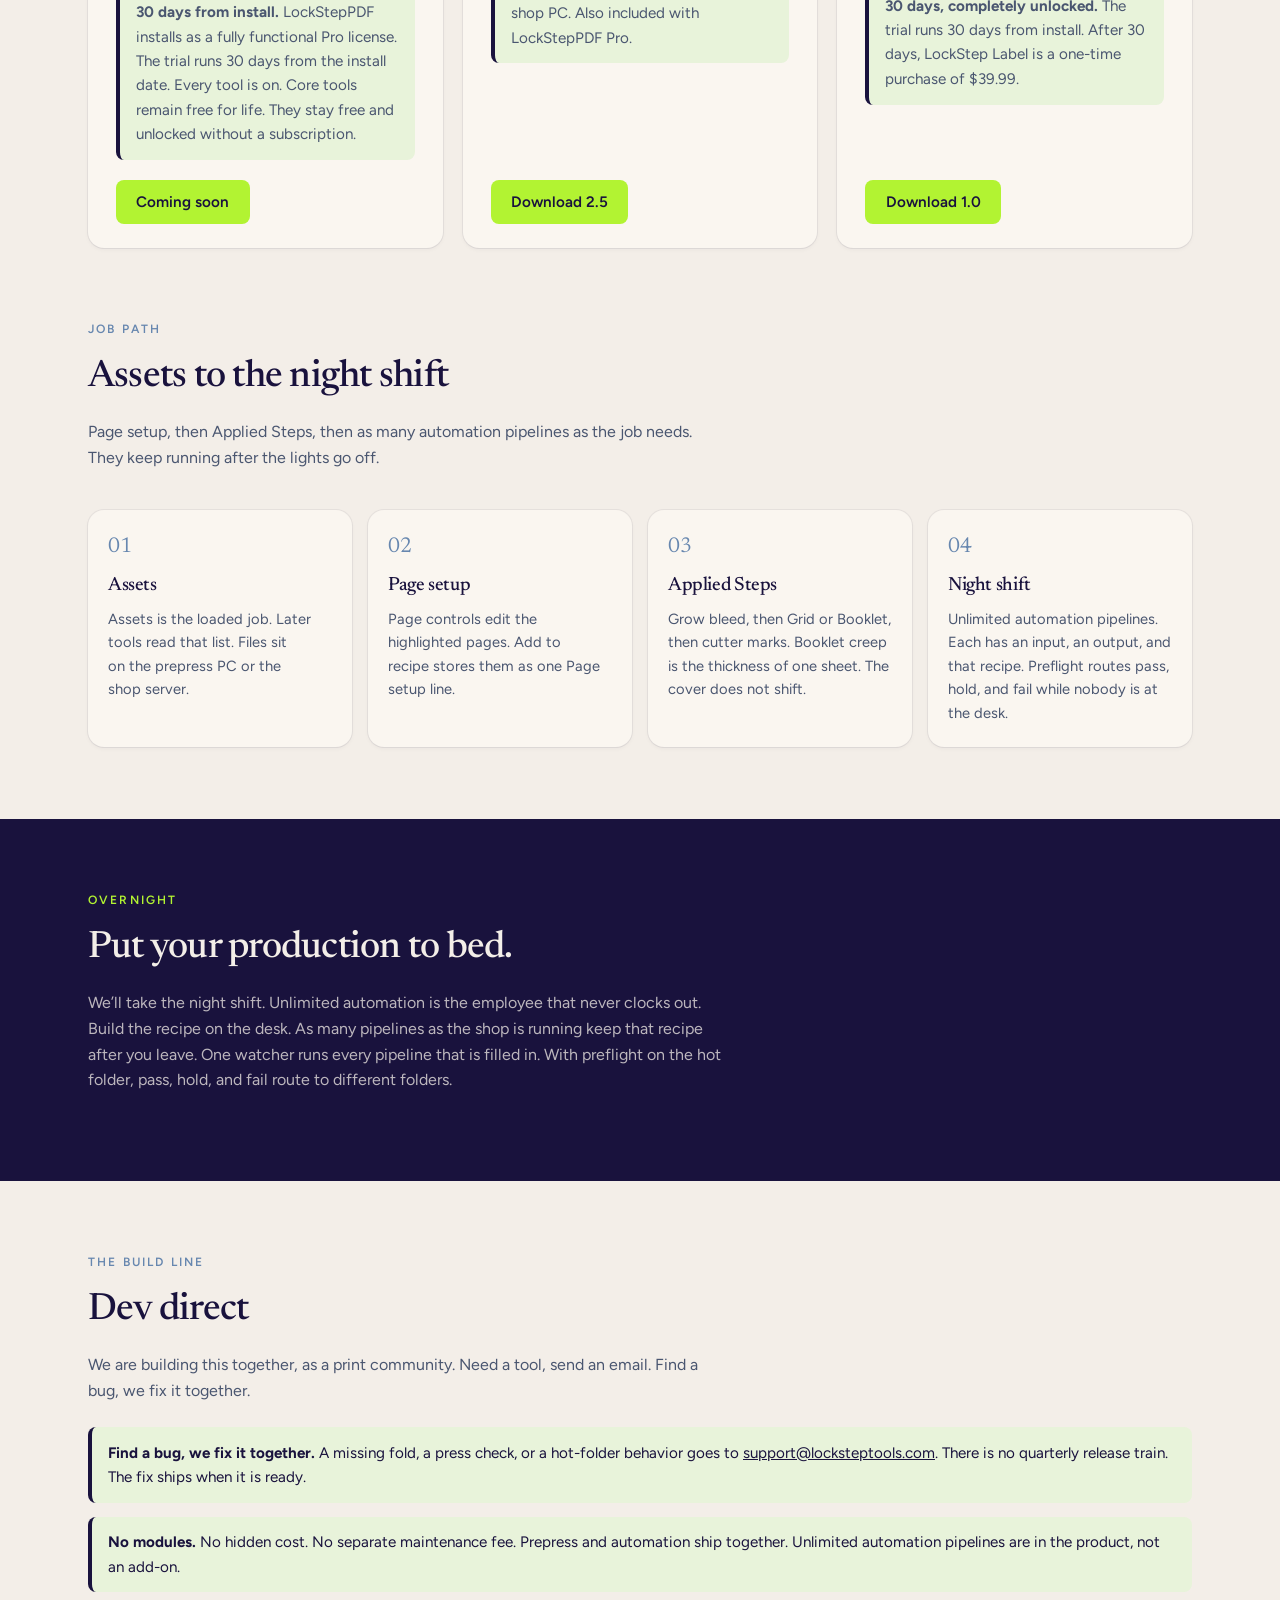
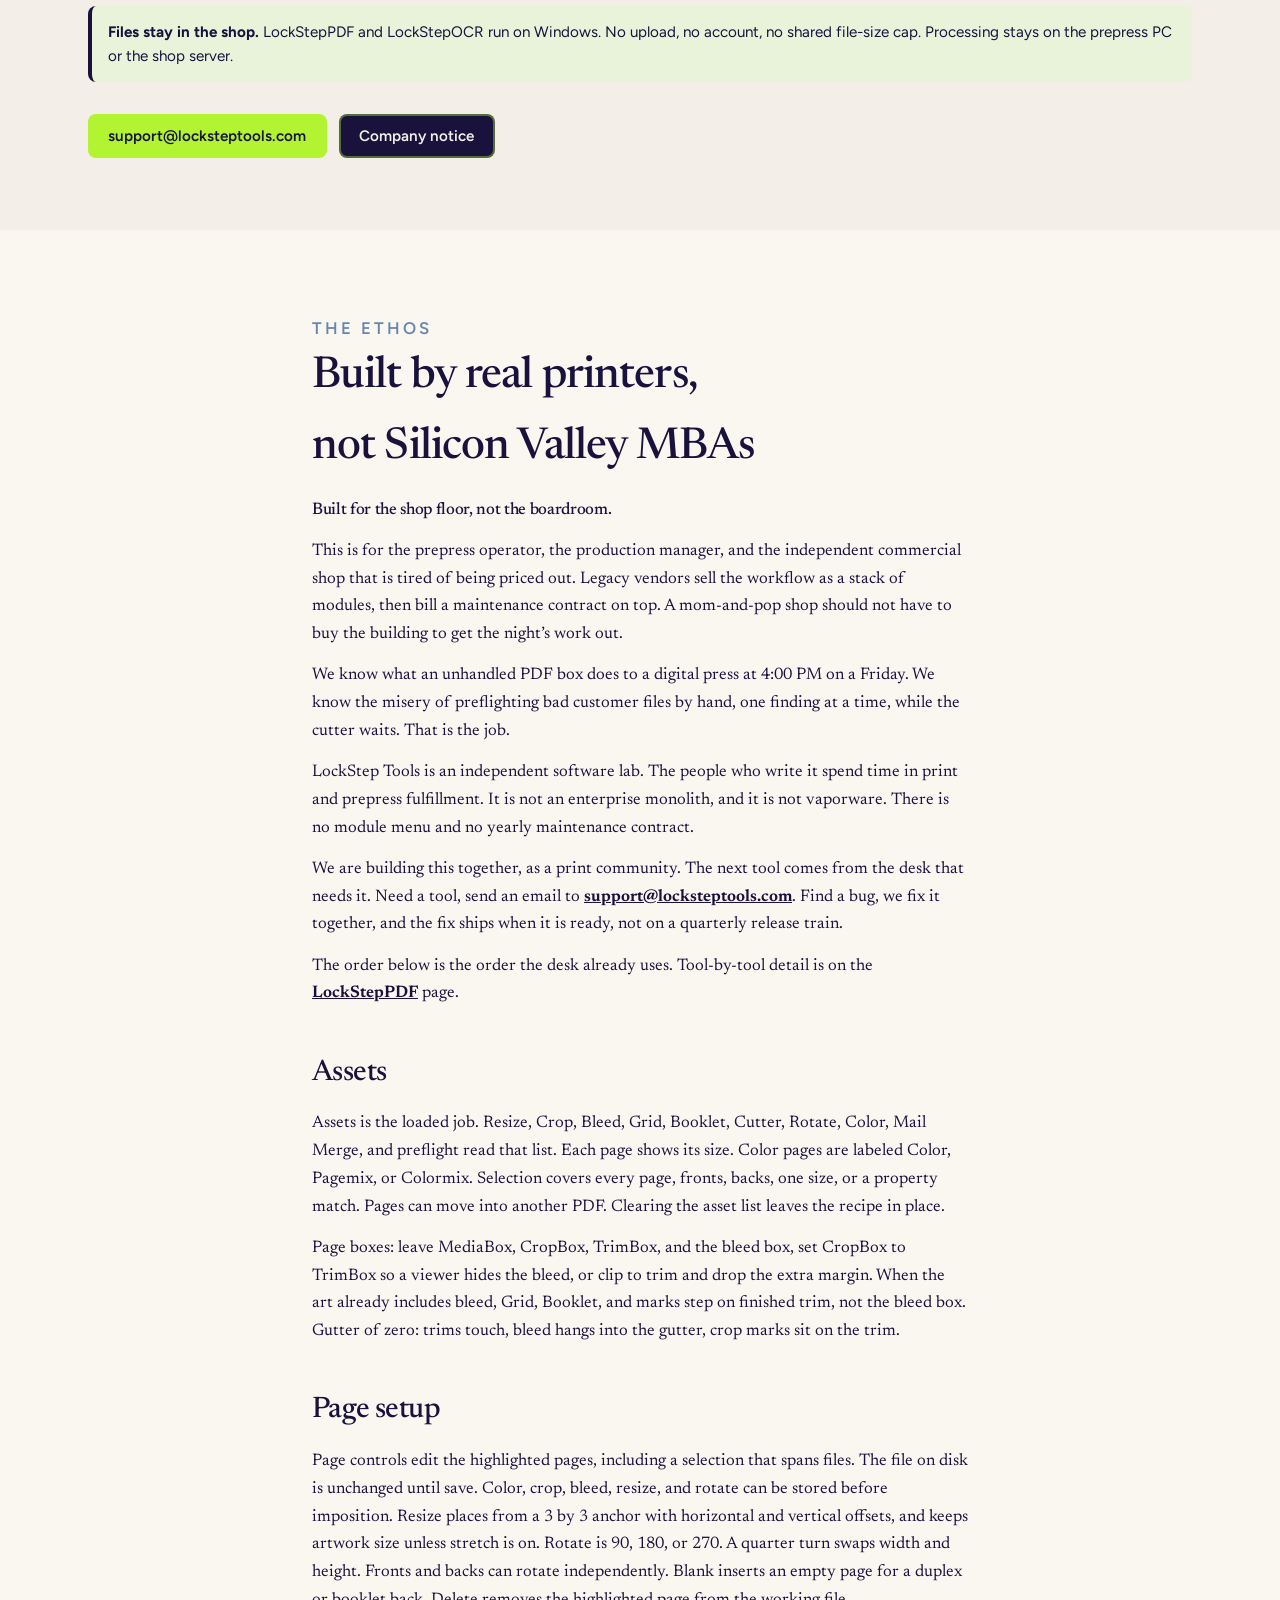
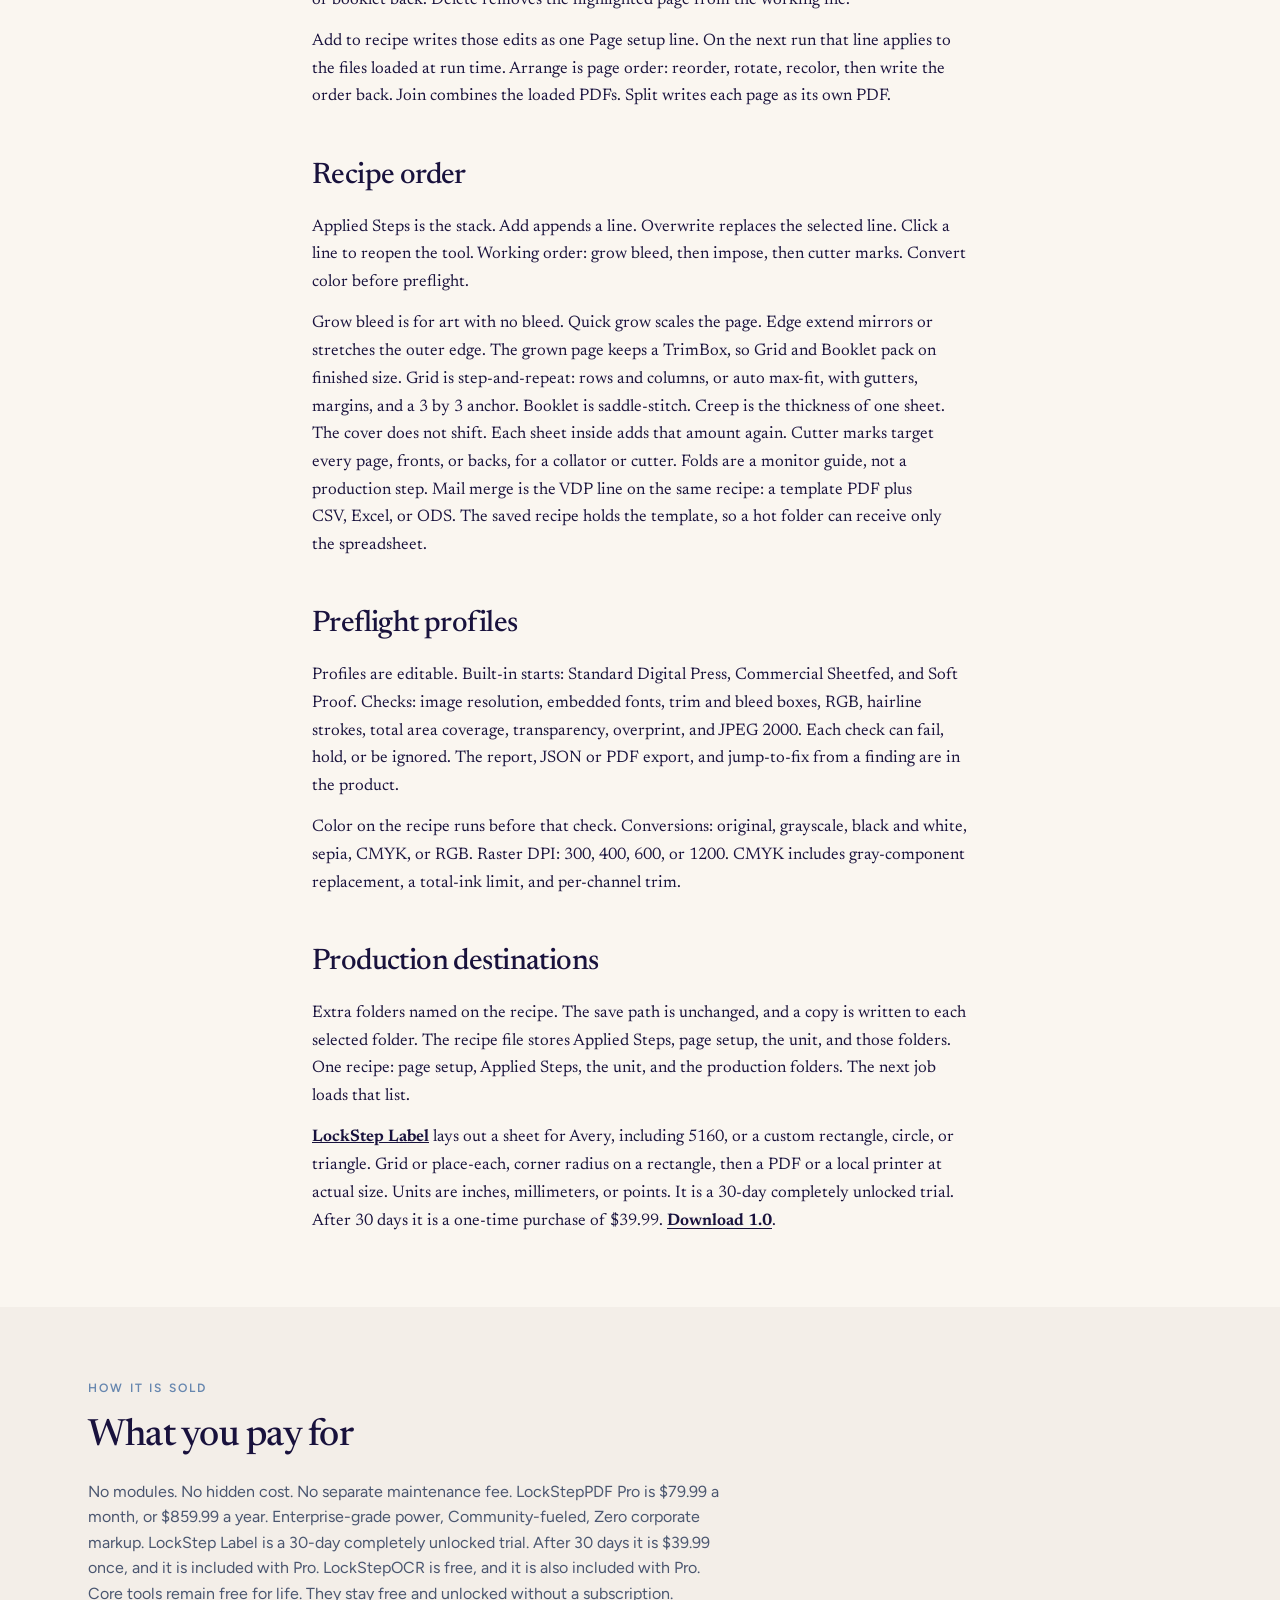
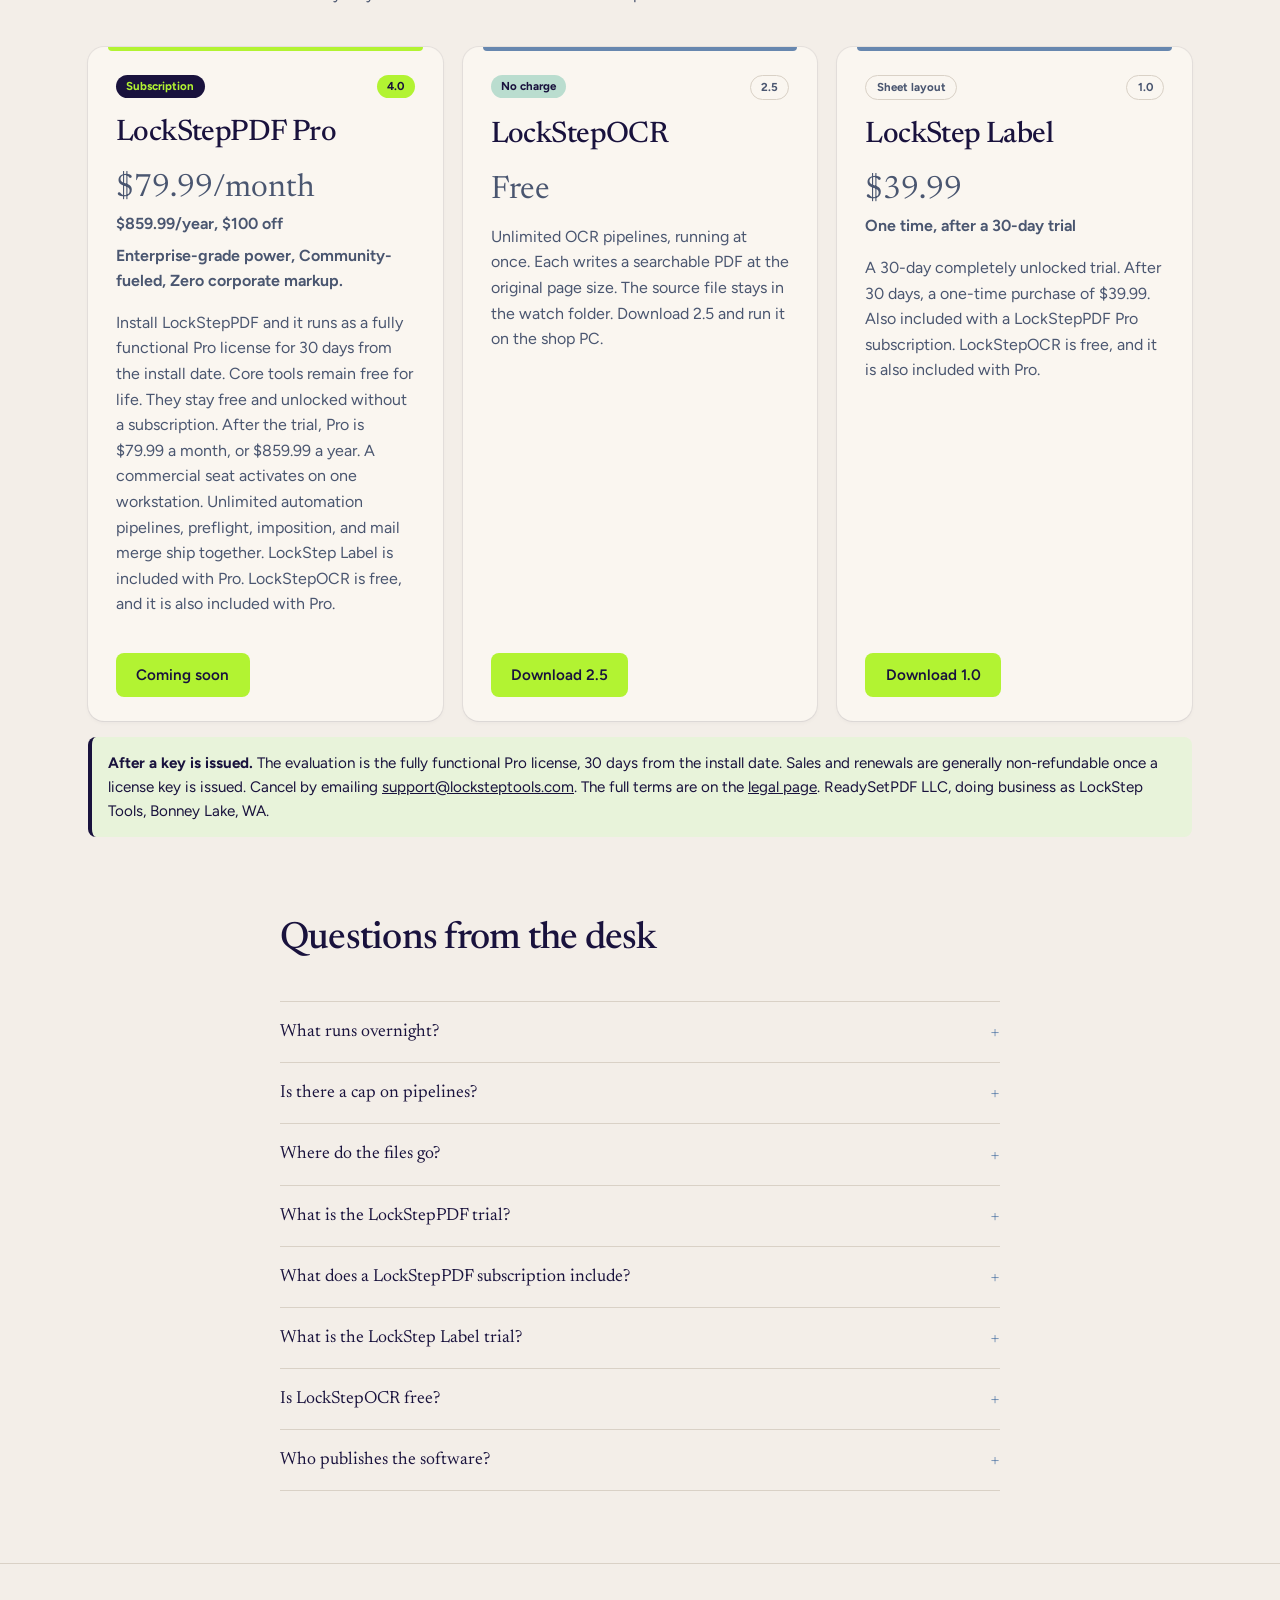
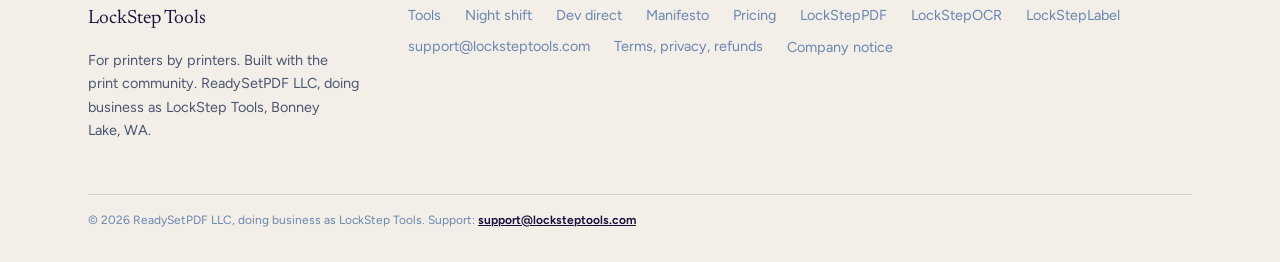
==== commit 56985b89: "11.3.265E" ====
--- a/index.html
+++ b/index.html
@@ -15,7 +15,7 @@
     <link rel="preconnect" href="https://fonts.googleapis.com">
     <link rel="preconnect" href="https://fonts.gstatic.com" crossorigin>
     <link rel="stylesheet" href="https://fonts.googleapis.com/css2?family=Figtree:ital,wght@0,400;0,500;0,600;0,700;1,400&family=Newsreader:opsz,wght@6..72,400;6..72,500;6..72,600&display=swap">
-    <link rel="stylesheet" href="assets/css/style.css?v=26">
+    <link rel="stylesheet" href="assets/css/style.css?v=27">
     <meta property="og:title" content="LockStep Tools — Software for the Print Industry">
     <meta property="og:description" content="Built for the shop floor, with the print community. Need a tool, send an email. Find a bug, we fix it together.">
     <meta property="og:url" content="https://locksteptools.com/">
--- a/assets/css/style.css
+++ b/assets/css/style.css
@@ -101,19 +101,21 @@
 }
 
 .site-header .inner {
-    max-width: 1280px;
-    margin: 0 auto;
+    max-width: none;
+    margin: 0;
     min-height: 64px;
     padding: 0.5rem 1.5rem;
-    display: flex;
-    align-items: center;
-    gap: 1.25rem;
+    display: grid;
+    grid-template-columns: 1fr auto 1fr;
+    align-items: center;
+    column-gap: 1.5rem;
 }
 
 .brand {
     display: inline-flex;
     align-items: center;
-    flex: 0 0 auto;
+    grid-column: 1;
+    justify-self: start;
     gap: 0.65rem;
     color: var(--lime);
     font-family: var(--font-display);
@@ -128,16 +130,19 @@
 .header-nav {
     display: flex;
     flex-direction: column;
-    align-items: flex-end;
+    align-items: center;
+    grid-column: 2;
+    justify-self: center;
     gap: 0.15rem;
-    margin-left: auto;
 }
 
 .header-side {
     display: flex;
     align-items: center;
+    justify-content: flex-end;
+    grid-column: 3;
+    justify-self: end;
     gap: 0.75rem;
-    flex: 0 0 auto;
 }
 
 .nav-links {
@@ -166,8 +171,6 @@
     font-weight: 650;
     text-decoration: none;
     white-space: nowrap;
-    padding-left: 1rem;
-    border-left: 1px solid rgba(178, 243, 50, 0.4);
 }
 
 .nav-help:hover,
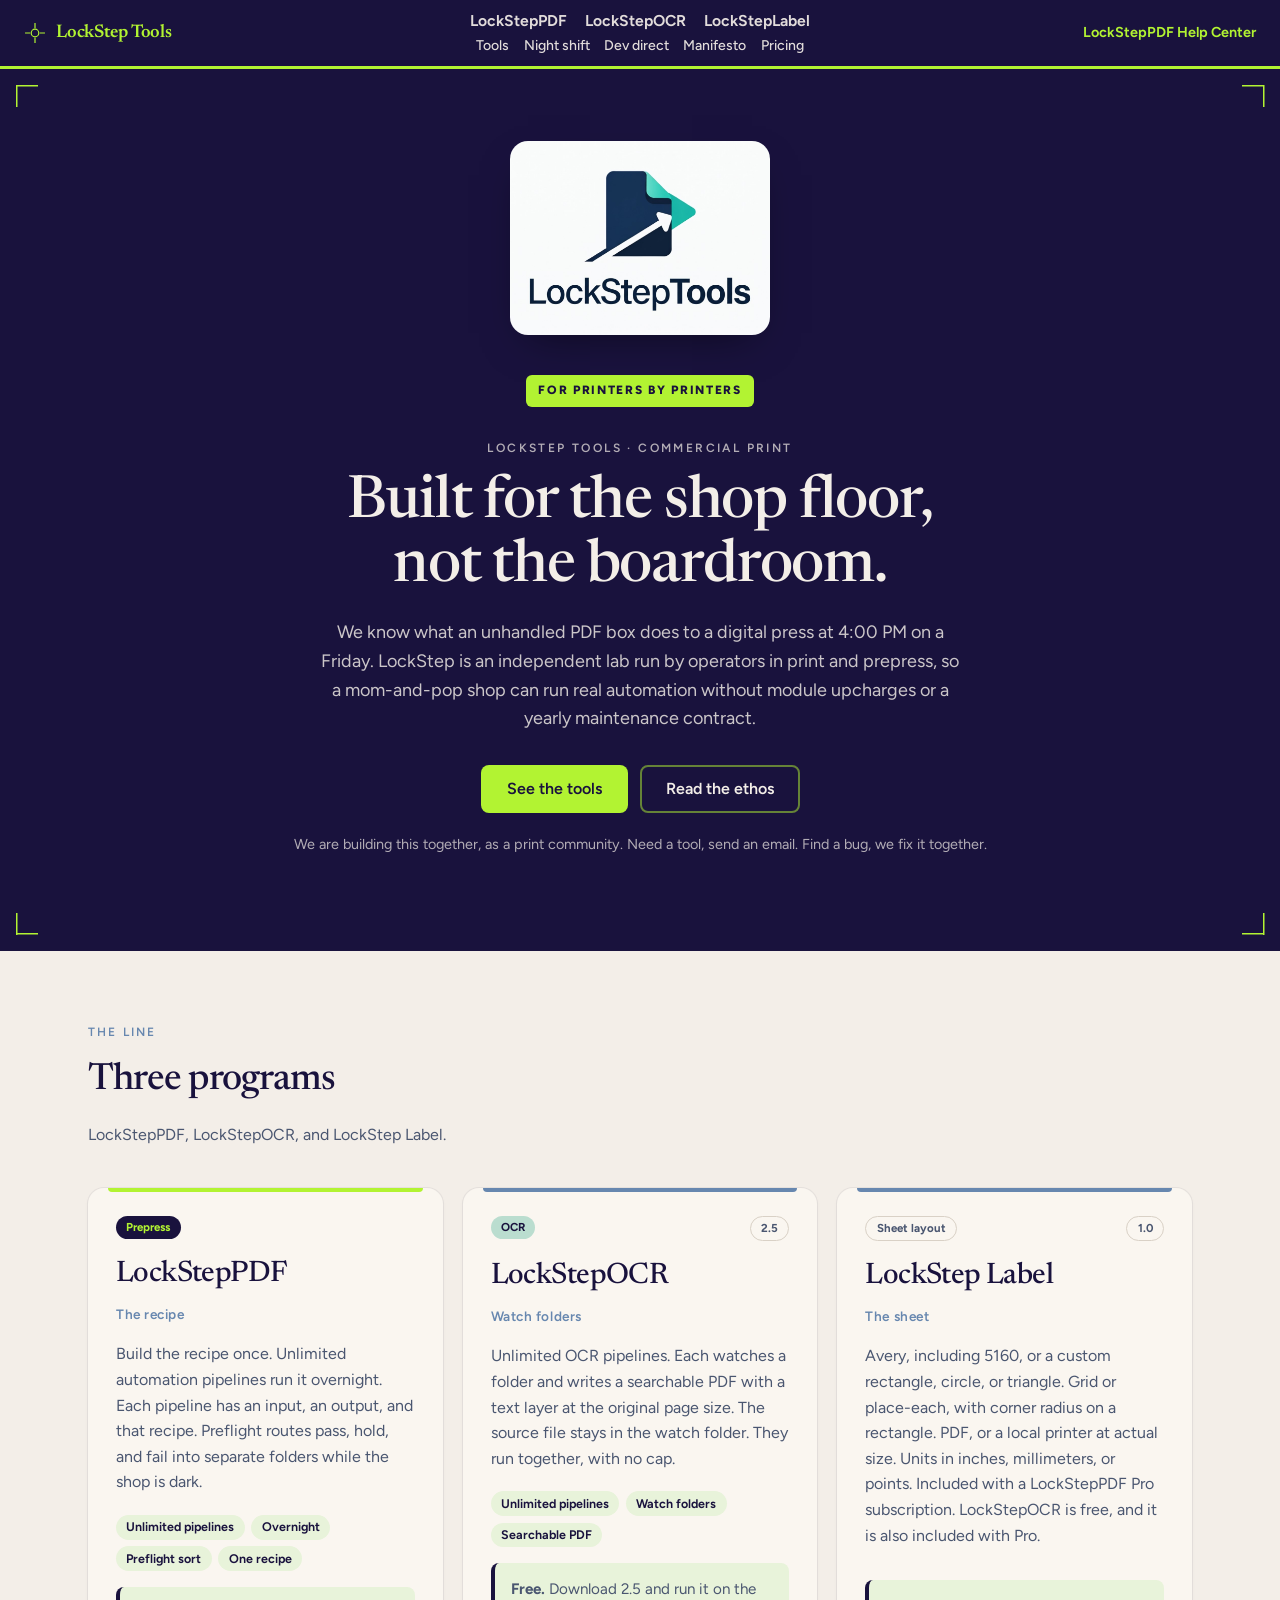
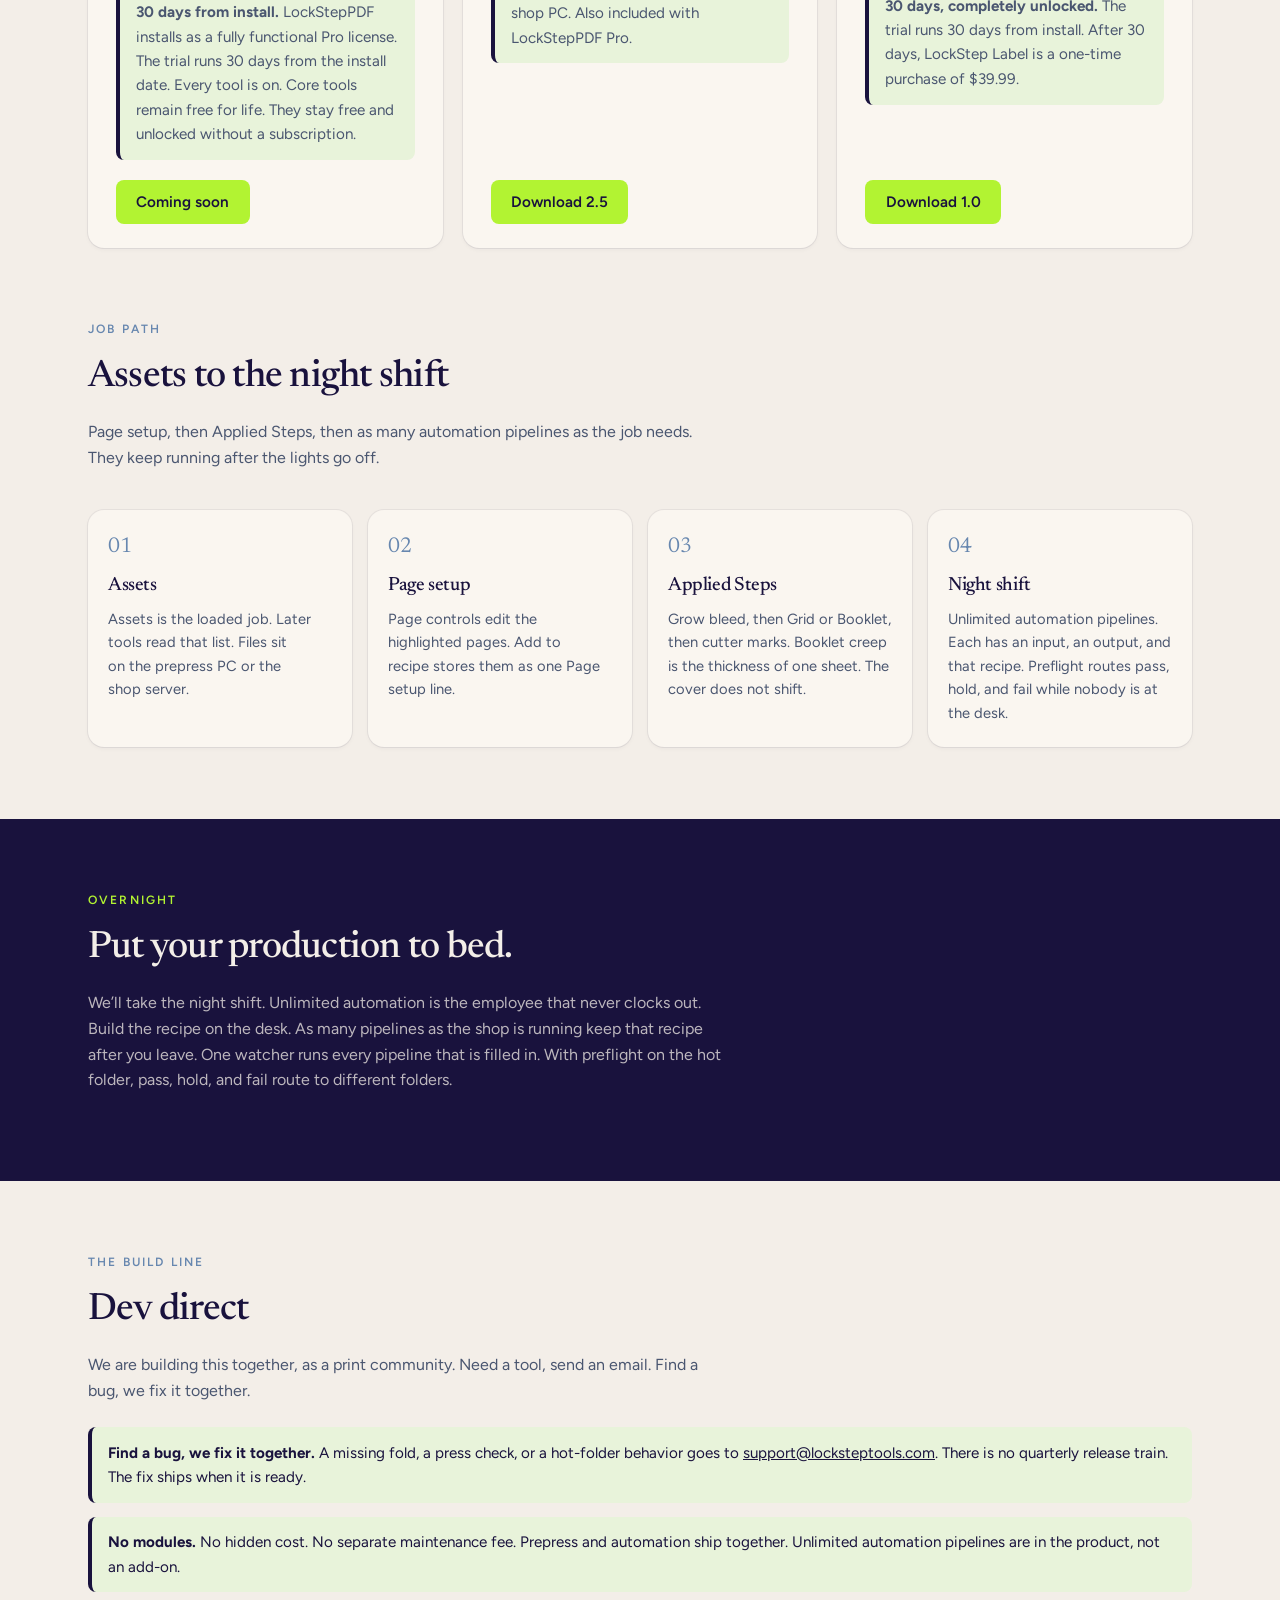
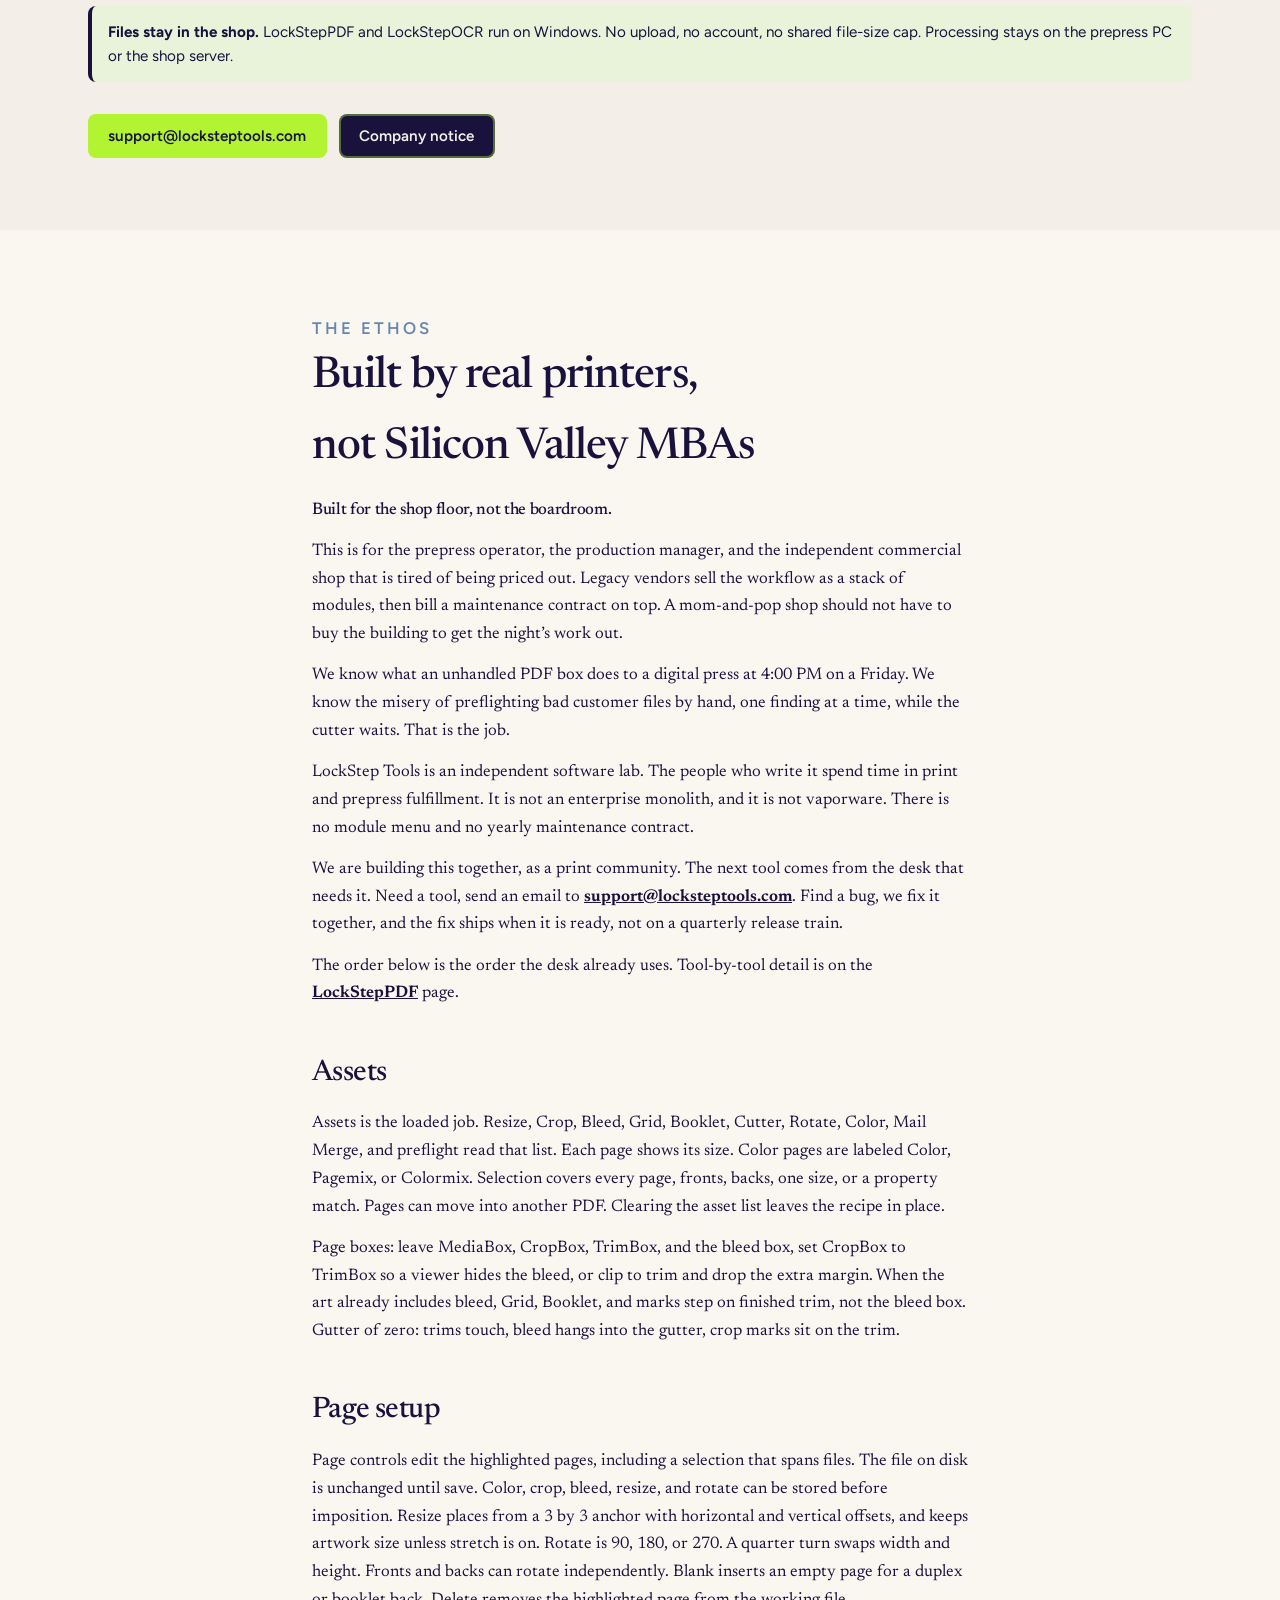
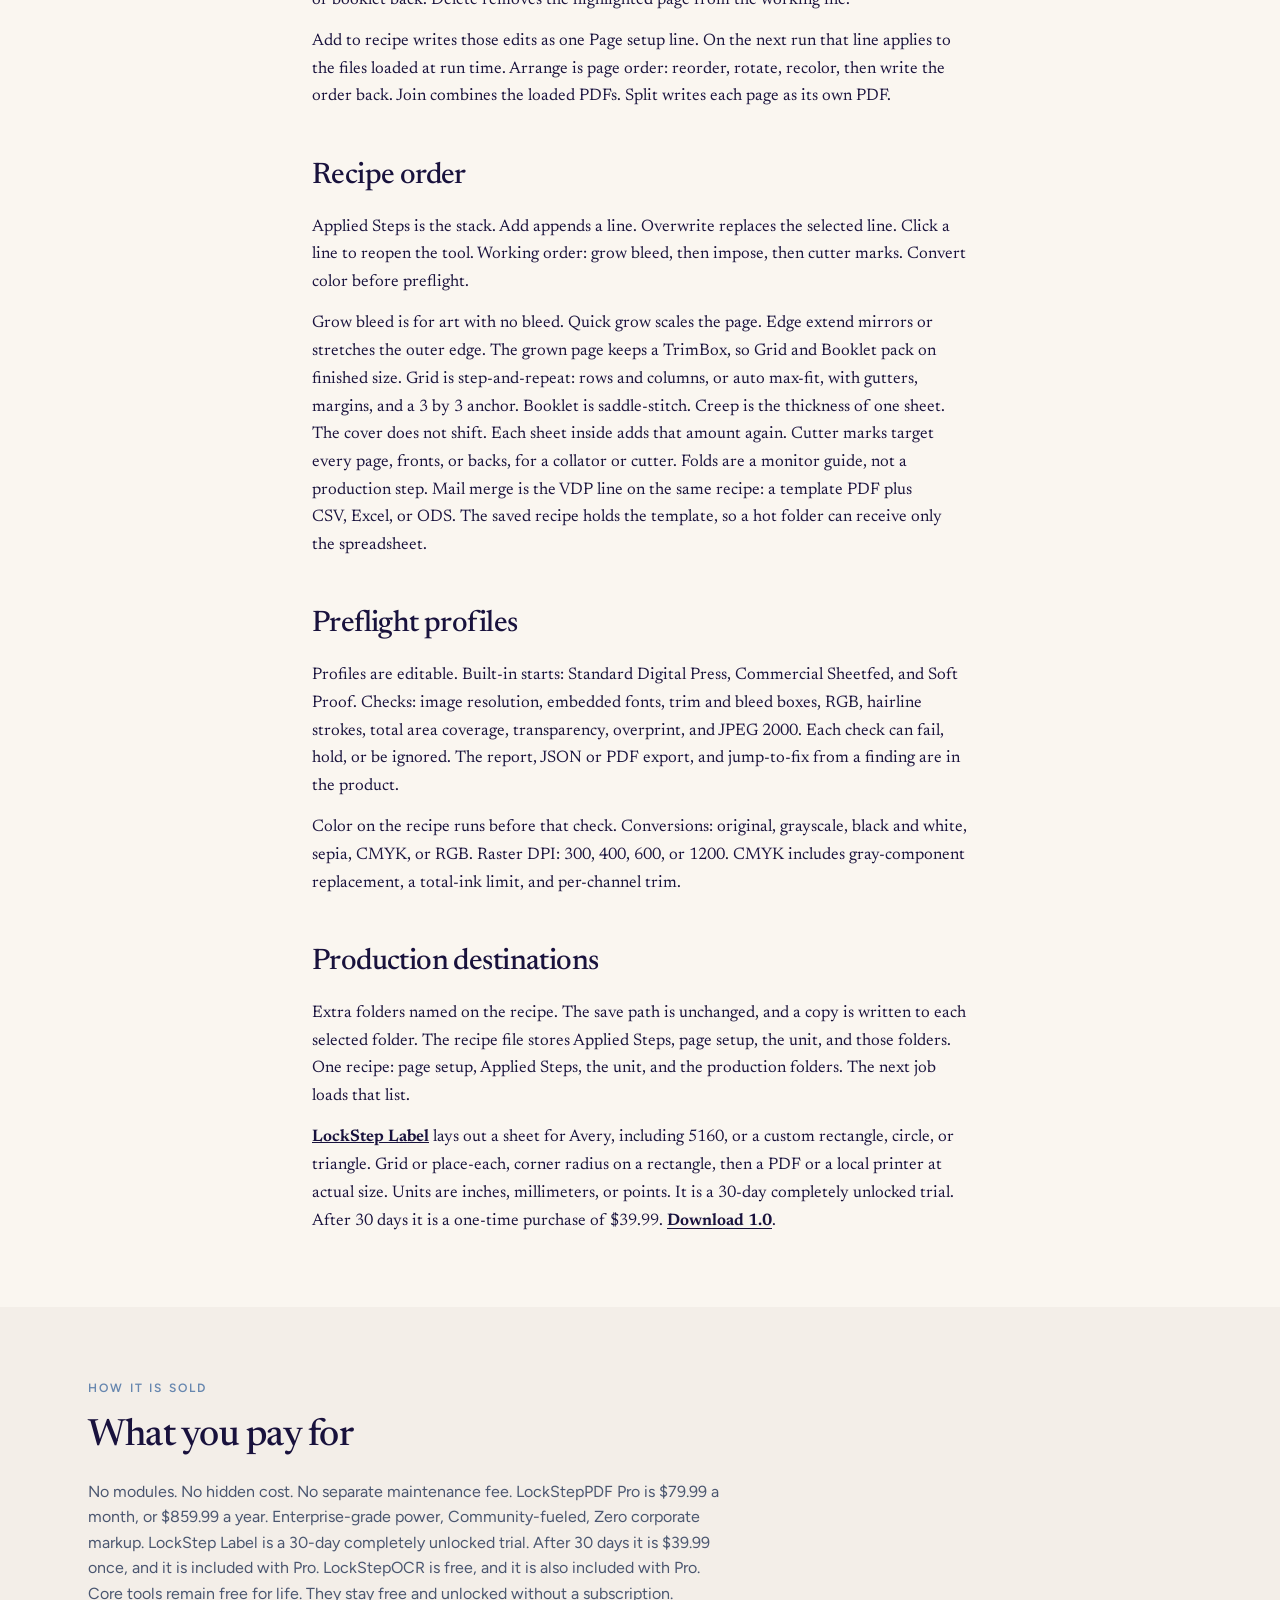
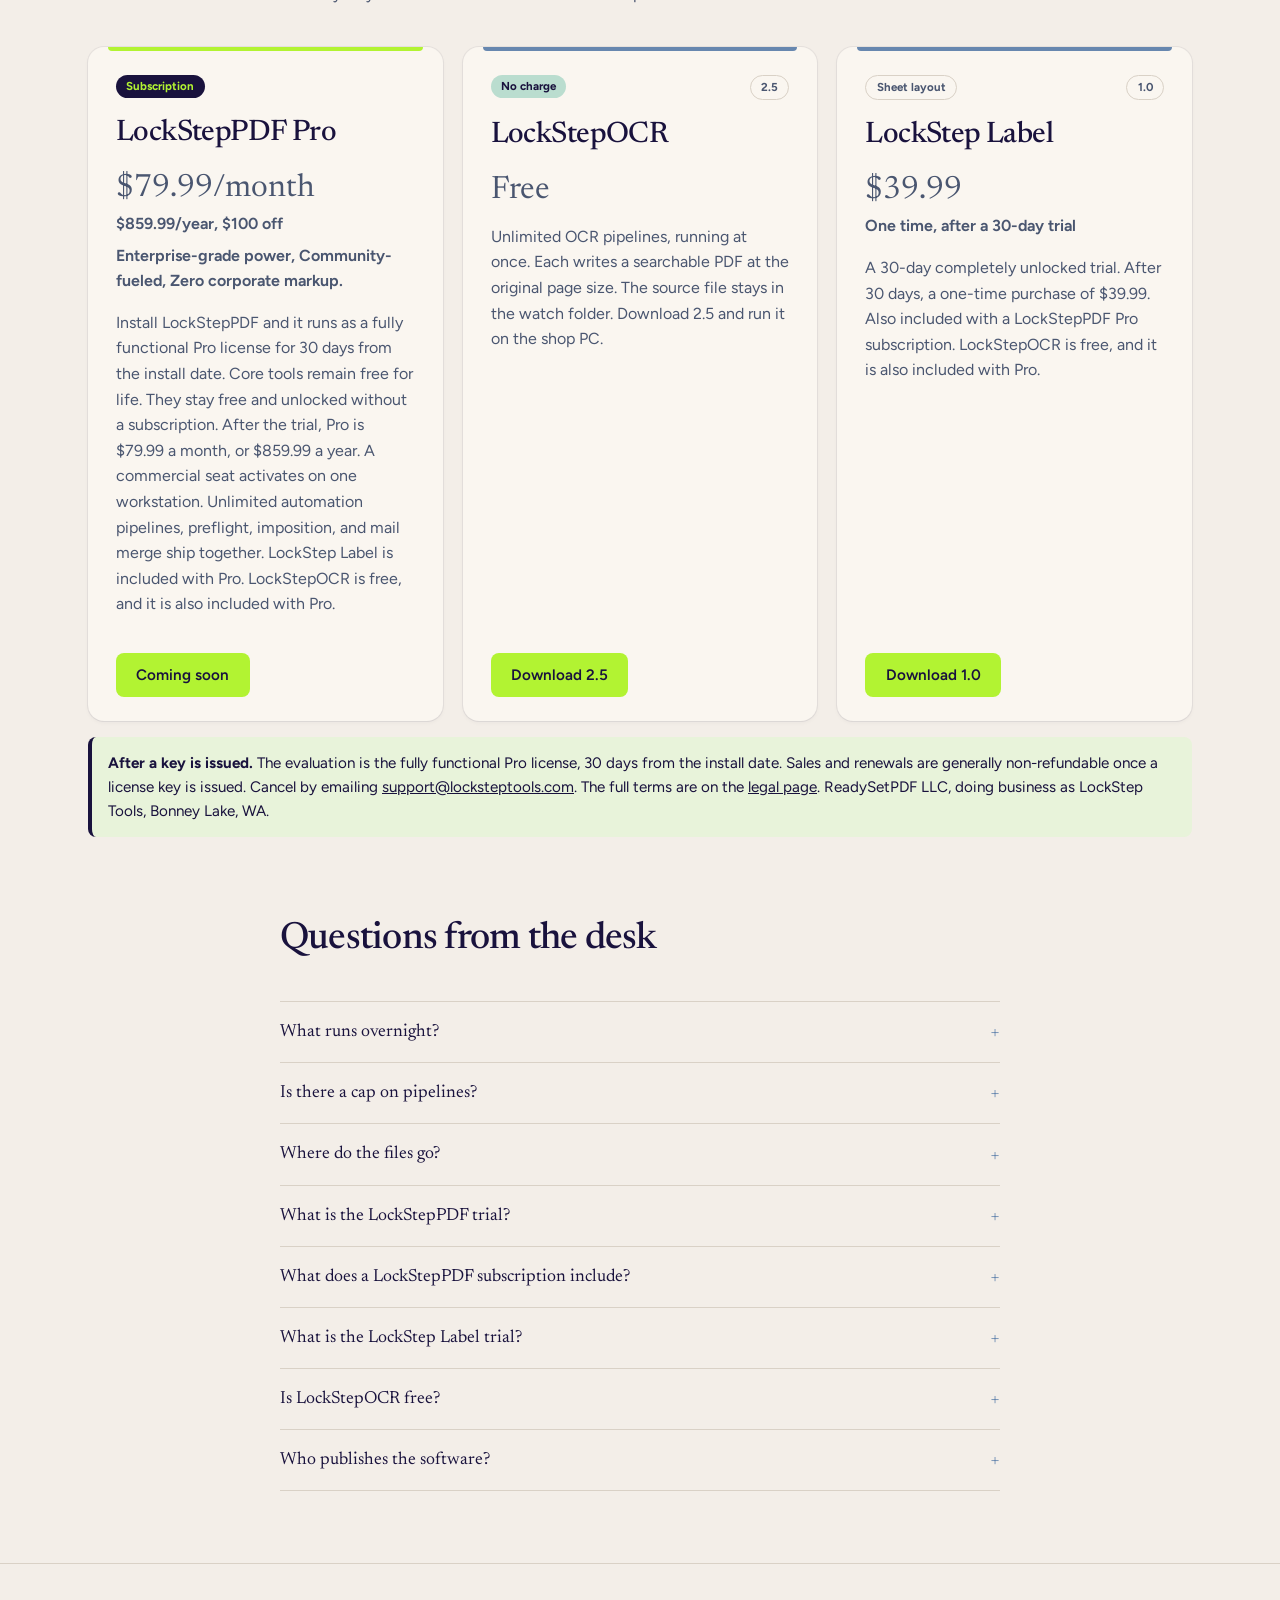
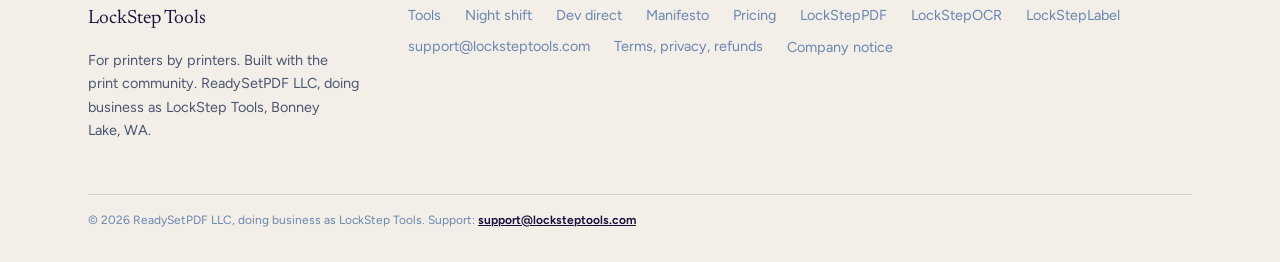
==== commit 34754194: "11.4.26D" ====
--- a/index.html
+++ b/index.html
@@ -145,7 +145,6 @@
                 <article class="ticket">
                     <div class="row-between">
                         <span class="badge badge-navy">Prepress</span>
-                        <span class="badge">4.0</span>
                     </div>
                     <h3>LockStepPDF</h3>
                     <p class="role">The recipe</p>
@@ -289,7 +288,6 @@
                 <article class="ticket">
                     <div class="row-between">
                         <span class="badge badge-navy">Subscription</span>
-                        <span class="badge badge-lime">4.0</span>
                     </div>
                     <h3>LockStepPDF Pro</h3>
                     <p class="price-tag">$79.99/month</p>
@@ -411,6 +409,6 @@
     </div>
 </div>
 
-<script src="assets/js/site.js?v=25"></script>
+<script src="assets/js/site.js?v=26"></script>
 </body>
 </html>
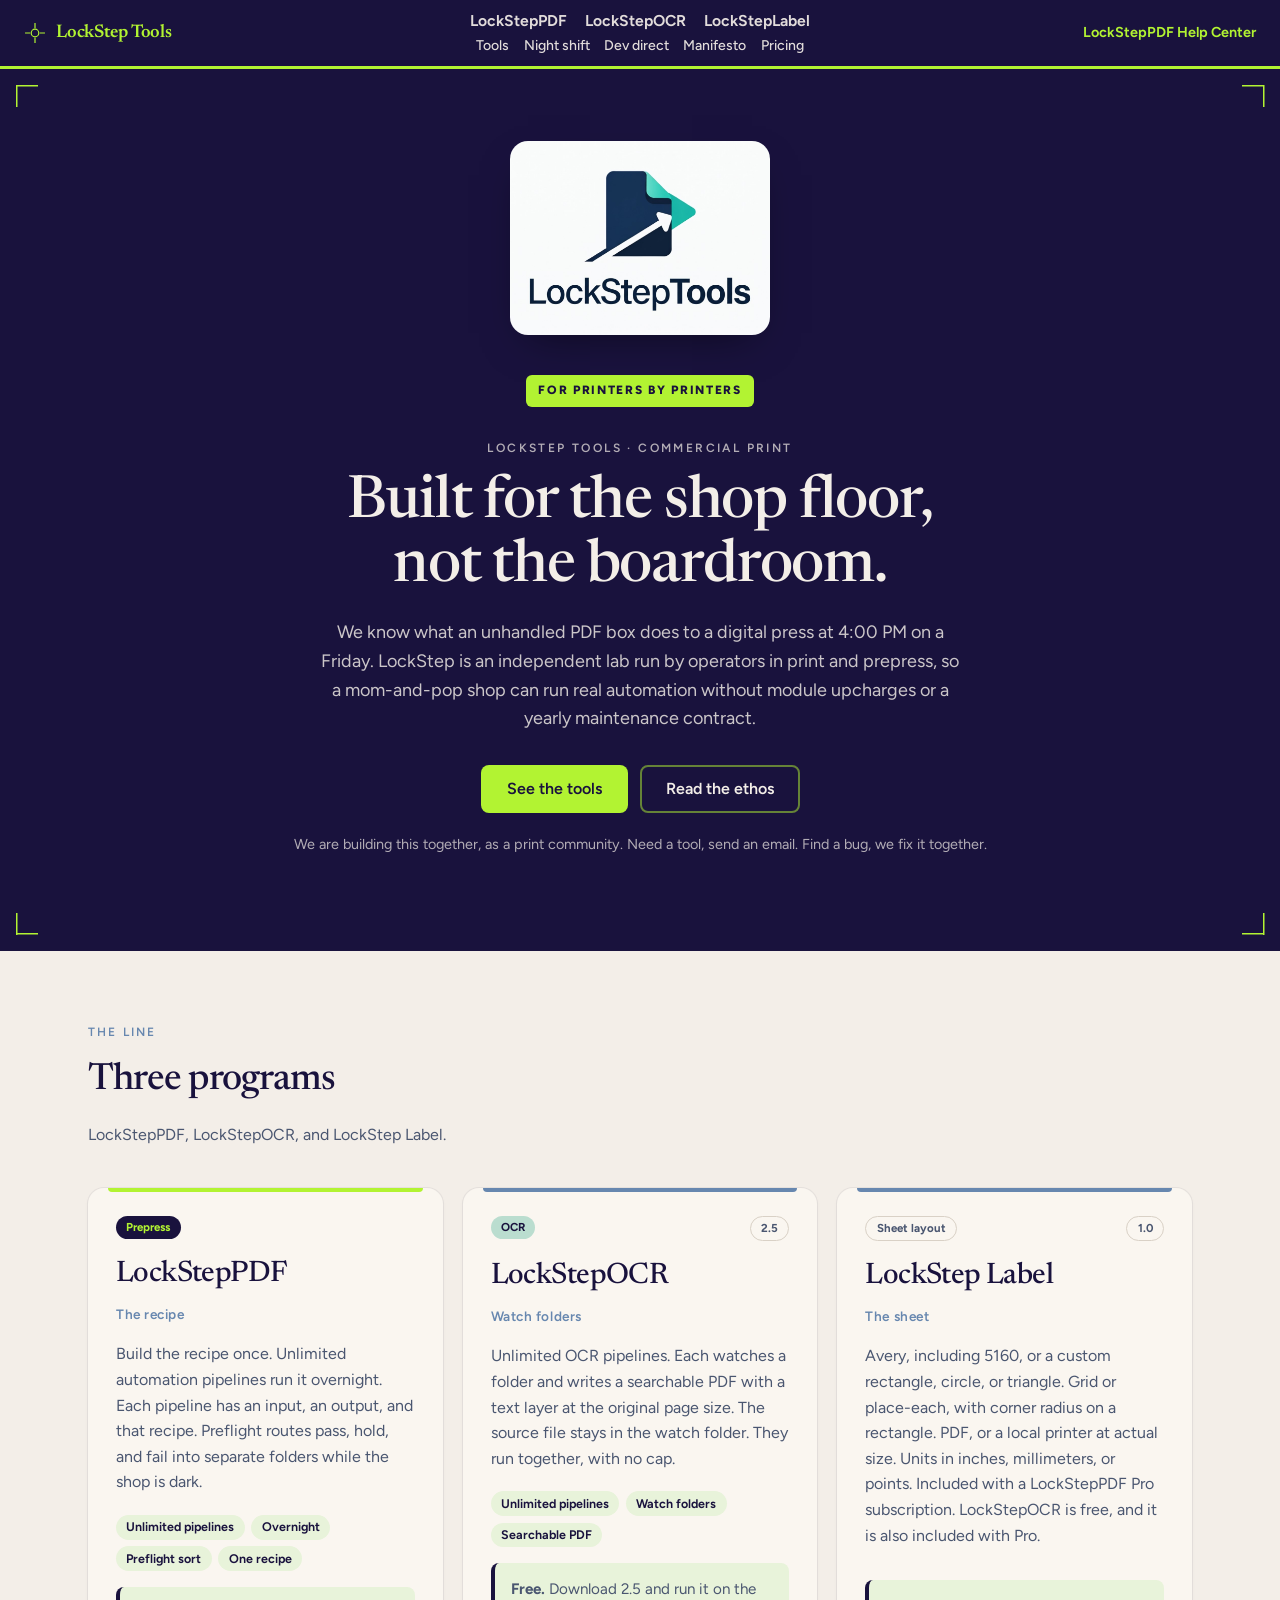
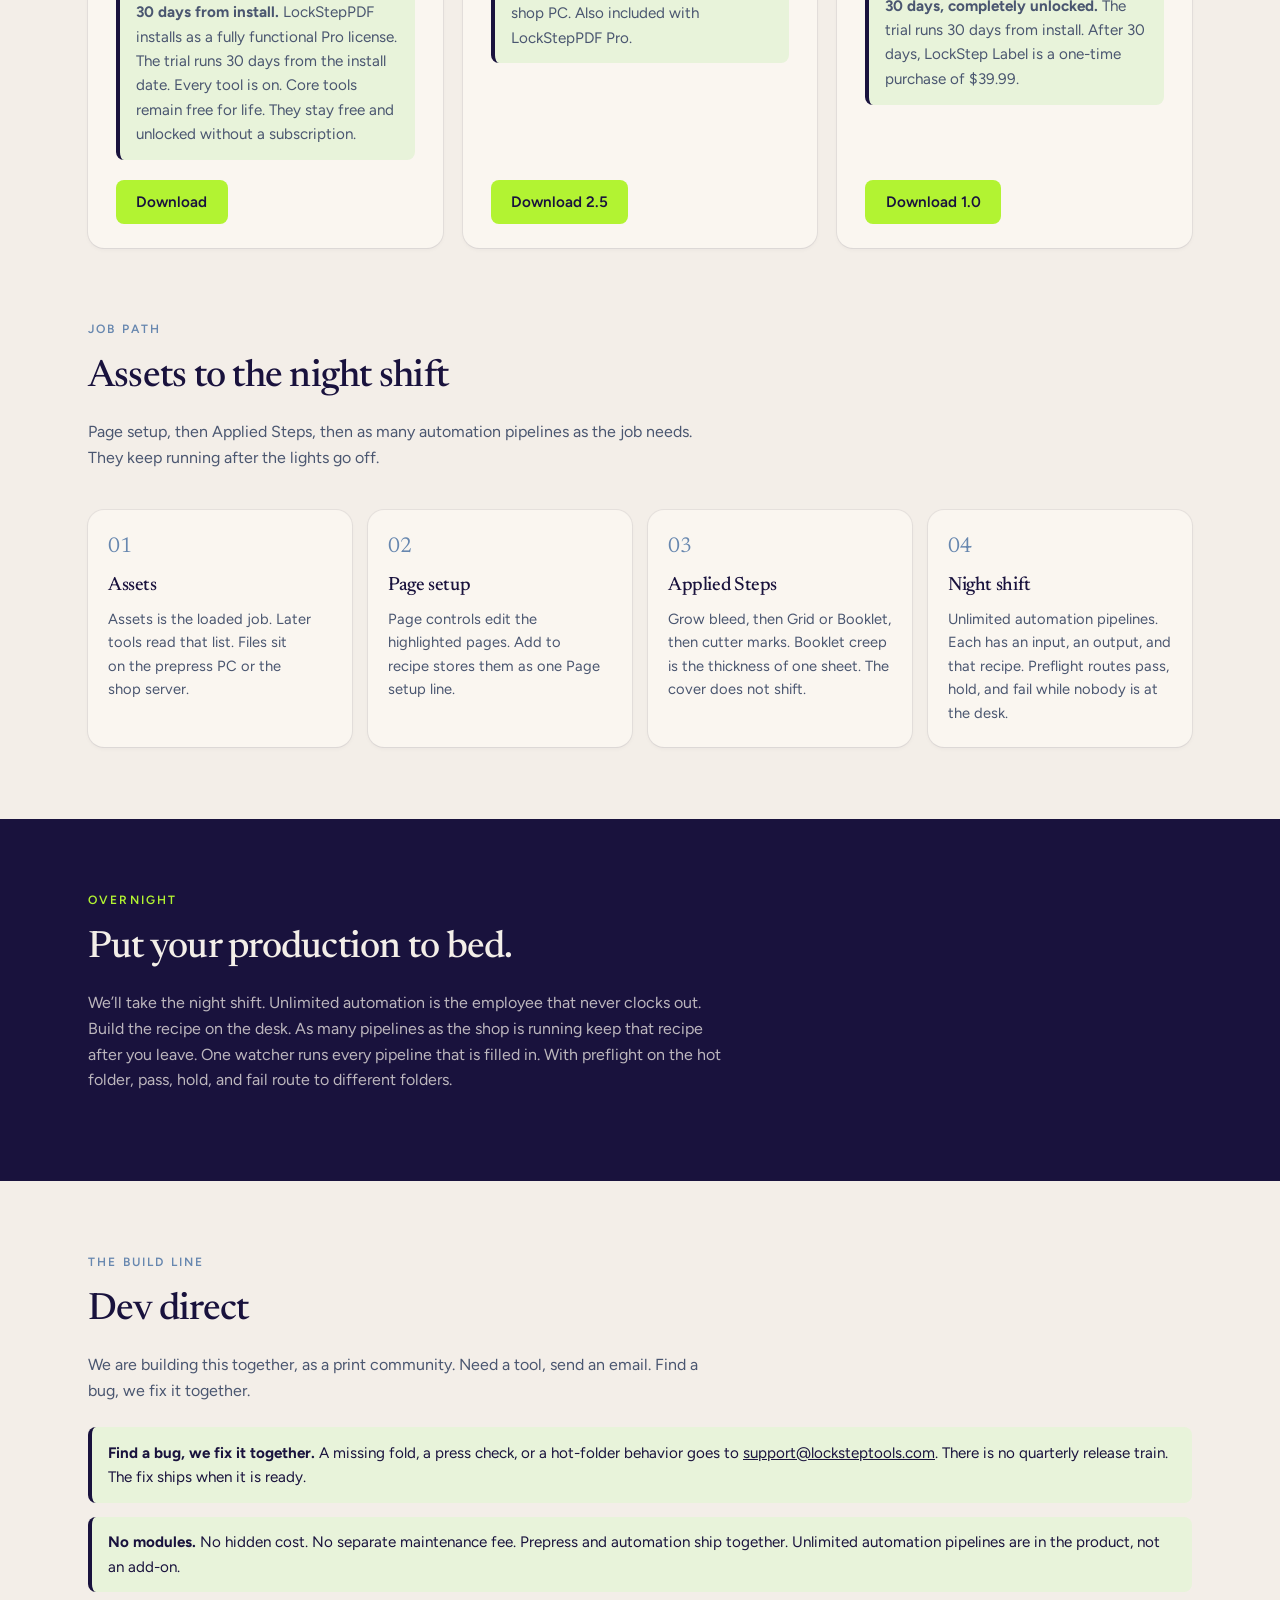
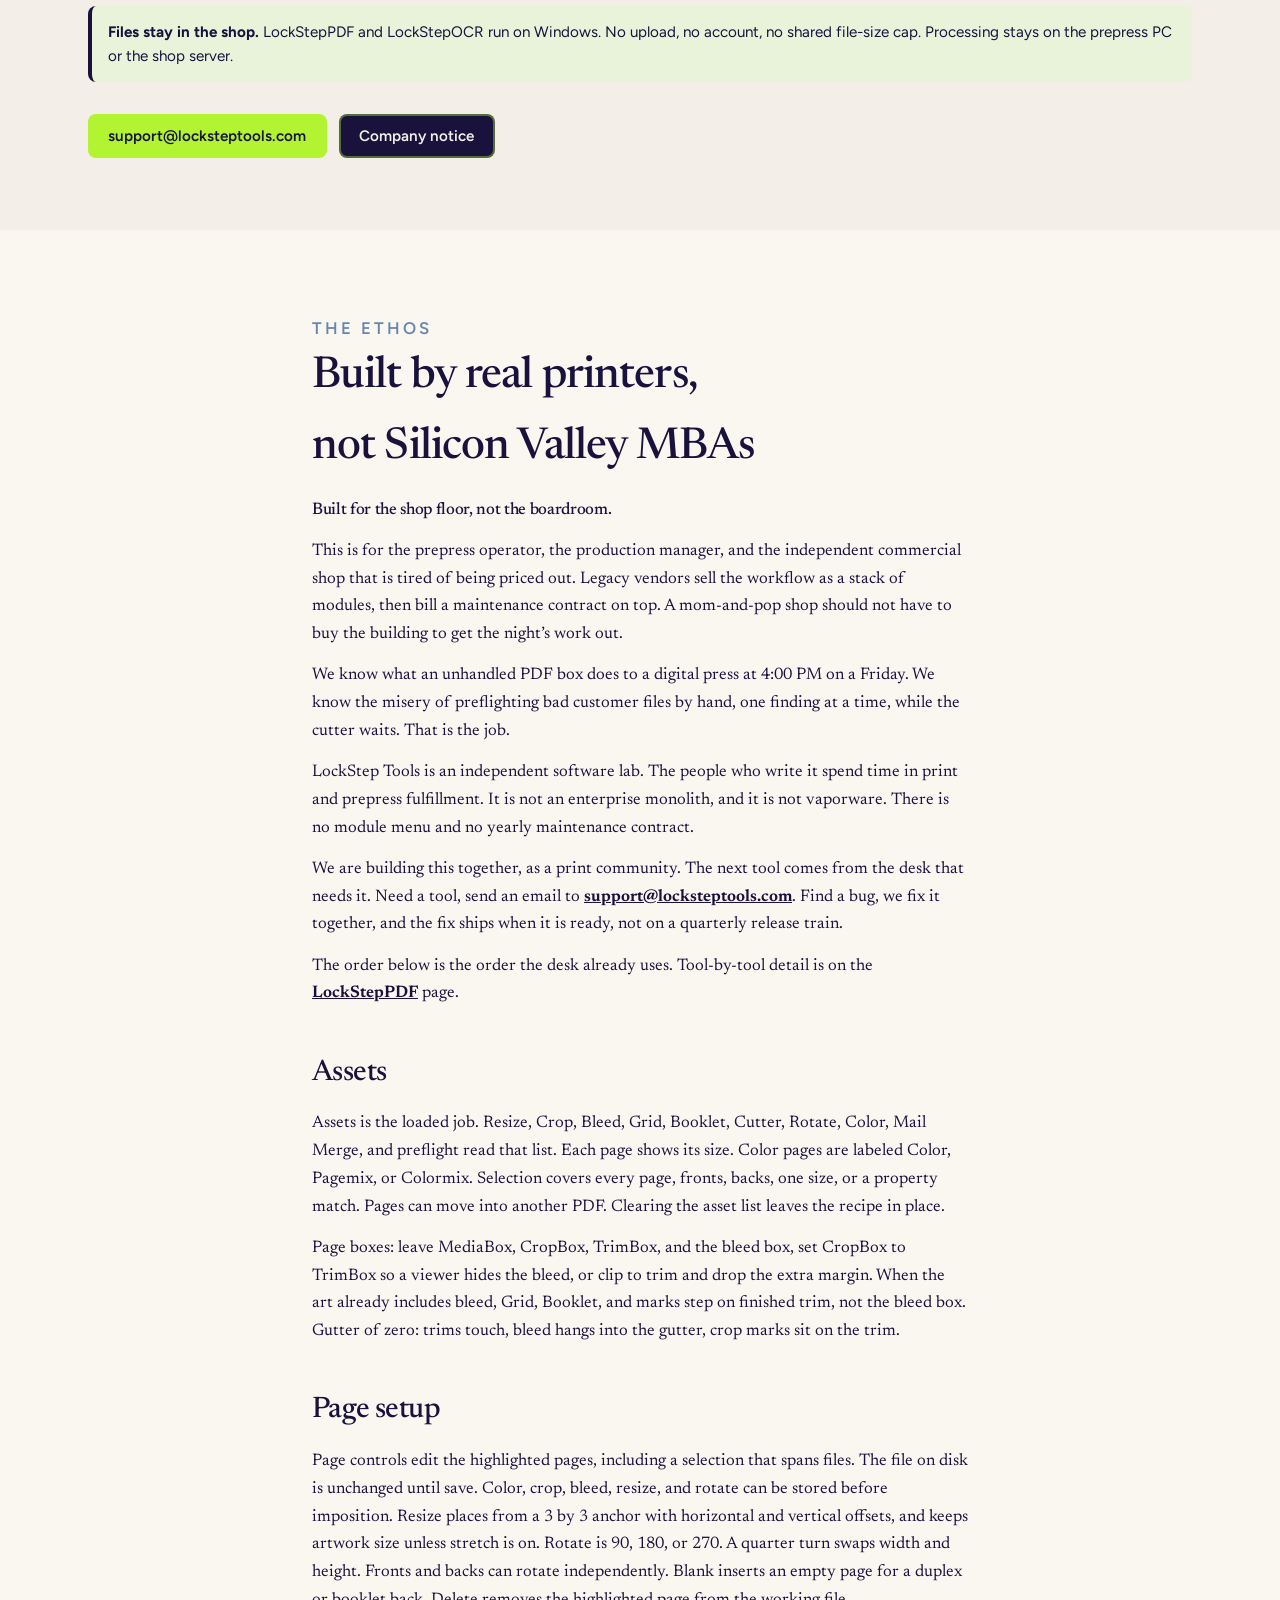
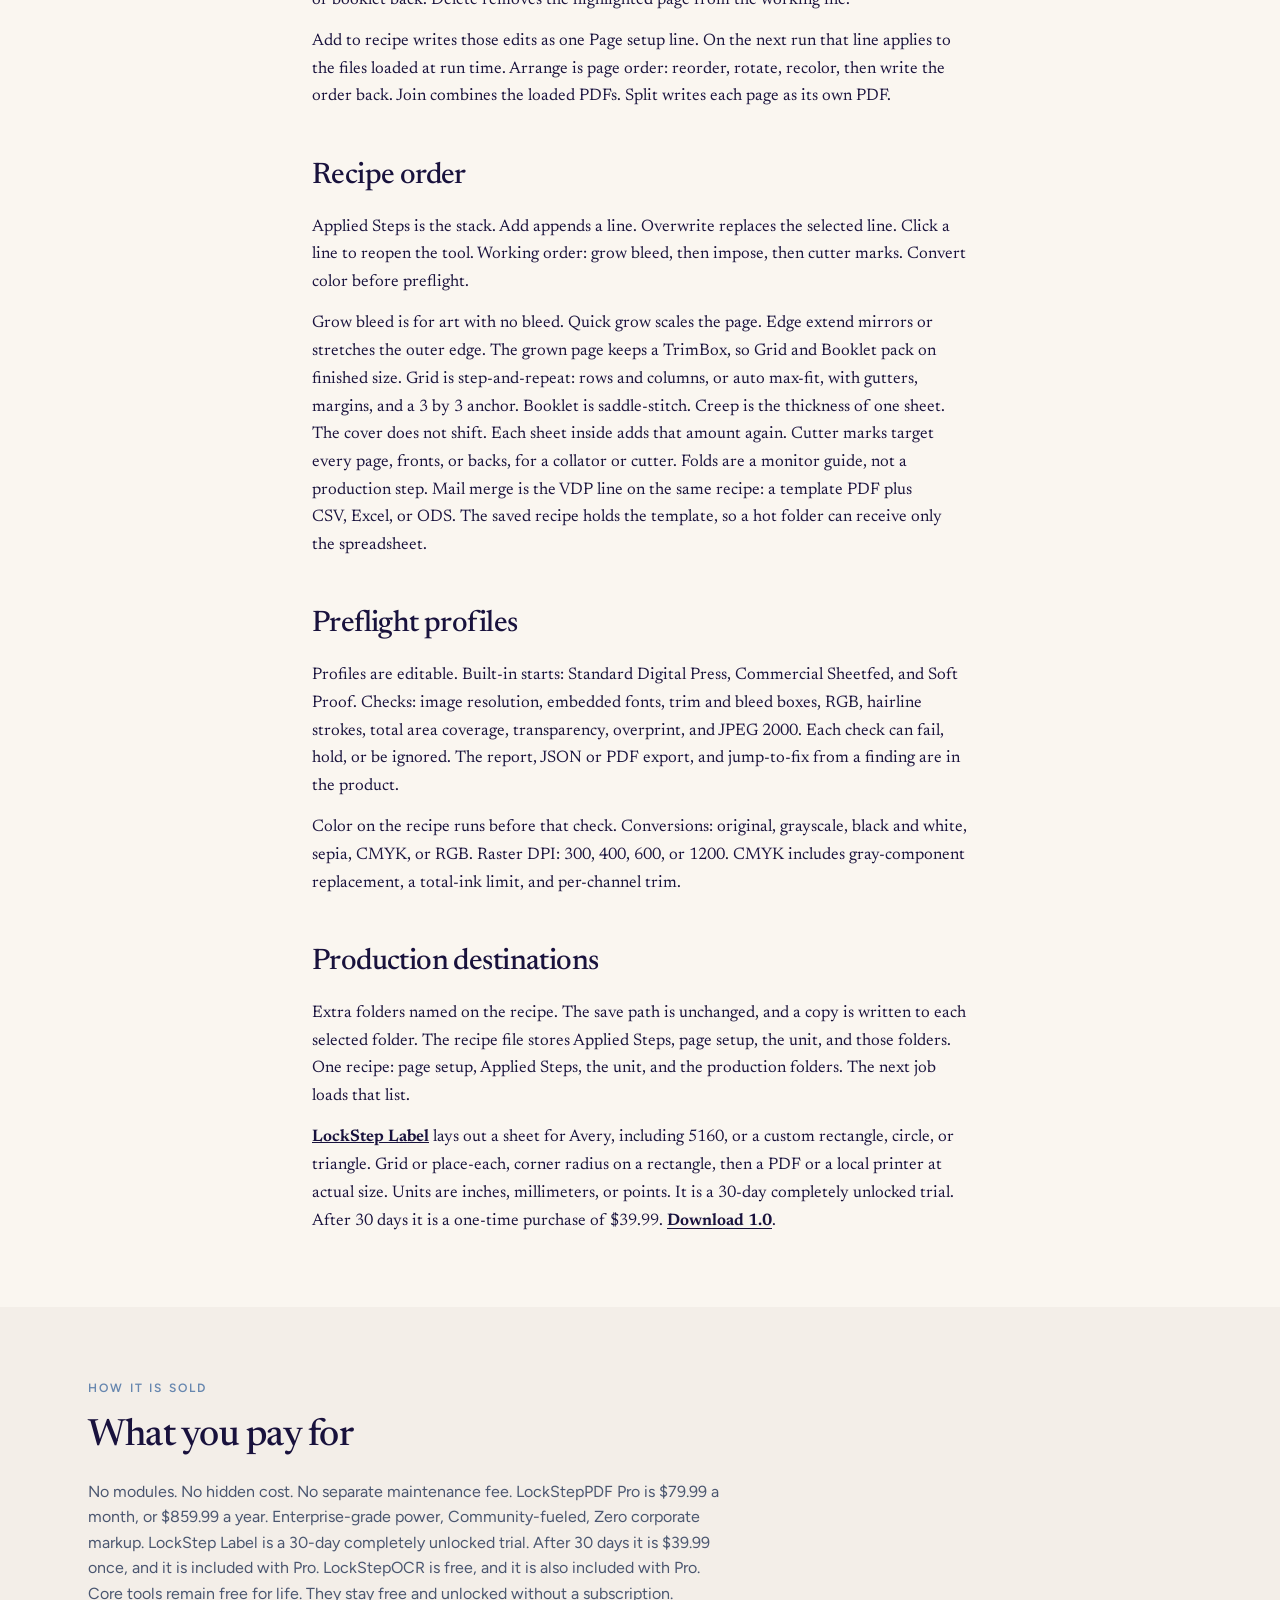
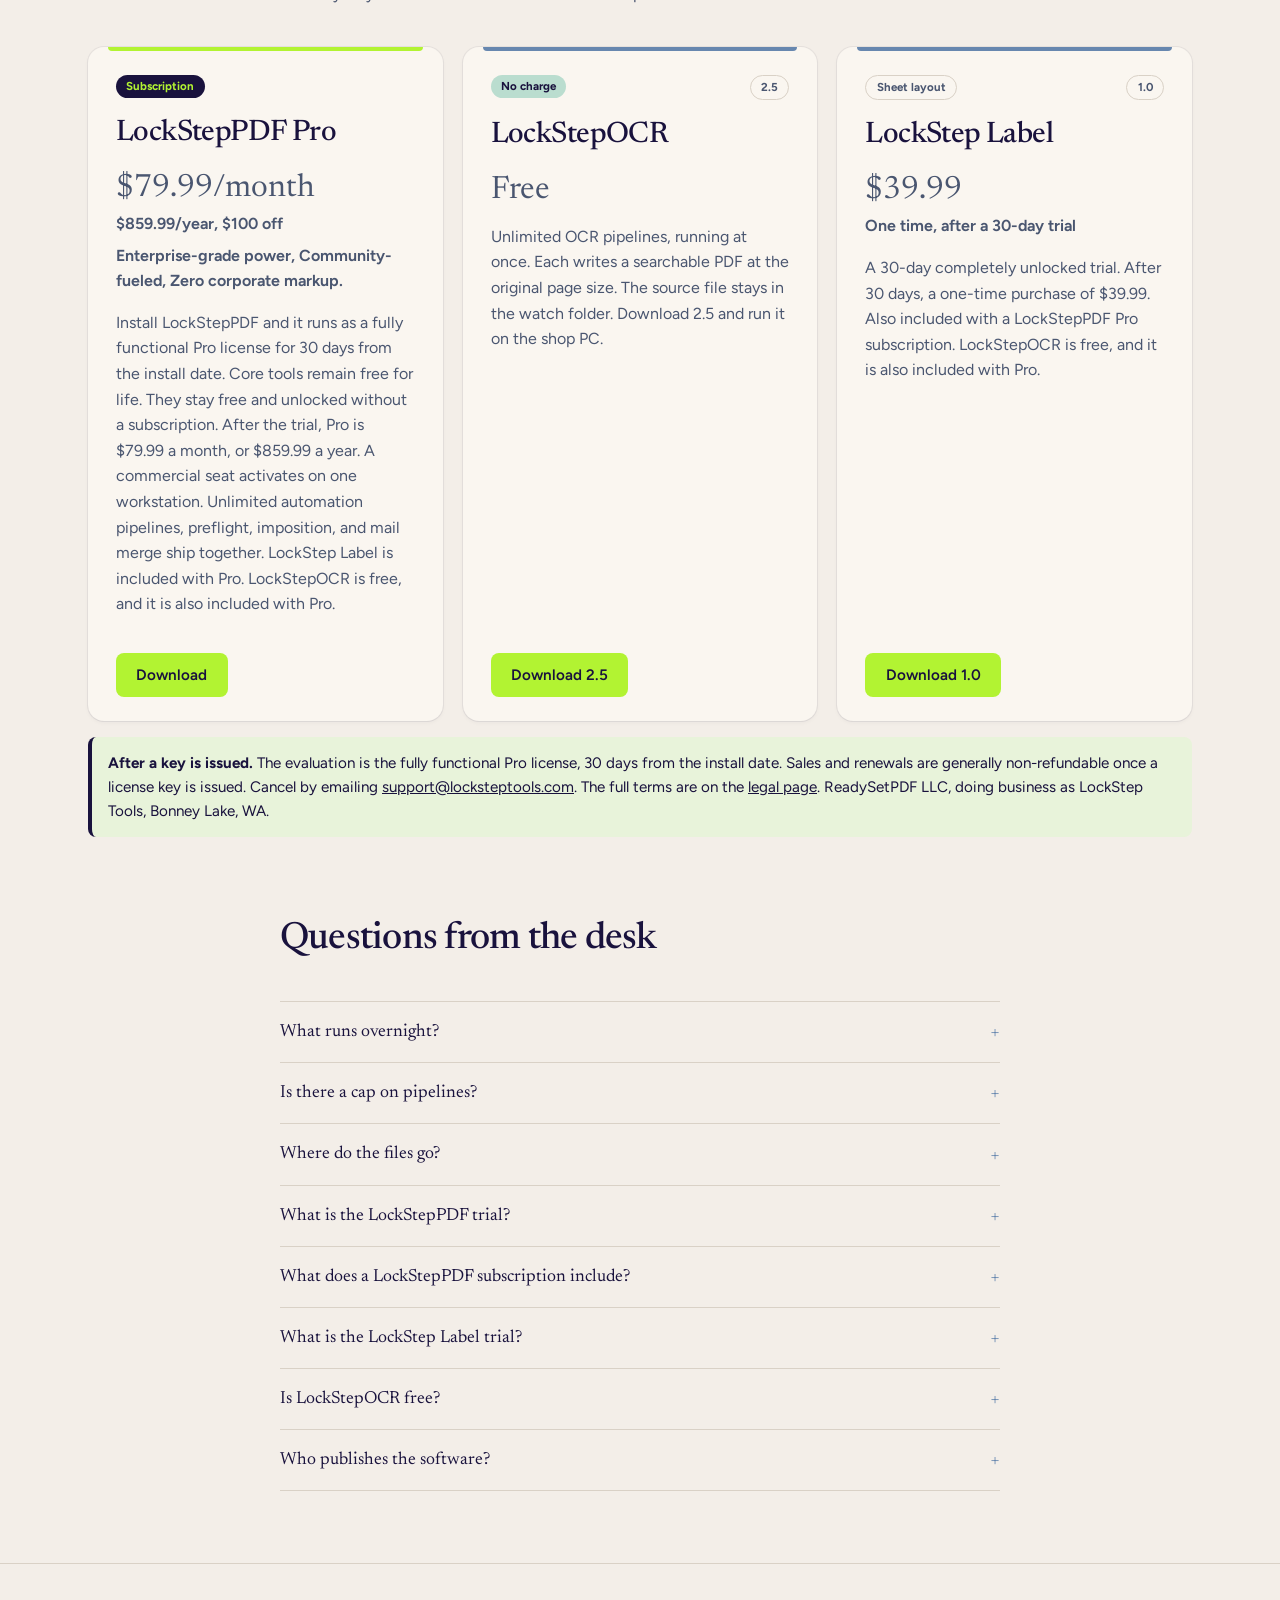
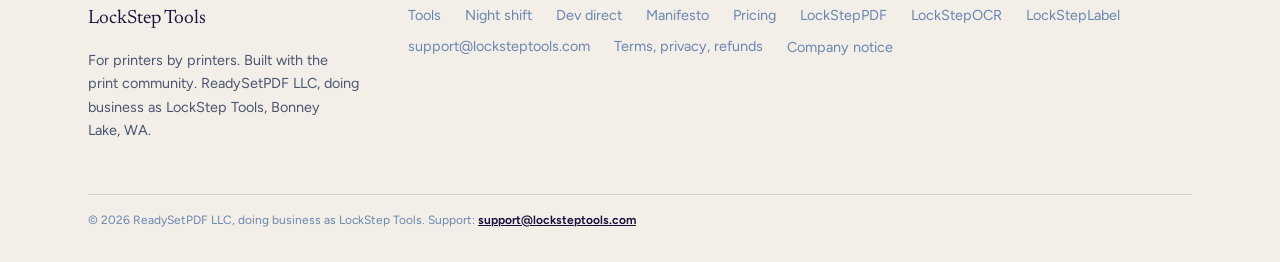
==== commit af828a8b: "LockStepLIVE" ====
--- a/index.html
+++ b/index.html
@@ -157,7 +157,7 @@
                     </ul>
                     <p class="dev-note"><strong>30 days from install.</strong> LockStepPDF installs as a fully functional Pro license. The trial runs 30 days from the install date. Every tool is on. Core tools remain free for life. They stay free and unlocked without a subscription.</p>
                     <div class="cta-row">
-                        <button type="button" class="btn btn-lime" disabled aria-disabled="true">Coming soon</button>
+                        <button type="button" class="btn btn-lime js-download" data-app="LockStepPDF">Download</button>
                     </div>
                 </article>
                 <article class="ticket secondary">
@@ -295,7 +295,7 @@
                     <p class="price-alt">Enterprise-grade power, Community-fueled, Zero corporate markup.</p>
                     <p>Install LockStepPDF and it runs as a fully functional Pro license for 30 days from the install date. Core tools remain free for life. They stay free and unlocked without a subscription. After the trial, Pro is $79.99 a month, or $859.99 a year. A commercial seat activates on one workstation. Unlimited automation pipelines, preflight, imposition, and mail merge ship together. LockStep Label is included with Pro. LockStepOCR is free, and it is also included with Pro.</p>
                     <div class="cta-row">
-                        <button type="button" class="btn btn-lime" disabled aria-disabled="true">Coming soon</button>
+                        <button type="button" class="btn btn-lime js-download" data-app="LockStepPDF">Download</button>
                     </div>
                 </article>
                 <article class="ticket secondary">
@@ -409,6 +409,6 @@
     </div>
 </div>
 
-<script src="assets/js/site.js?v=26"></script>
+<script src="assets/js/site.js?v=27"></script>
 </body>
 </html>
